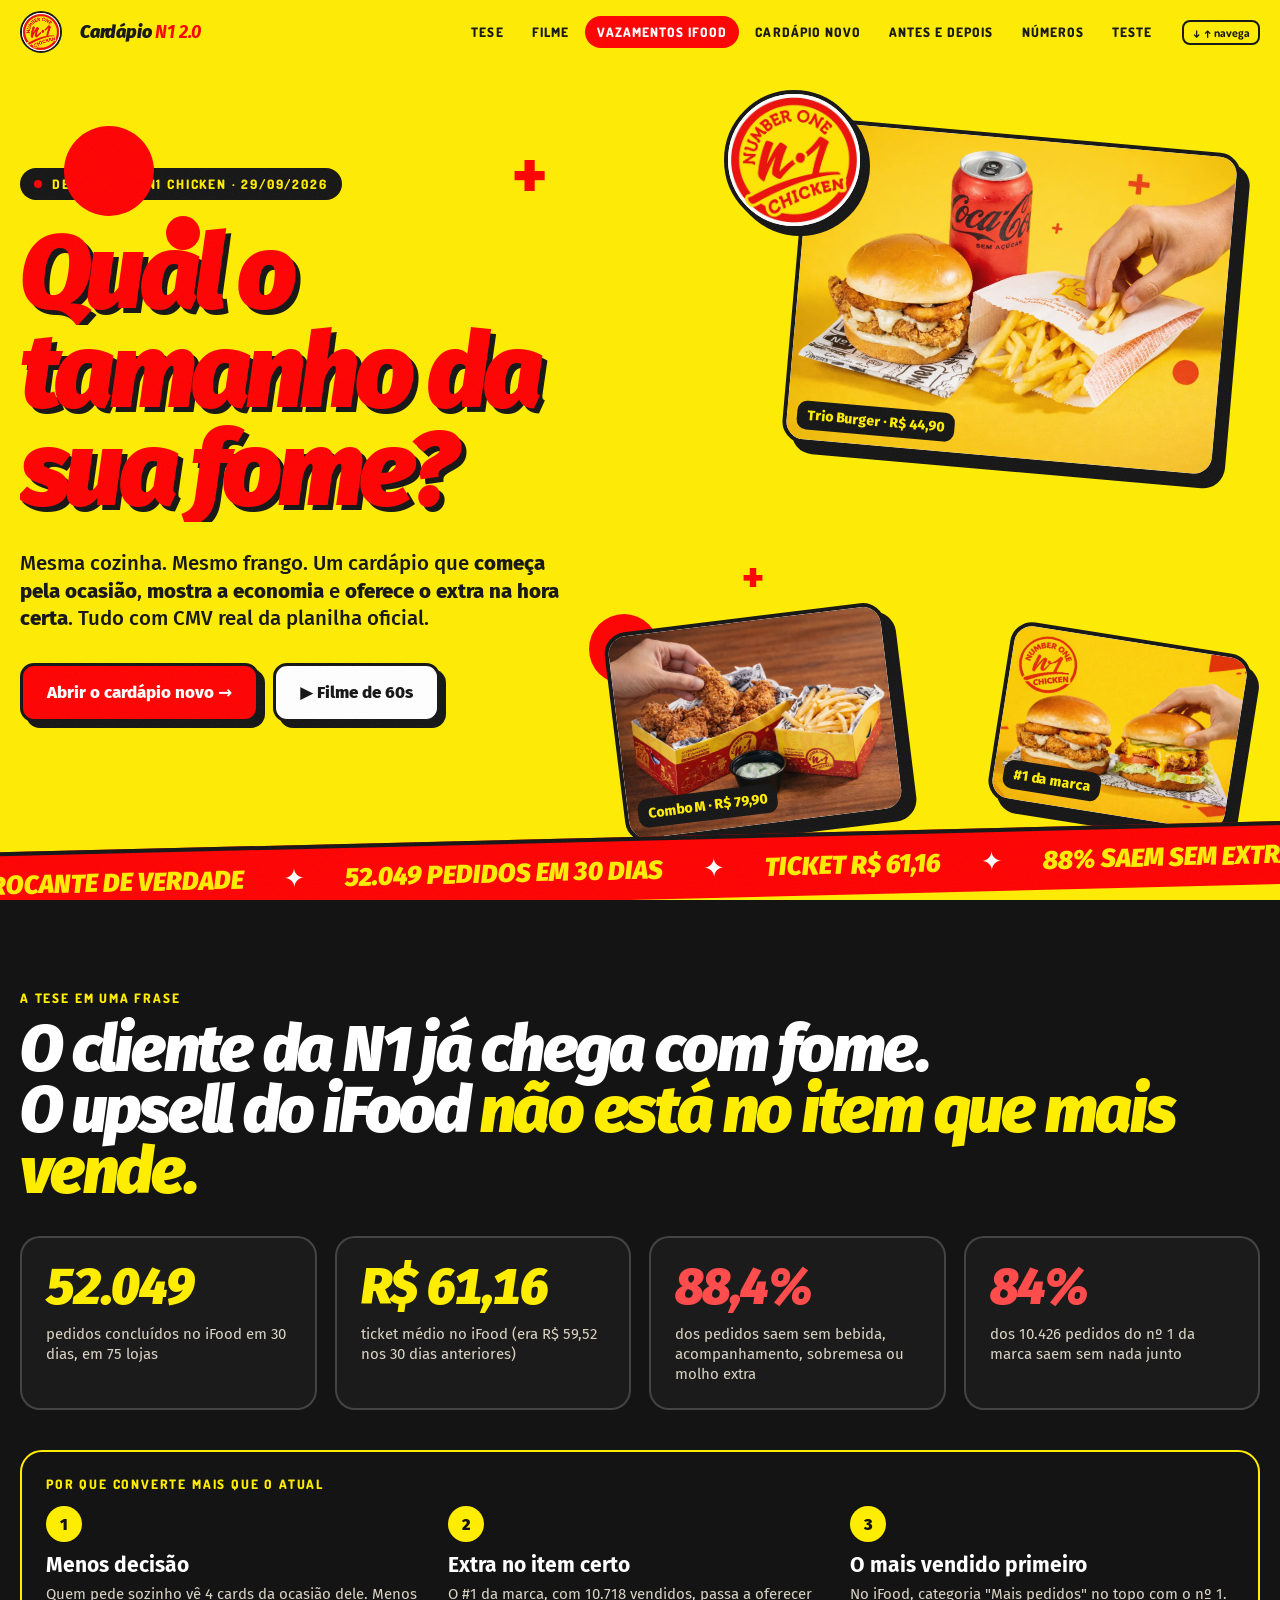
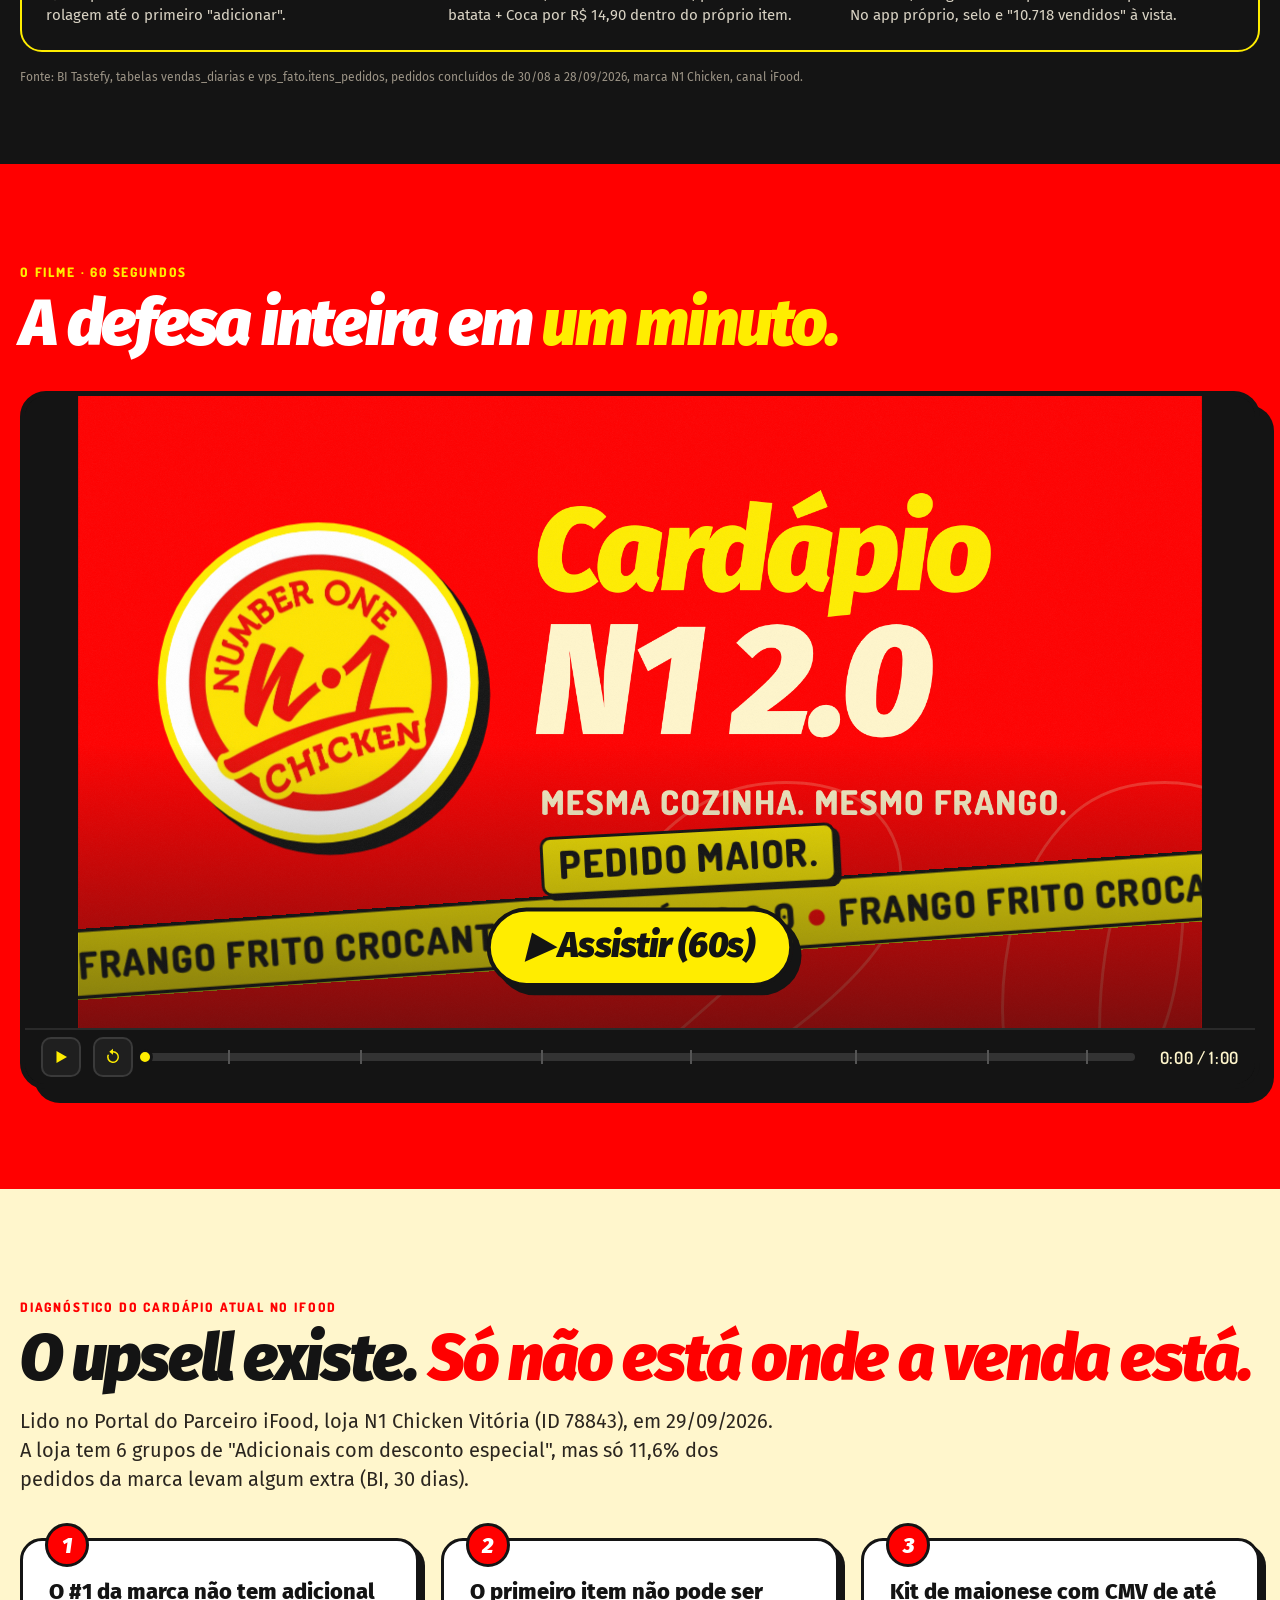
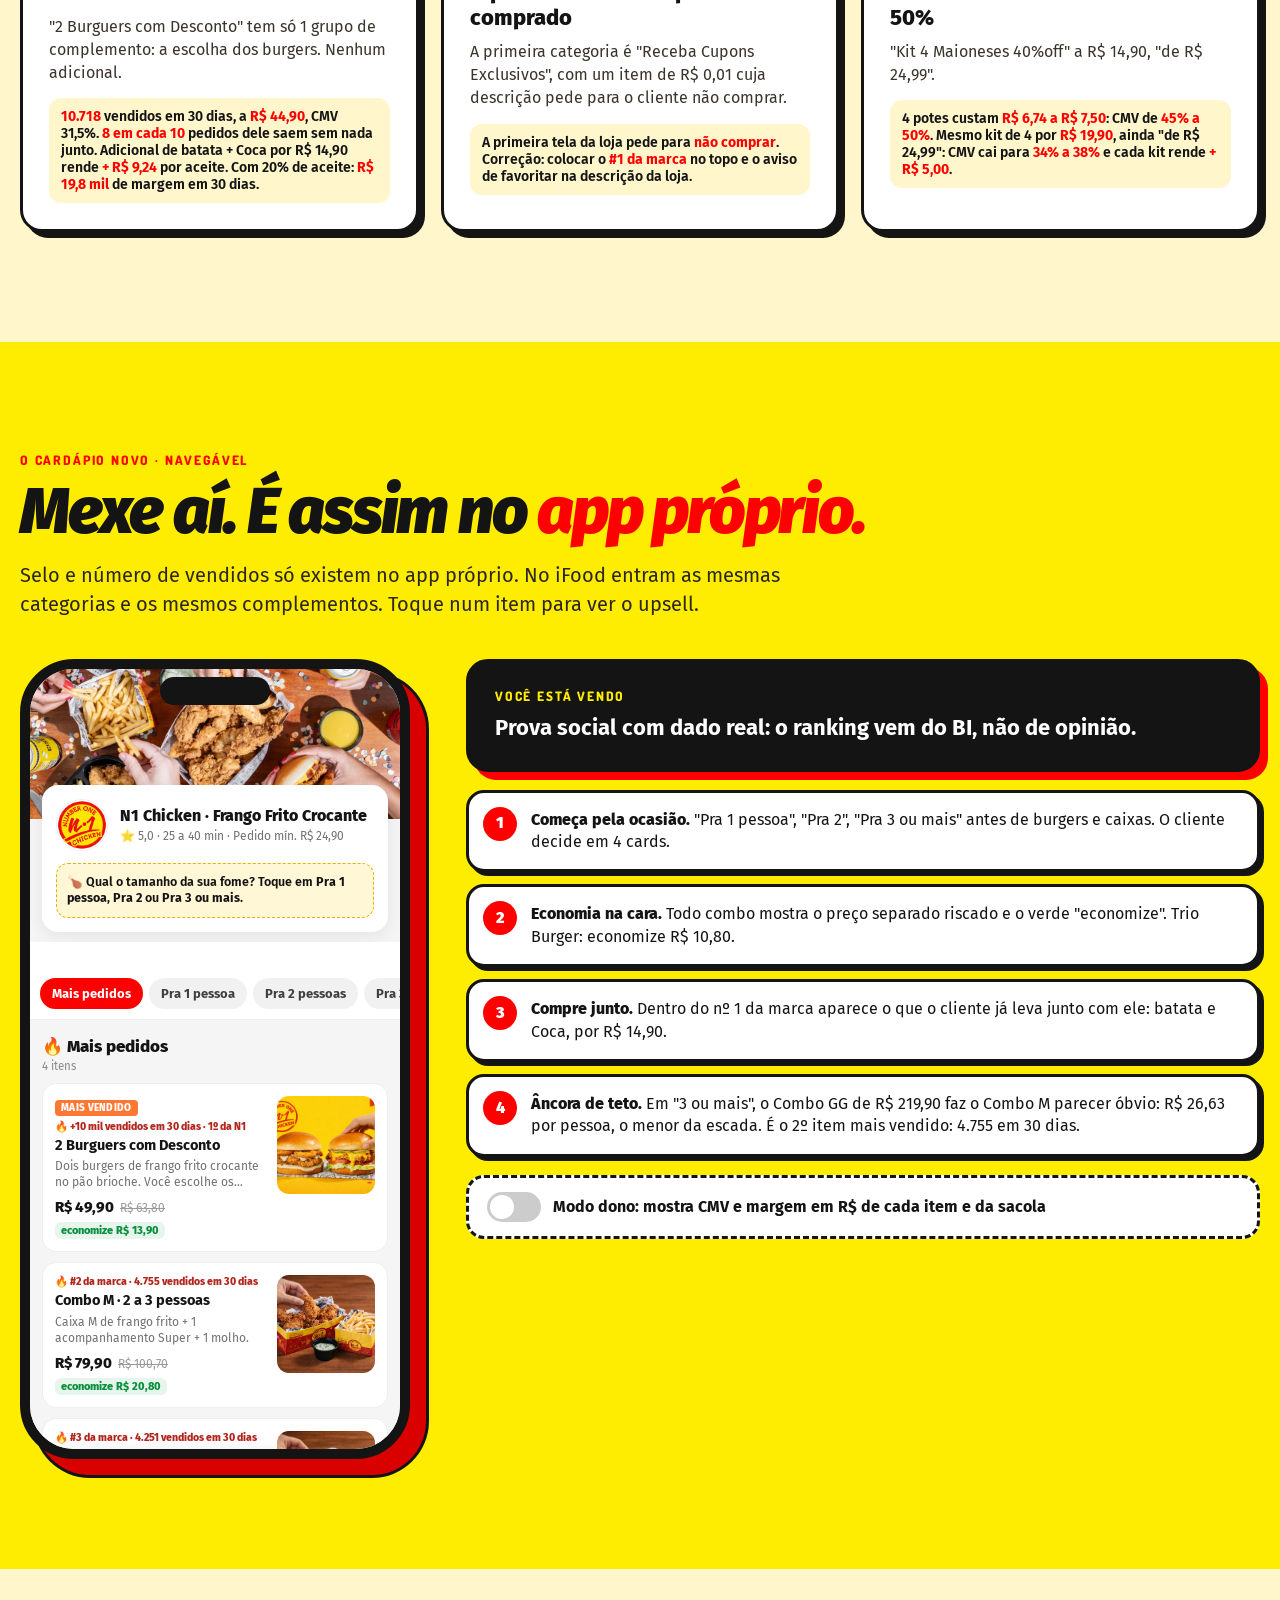
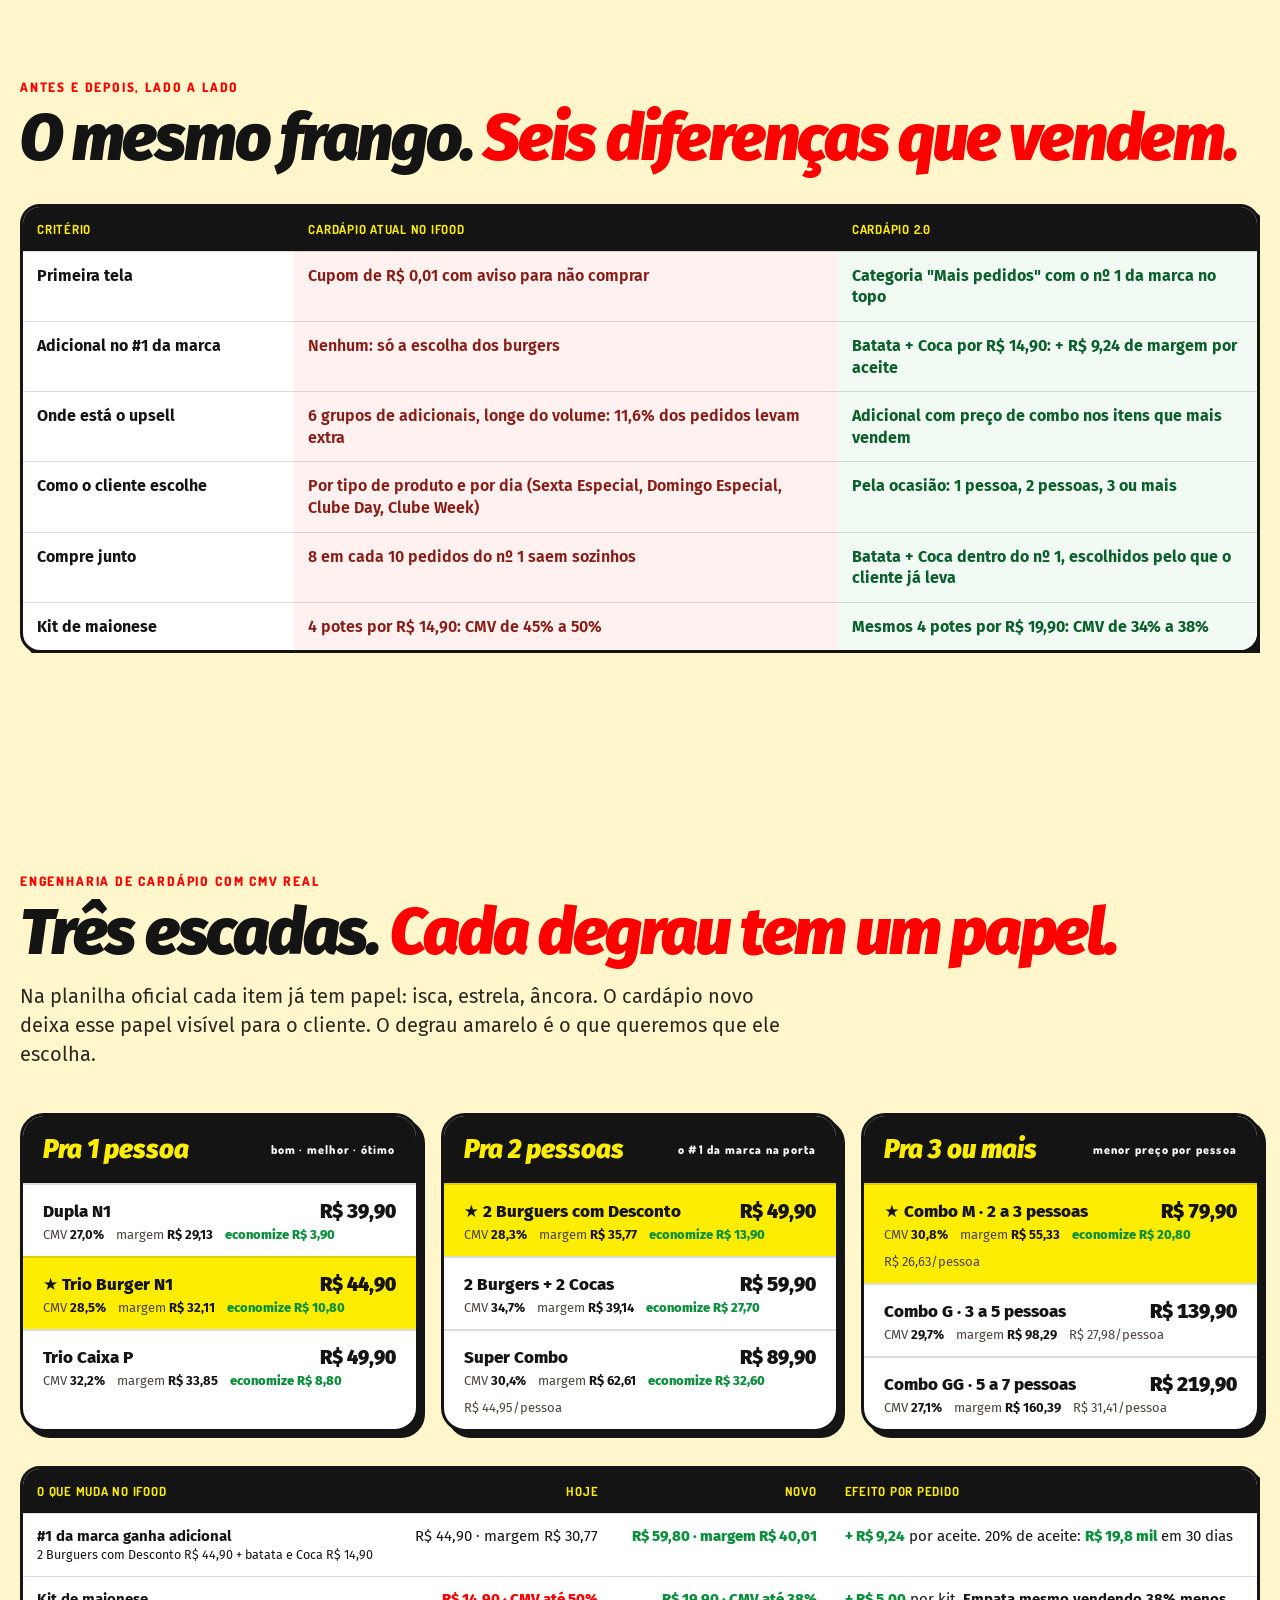
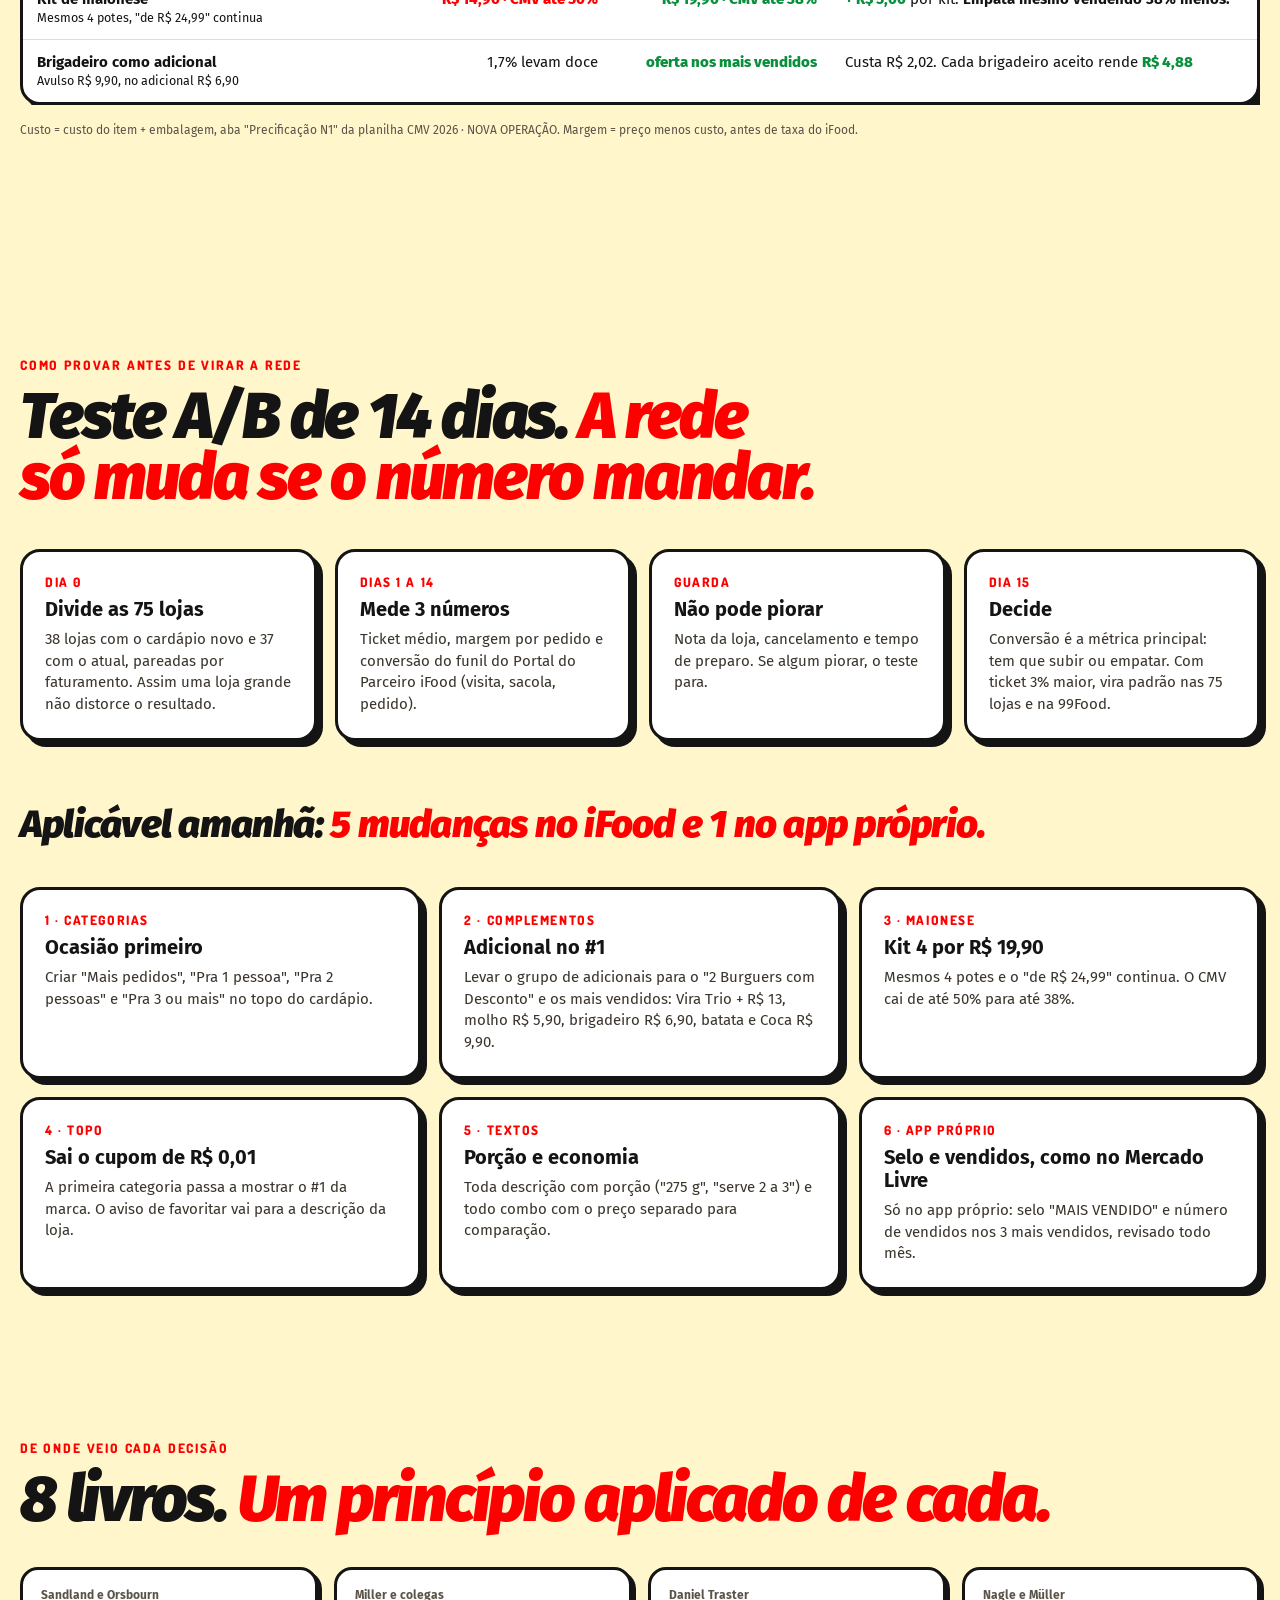
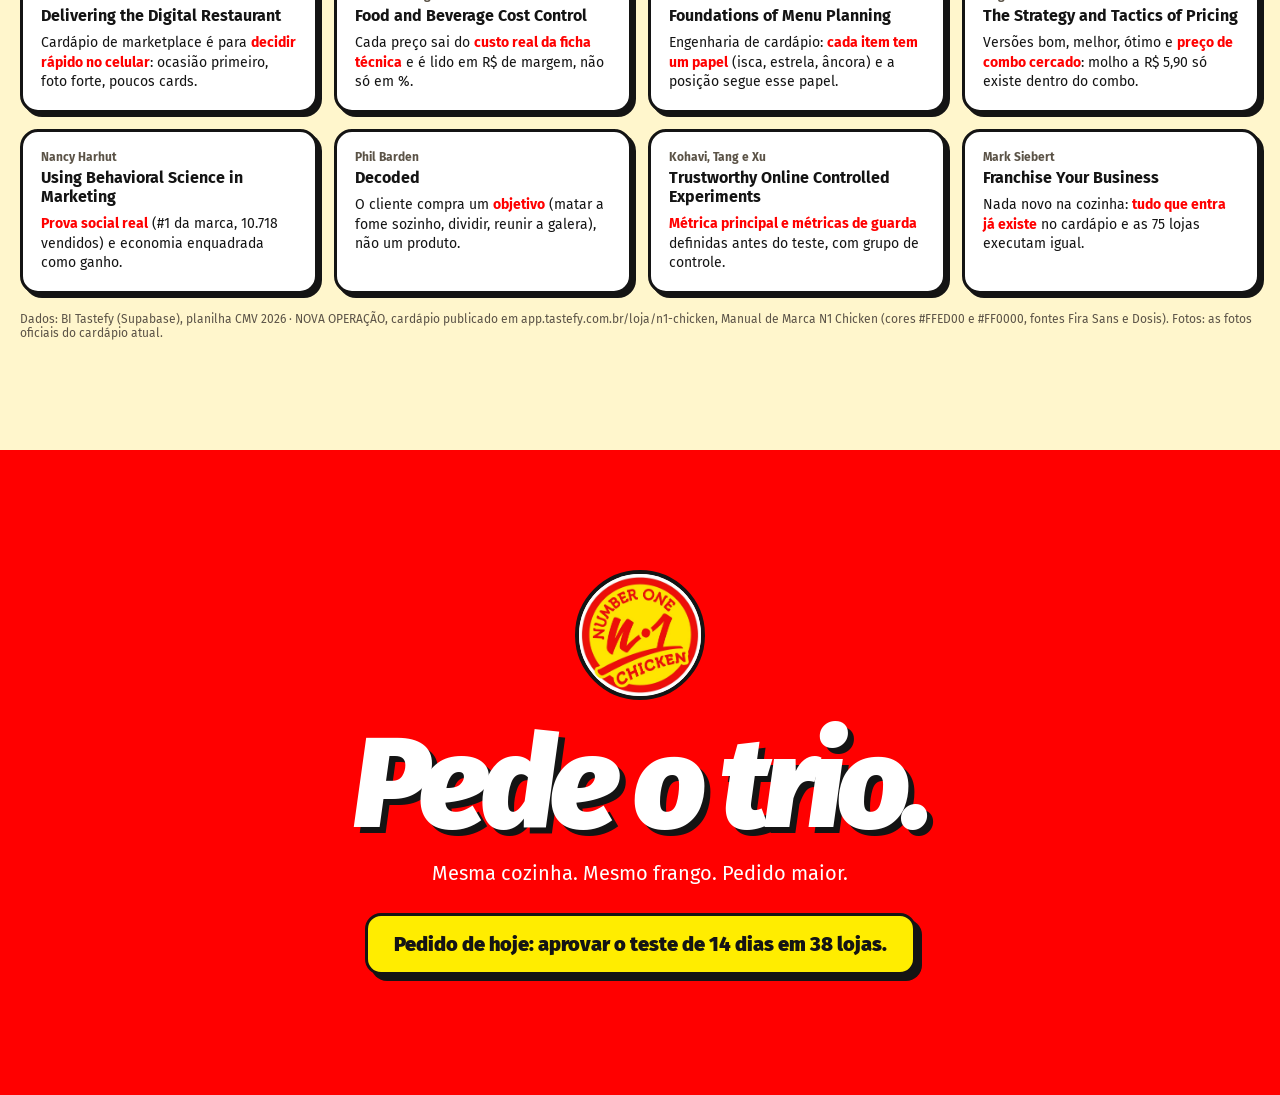
==== index.html @ 0ac490d0 "Publica site n1-cardapio-2 Co-Authored-By: Claude Opus 5.5 <noreply@anthropic.com>" ====
<!doctype html>
<html lang="pt-BR">
<head>
<meta charset="utf-8">
<meta name="viewport" content="width=device-width,initial-scale=1">
<title>N1 Chicken · Cardápio 2.0</title>
<link rel="stylesheet" href="assets/fonts/fonts.css">
<link rel="stylesheet" href="css/site.css">
<link rel="icon" href="assets/brand/logo.jpg">
</head>
<body>
<div class="grain"></div>

<nav class="nav" id="nav"><div class="wrap in">
  <div class="logo"><img src="assets/brand/logo.jpg" alt="N1 Chicken"></div>
  <div class="t">Cardápio <b>N1 2.0</b></div>
  <div class="links">
    <a href="#tese">Tese</a><a href="#filme">Filme</a><a href="#vazamentos" style="background:var(--vm);color:#fff">Vazamentos iFood</a><a href="#cardapio">Cardápio novo</a><a href="#comparativo">Antes e depois</a><a href="#numeros">Números</a><a href="#teste">Teste</a>
  </div>
  <span class="kbd">↓ ↑ navega</span>
</div></nav>

<!-- 0 HERO -->
<header class="hero stop" id="topo">
  <div class="dots"><span style="width:90px;height:90px;left:5vw;top:14vh"></span><span style="width:34px;height:34px;left:13vw;top:24vh"></span><span style="width:70px;height:70px;left:46vw;bottom:24vh"></span></div>
  <div class="plus" style="left:40vw;top:16vh">+</div><div class="plus" style="left:58vw;top:62vh;font-size:40px">+</div>
  <div class="stick s1" data-p="18"><img src="assets/prod/trio-burger.jpg" alt="Trio Burger N1"><span class="tag">Trio Burger · R$ 44,90</span></div>
  <div class="stick s2" data-p="-26"><img src="assets/prod/combo-m.jpg" alt="Combo M"><span class="tag">Combo M · R$ 79,90</span></div>
  <div class="stick s3" data-p="30"><img src="assets/prod/dois-burgers.jpg" alt="2 Burguers"><span class="tag">#1 da marca</span></div>
  <div class="seal"><img src="assets/brand/logo.jpg" alt=""></div>
  <div class="wrap">
    <div class="kick k"><i></i> Desafio IA · N1 Chicken · 29/09/2026</div>
    <h1><span class="l"><span>Qual o</span></span><span class="l"><span>tamanho da</span></span><span class="l"><span>sua fome?</span></span></h1>
    <p class="sub">Mesma cozinha. Mesmo frango. Um cardápio que <b>começa pela ocasião</b>, <b>mostra a economia</b> e <b>oferece o extra na hora certa</b>. Tudo com CMV real da planilha oficial.</p>
    <div class="ctas"><a class="btn r" href="#cardapio">Abrir o cardápio novo →</a><a class="btn" href="#filme">▶ Filme de 60s</a></div>
  </div>
  <div class="ticker"><div class="row"><span>CROCANTE DE VERDADE <em>✦</em> 52.049 PEDIDOS EM 30 DIAS <em>✦</em> TICKET R$ 61,16 <em>✦</em> 88% SAEM SEM EXTRA <em>✦</em> VIRA TRIO POR + R$ 13 <em>✦</em></span><span>CROCANTE DE VERDADE <em>✦</em> 52.049 PEDIDOS EM 30 DIAS <em>✦</em> TICKET R$ 61,16 <em>✦</em> 88% SAEM SEM EXTRA <em>✦</em> VIRA TRIO POR + R$ 13 <em>✦</em></span></div></div>
</header>

<!-- 1 TESE -->
<section class="stats stop" id="tese"><div class="wrap">
  <div class="k" style="color:var(--am)">A tese em uma frase</div>
  <h2 class="rv" style="margin-top:14px">O cliente da N1 já chega com fome.<br>O upsell do iFood <em>não está no item que mais vende.</em></h2>
  <div class="grid">
    <div class="stat rv"><div class="v num" data-count="52049">52.049</div><div class="l">pedidos concluídos no iFood em 30 dias, em 75 lojas</div></div>
    <div class="stat rv"><div class="v num">R$ 61,16</div><div class="l">ticket médio no iFood (era R$ 59,52 nos 30 dias anteriores)</div></div>
    <div class="stat rv"><div class="v red num" data-count="88.4" data-dec="1" data-suf="%">88,4%</div><div class="l">dos pedidos saem sem bebida, acompanhamento, sobremesa ou molho extra</div></div>
    <div class="stat rv"><div class="v red num" data-count="84" data-suf="%">84%</div><div class="l">dos 10.426 pedidos do nº 1 da marca saem sem nada junto</div></div>
  </div>
  <div class="conv rv"><div class="k" style="color:var(--am)">Por que converte mais que o atual</div>
    <div class="cg">
      <div><b>1</b><h4>Menos decisão</h4><p>Quem pede sozinho vê 4 cards da ocasião dele. Menos rolagem até o primeiro "adicionar".</p></div>
      <div><b>2</b><h4>Extra no item certo</h4><p>O #1 da marca, com 10.718 vendidos, passa a oferecer batata + Coca por R$ 14,90 dentro do próprio item.</p></div>
      <div><b>3</b><h4>O mais vendido primeiro</h4><p>No iFood, categoria "Mais pedidos" no topo com o nº 1. No app próprio, selo e "10.718 vendidos" à vista.</p></div>
    </div></div>
  <p class="src">Fonte: BI Tastefy, tabelas vendas_diarias e vps_fato.itens_pedidos, pedidos concluídos de 30/08 a 28/09/2026, marca N1 Chicken, canal iFood.</p>
</div></section>

<!-- 2 FILME -->
<section class="film stop" id="filme"><div class="wrap">
  <div class="k" style="color:var(--am)">O filme · 60 segundos</div>
  <h2 style="margin-top:14px">A defesa inteira em <em>um minuto.</em></h2>
  <div class="frame"><iframe src="video.html" title="Filme Cardápio N1 2.0"></iframe></div>
</div></section>

<!-- 3 VAZAMENTOS -->
<section class="sec stop" id="vazamentos"><div class="wrap">
  <div class="k" style="color:var(--vm)">Diagnóstico do cardápio atual no iFood</div>
  <h2 style="margin-top:14px">O upsell existe. <em>Só não está onde a venda está.</em></h2>
  <p class="lead">Lido no Portal do Parceiro iFood, loja N1 Chicken Vitória (ID 78843), em 29/09/2026. A loja tem 6 grupos de "Adicionais com desconto especial", mas só 11,6% dos pedidos da marca levam algum extra (BI, 30 dias).</p>
  <div class="leaks">
    <div class="leak"><div class="n">1</div><h3>O #1 da marca não tem adicional</h3><p>"2 Burguers com Desconto" tem só 1 grupo de complemento: a escolha dos burgers. Nenhum adicional.</p><div class="ev"><b>10.718</b> vendidos em 30 dias, a <b>R$ 44,90</b>, CMV 31,5%. <b>8 em cada 10</b> pedidos dele saem sem nada junto. Adicional de batata + Coca por R$ 14,90 rende <b>+ R$ 9,24</b> por aceite. Com 20% de aceite: <b>R$ 19,8 mil</b> de margem em 30 dias.</div></div>
    <div class="leak"><div class="n">2</div><h3>O primeiro item não pode ser comprado</h3><p>A primeira categoria é "Receba Cupons Exclusivos", com um item de R$ 0,01 cuja descrição pede para o cliente não comprar.</p><div class="ev">A primeira tela da loja pede para <b>não comprar</b>. Correção: colocar o <b>#1 da marca</b> no topo e o aviso de favoritar na descrição da loja.</div></div>
    <div class="leak"><div class="n">3</div><h3>Kit de maionese com CMV de até 50%</h3><p>"Kit 4 Maioneses 40%off" a R$ 14,90, "de R$ 24,99".</p><div class="ev">4 potes custam <b>R$ 6,74 a R$ 7,50</b>: CMV de <b>45% a 50%</b>. Mesmo kit de 4 por <b>R$ 19,90</b>, ainda "de R$ 24,99": CMV cai para <b>34% a 38%</b> e cada kit rende <b>+ R$ 5,00</b>.</div></div>
  </div>
</div></section>

<!-- 4 CARDAPIO -->
<section class="sec menu-sec stop" id="cardapio" data-go=".menu-grid"><div class="wrap">
  <div class="k" style="color:var(--vm)">O cardápio novo · navegável</div>
  <h2 style="margin-top:14px">Mexe aí. É assim no <em>app próprio.</em></h2>
  <p class="lead">Selo e número de vendidos só existem no app próprio. No iFood entram as mesmas categorias e os mesmos complementos. Toque num item para ver o upsell.</p>
  <div class="menu-grid">
    <div class="phone" id="phone">
      <div class="notch"></div>
      <div class="scr" id="scr">
        <div class="cover"><img src="assets/brand/capa.png" alt=""></div>
        <div class="store"><div class="row"><div class="lg"><img src="assets/brand/logo.jpg" alt=""></div><div><h4>N1 Chicken · Frango Frito Crocante</h4><div class="meta">⭐ 5,0 · 25 a 40 min · Pedido mín. R$ 24,90</div></div></div>
          <div class="q">🍗 Qual o tamanho da sua fome? Toque em <b>Pra 1 pessoa</b>, <b>Pra 2</b> ou <b>Pra 3 ou mais</b>.</div></div>
        <div class="tabs" id="tabs"></div>
        <div id="list"></div>
        <div style="height:90px"></div>
      </div>
      <div class="tb" id="tb"><span class="c" id="tbq">1</span><span>Ver sacola</span><span class="own" id="tbo"></span><b id="tbv" style="margin-left:auto"></b></div>
      <div class="sheet" id="sheet"><div class="bg" data-close></div><div class="pn" id="pn"></div></div>
    </div>
    <div class="why">
      <div class="now"><div class="k">Você está vendo</div><p id="whyNow">O ranking real vem primeiro. Prova social com dado, não com opinião.</p></div>
      <ol>
        <li><b>Começa pela ocasião.</b> "Pra 1 pessoa", "Pra 2", "Pra 3 ou mais" antes de burgers e caixas. O cliente decide em 4 cards.</li>
        <li><b>Economia na cara.</b> Todo combo mostra o preço separado riscado e o verde "economize". Trio Burger: economize R$ 10,80.</li>
        <li><b>Compre junto.</b> Dentro do nº 1 da marca aparece o que o cliente já leva junto com ele: batata e Coca, por R$ 14,90.</li>
        <li><b>Âncora de teto.</b> Em "3 ou mais", o Combo GG de R$ 219,90 faz o Combo M parecer óbvio: R$ 26,63 por pessoa, o menor da escada. É o 2º item mais vendido: 4.755 em 30 dias.</li>
      </ol>
      <div class="own"><button class="sw" id="sw" aria-label="Modo dono"></button><span>Modo dono: mostra CMV e margem em R$ de cada item e da sacola</span></div>
    </div>
  </div>
</div></section>

<!-- 4b ANTES x DEPOIS -->
<section class="sec stop" id="comparativo" style="background:var(--cr)"><div class="wrap">
  <div class="k" style="color:var(--vm)">Antes e depois, lado a lado</div>
  <h2 style="margin-top:14px">O mesmo frango. <em>Seis diferenças que vendem.</em></h2>
  <div class="tblw"><table class="tbl vs">
    <thead><tr><th>Critério</th><th>Cardápio atual no iFood</th><th>Cardápio 2.0</th></tr></thead>
    <tbody>
      <tr><td><b>Primeira tela</b></td><td class="bad">Cupom de R$ 0,01 com aviso para não comprar</td><td class="good">Categoria "Mais pedidos" com o nº 1 da marca no topo</td></tr>
      <tr><td><b>Adicional no #1 da marca</b></td><td class="bad">Nenhum: só a escolha dos burgers</td><td class="good">Batata + Coca por R$ 14,90: + R$ 9,24 de margem por aceite</td></tr>
      <tr><td><b>Onde está o upsell</b></td><td class="bad">6 grupos de adicionais, longe do volume: 11,6% dos pedidos levam extra</td><td class="good">Adicional com preço de combo nos itens que mais vendem</td></tr>
      <tr><td><b>Como o cliente escolhe</b></td><td class="bad">Por tipo de produto e por dia (Sexta Especial, Domingo Especial, Clube Day, Clube Week)</td><td class="good">Pela ocasião: 1 pessoa, 2 pessoas, 3 ou mais</td></tr>
      <tr><td><b>Compre junto</b></td><td class="bad">8 em cada 10 pedidos do nº 1 saem sozinhos</td><td class="good">Batata + Coca dentro do nº 1, escolhidos pelo que o cliente já leva</td></tr>
      <tr><td><b>Kit de maionese</b></td><td class="bad">4 potes por R$ 14,90: CMV de 45% a 50%</td><td class="good">Mesmos 4 potes por R$ 19,90: CMV de 34% a 38%</td></tr>
    </tbody>
  </table></div>
</div></section>

<!-- 5 NUMEROS -->
<section class="sec stop" id="numeros"><div class="wrap">
  <div class="k" style="color:var(--vm)">Engenharia de cardápio com CMV real</div>
  <h2 style="margin-top:14px">Três escadas. <em>Cada degrau tem um papel.</em></h2>
  <p class="lead">Na planilha oficial cada item já tem papel: isca, estrela, âncora. O cardápio novo deixa esse papel visível para o cliente. O degrau amarelo é o que queremos que ele escolha.</p>
  <div class="ladders" id="ladders"></div>
  <div class="tblw"><table class="tbl" id="tbl">
    <thead><tr><th>O que muda no iFood</th><th class="r">Hoje</th><th class="r">Novo</th><th>Efeito por pedido</th></tr></thead>
    <tbody>
      <tr><td><b>#1 da marca ganha adicional</b><br><small>2 Burguers com Desconto R$ 44,90 + batata e Coca R$ 14,90</small></td><td class="r">R$ 44,90 · margem R$ 30,77</td><td class="r good">R$ 59,80 · margem R$ 40,01</td><td><b class="good">+ R$ 9,24</b> por aceite. 20% de aceite: <b class="good">R$ 19,8 mil</b> em 30 dias</td></tr>
      <tr><td><b>Kit de maionese</b><br><small>Mesmos 4 potes, "de R$ 24,99" continua</small></td><td class="r bad">R$ 14,90 · CMV até 50%</td><td class="r good">R$ 19,90 · CMV até 38%</td><td><b class="good">+ R$ 5,00</b> por kit. <b>Empata mesmo vendendo 38% menos.</b></td></tr>
      <tr><td><b>Brigadeiro como adicional</b><br><small>Avulso R$ 9,90, no adicional R$ 6,90</small></td><td class="r">1,7% levam doce</td><td class="r good">oferta nos mais vendidos</td><td>Custa R$ 2,02. Cada brigadeiro aceito rende <b class="good">R$ 4,88</b></td></tr>
    </tbody>
  </table></div>
  <p class="src">Custo = custo do item + embalagem, aba "Precificação N1" da planilha CMV 2026 · NOVA OPERAÇÃO. Margem = preço menos custo, antes de taxa do iFood.</p>
</div></section>

<!-- 6 SIMULADOR -->
<section class="sec sim" id="simulador" hidden><div class="wrap">
  <div class="k" style="color:var(--am)">Simulador com a base real</div>
  <h2 style="margin-top:14px">Quanto isso vale <em>em 30 dias?</em></h2>
  <p class="lead">Base: 52.049 pedidos e ticket de R$ 61,16 no iFood. As metas abaixo são as metas do teste, não promessa. Quem já comprava o extra passa a pagar o preço de combo, e esse desconto já sai da conta.</p>
  <div class="simg">
    <div id="sliders"></div>
    <div class="res">
      <div class="cen"><button data-cen="piso">Piso</button><button data-cen="meta" class="on">Meta do teste</button><button data-cen="teto">Teto</button></div>
      <div class="k">Ticket médio novo</div>
      <div class="big num" id="rT">R$ 63,53</div>
      <div class="row"><span>Aumento no ticket</span><b class="num" id="rP">+3,9%</b></div>
      <div class="row"><span>Faturamento extra em 30 dias</span><b class="num" id="rG">R$ 123 mil</b></div>
      <div class="row"><span>Margem bruta extra em 30 dias</span><b class="num" id="rM">R$ 88 mil</b></div>
      <div class="row"><span>Desconto para quem já comprava</span><b class="num" id="rD">- R$ 15 mil</b></div>
      <div class="row"><span>Margem extra por pedido</span><b class="num" id="rU">R$ 1,70</b></div>
      <p class="note">Conta: para cada extra, (meta menos hoje) × preço de combo, menos o desconto de quem já comprava, × 52.049 pedidos. Margem com custo real da planilha, antes da comissão do iFood. Fora da conta: Vira Trio e ganho de conversão, que o teste mede.</p>
    </div>
  </div>
</div></section>

<!-- 7 TESTE -->
<section class="sec stop" id="teste"><div class="wrap">
  <div class="k" style="color:var(--vm)">Como provar antes de virar a rede</div>
  <h2 style="margin-top:14px">Teste A/B de 14 dias. <em>A rede só muda se o número mandar.</em></h2>
  <div class="steps">
    <div class="step"><div class="d">Dia 0</div><h4>Divide as 75 lojas</h4><p>38 lojas com o cardápio novo e 37 com o atual, pareadas por faturamento. Assim uma loja grande não distorce o resultado.</p></div>
    <div class="step"><div class="d">Dias 1 a 14</div><h4>Mede 3 números</h4><p>Ticket médio, margem por pedido e conversão do funil do Portal do Parceiro iFood (visita, sacola, pedido).</p></div>
    <div class="step"><div class="d">Guarda</div><h4>Não pode piorar</h4><p>Nota da loja, cancelamento e tempo de preparo. Se algum piorar, o teste para.</p></div>
    <div class="step"><div class="d">Dia 15</div><h4>Decide</h4><p>Conversão é a métrica principal: tem que subir ou empatar. Com ticket 3% maior, vira padrão nas 75 lojas e na 99Food.</p></div>
  </div>
  <h3 class="rv" style="margin-top:60px;font-weight:900;font-style:italic;font-size:clamp(28px,3vw,42px);letter-spacing:-.02em">Aplicável amanhã: <span style="color:var(--vm)">5 mudanças no iFood e 1 no app próprio.</span></h3>
  <div class="steps" style="grid-template-columns:repeat(3,1fr)">
    <div class="step"><div class="d">1 · Categorias</div><h4>Ocasião primeiro</h4><p>Criar "Mais pedidos", "Pra 1 pessoa", "Pra 2 pessoas" e "Pra 3 ou mais" no topo do cardápio.</p></div>
    <div class="step"><div class="d">2 · Complementos</div><h4>Adicional no #1</h4><p>Levar o grupo de adicionais para o "2 Burguers com Desconto" e os mais vendidos: Vira Trio + R$ 13, molho R$ 5,90, brigadeiro R$ 6,90, batata e Coca R$ 9,90.</p></div>
    <div class="step"><div class="d">3 · Maionese</div><h4>Kit 4 por R$ 19,90</h4><p>Mesmos 4 potes e o "de R$ 24,99" continua. O CMV cai de até 50% para até 38%.</p></div>
    <div class="step"><div class="d">4 · Topo</div><h4>Sai o cupom de R$ 0,01</h4><p>A primeira categoria passa a mostrar o #1 da marca. O aviso de favoritar vai para a descrição da loja.</p></div>
    <div class="step"><div class="d">5 · Textos</div><h4>Porção e economia</h4><p>Toda descrição com porção ("275 g", "serve 2 a 3") e todo combo com o preço separado para comparação.</p></div>
    <div class="step"><div class="d">6 · App próprio</div><h4>Selo e vendidos, como no Mercado Livre</h4><p>Só no app próprio: selo "MAIS VENDIDO" e número de vendidos nos 3 mais vendidos, revisado todo mês.</p></div>
  </div>
</div></section>

<!-- 8 BASE -->
<section class="sec stop" id="base" style="padding-top:40px"><div class="wrap">
  <div class="k" style="color:var(--vm)">De onde veio cada decisão</div>
  <h2 style="margin-top:14px">8 livros. <em>Um princípio aplicado de cada.</em></h2>
  <div class="books">
    <div class="bk"><div class="a">Sandland e Orsbourn</div><h4>Delivering the Digital Restaurant</h4><p>Cardápio de marketplace é para <b>decidir rápido no celular</b>: ocasião primeiro, foto forte, poucos cards.</p></div>
    <div class="bk"><div class="a">Miller e colegas</div><h4>Food and Beverage Cost Control</h4><p>Cada preço sai do <b>custo real da ficha técnica</b> e é lido em R$ de margem, não só em %.</p></div>
    <div class="bk"><div class="a">Daniel Traster</div><h4>Foundations of Menu Planning</h4><p>Engenharia de cardápio: <b>cada item tem um papel</b> (isca, estrela, âncora) e a posição segue esse papel.</p></div>
    <div class="bk"><div class="a">Nagle e Müller</div><h4>The Strategy and Tactics of Pricing</h4><p>Versões bom, melhor, ótimo e <b>preço de combo cercado</b>: molho a R$ 5,90 só existe dentro do combo.</p></div>
    <div class="bk"><div class="a">Nancy Harhut</div><h4>Using Behavioral Science in Marketing</h4><p><b>Prova social real</b> (#1 da marca, 10.718 vendidos) e economia enquadrada como ganho.</p></div>
    <div class="bk"><div class="a">Phil Barden</div><h4>Decoded</h4><p>O cliente compra um <b>objetivo</b> (matar a fome sozinho, dividir, reunir a galera), não um produto.</p></div>
    <div class="bk"><div class="a">Kohavi, Tang e Xu</div><h4>Trustworthy Online Controlled Experiments</h4><p><b>Métrica principal e métricas de guarda</b> definidas antes do teste, com grupo de controle.</p></div>
    <div class="bk"><div class="a">Mark Siebert</div><h4>Franchise Your Business</h4><p>Nada novo na cozinha: <b>tudo que entra já existe</b> no cardápio e as 75 lojas executam igual.</p></div>
  </div>
  <p class="src">Dados: BI Tastefy (Supabase), planilha CMV 2026 · NOVA OPERAÇÃO, cardápio publicado em app.tastefy.com.br/loja/n1-chicken, Manual de Marca N1 Chicken (cores #FFED00 e #FF0000, fontes Fira Sans e Dosis). Fotos: as fotos oficiais do cardápio atual.</p>
</div></section>

<footer class="end stop" id="fim">
  <div class="seal2"><img src="assets/brand/logo.jpg" alt=""></div>
  <h2>Pede o trio.</h2>
  <p>Mesma cozinha. Mesmo frango. Pedido maior.</p><p style="margin-top:28px;display:inline-block;background:var(--am);color:var(--pr);font-weight:900;padding:16px 26px;border:3px solid var(--pr);border-radius:16px;box-shadow:6px 6px 0 var(--pr)">Pedido de hoje: aprovar o teste de 14 dias em 38 lojas.</p>
</footer>

<script src="js/data.js"></script>
<script src="js/app.js"></script>
</body>
</html>
---- assets/fonts/fonts.css ----
@font-face {
  font-family: 'Dosis';
  font-style: normal;
  font-weight: 600;
  font-display: swap;
  src: url(Dosis-600-normal-latin-ext.woff2) format('woff2');
  unicode-range: U+0100-02BA, U+02BD-02C5, U+02C7-02CC, U+02CE-02D7, U+02DD-02FF, U+0304, U+0308, U+0329, U+1D00-1DBF, U+1E00-1E9F, U+1EF2-1EFF, U+2020, U+20A0-20AB, U+20AD-20C0, U+2113, U+2C60-2C7F, U+A720-A7FF;
}
@font-face {
  font-family: 'Dosis';
  font-style: normal;
  font-weight: 600;
  font-display: swap;
  src: url(Dosis-600-normal-latin.woff2) format('woff2');
  unicode-range: U+0000-00FF, U+0131, U+0152-0153, U+02BB-02BC, U+02C6, U+02DA, U+02DC, U+0304, U+0308, U+0329, U+2000-206F, U+20AC, U+2122, U+2191, U+2193, U+2212, U+2215, U+FEFF, U+FFFD;
}
@font-face {
  font-family: 'Dosis';
  font-style: normal;
  font-weight: 700;
  font-display: swap;
  src: url(Dosis-700-normal-latin-ext.woff2) format('woff2');
  unicode-range: U+0100-02BA, U+02BD-02C5, U+02C7-02CC, U+02CE-02D7, U+02DD-02FF, U+0304, U+0308, U+0329, U+1D00-1DBF, U+1E00-1E9F, U+1EF2-1EFF, U+2020, U+20A0-20AB, U+20AD-20C0, U+2113, U+2C60-2C7F, U+A720-A7FF;
}
@font-face {
  font-family: 'Dosis';
  font-style: normal;
  font-weight: 700;
  font-display: swap;
  src: url(Dosis-700-normal-latin.woff2) format('woff2');
  unicode-range: U+0000-00FF, U+0131, U+0152-0153, U+02BB-02BC, U+02C6, U+02DA, U+02DC, U+0304, U+0308, U+0329, U+2000-206F, U+20AC, U+2122, U+2191, U+2193, U+2212, U+2215, U+FEFF, U+FFFD;
}
@font-face {
  font-family: 'Dosis';
  font-style: normal;
  font-weight: 800;
  font-display: swap;
  src: url(Dosis-800-normal-latin-ext.woff2) format('woff2');
  unicode-range: U+0100-02BA, U+02BD-02C5, U+02C7-02CC, U+02CE-02D7, U+02DD-02FF, U+0304, U+0308, U+0329, U+1D00-1DBF, U+1E00-1E9F, U+1EF2-1EFF, U+2020, U+20A0-20AB, U+20AD-20C0, U+2113, U+2C60-2C7F, U+A720-A7FF;
}
@font-face {
  font-family: 'Dosis';
  font-style: normal;
  font-weight: 800;
  font-display: swap;
  src: url(Dosis-800-normal-latin.woff2) format('woff2');
  unicode-range: U+0000-00FF, U+0131, U+0152-0153, U+02BB-02BC, U+02C6, U+02DA, U+02DC, U+0304, U+0308, U+0329, U+2000-206F, U+20AC, U+2122, U+2191, U+2193, U+2212, U+2215, U+FEFF, U+FFFD;
}
@font-face {
  font-family: 'Fira Sans';
  font-style: italic;
  font-weight: 700;
  font-display: swap;
  src: url(FiraSans-700-italic-latin-ext.woff2) format('woff2');
  unicode-range: U+0100-02BA, U+02BD-02C5, U+02C7-02CC, U+02CE-02D7, U+02DD-02FF, U+0304, U+0308, U+0329, U+1D00-1DBF, U+1E00-1E9F, U+1EF2-1EFF, U+2020, U+20A0-20AB, U+20AD-20C0, U+2113, U+2C60-2C7F, U+A720-A7FF;
}
@font-face {
  font-family: 'Fira Sans';
  font-style: italic;
  font-weight: 700;
  font-display: swap;
  src: url(FiraSans-700-italic-latin.woff2) format('woff2');
  unicode-range: U+0000-00FF, U+0131, U+0152-0153, U+02BB-02BC, U+02C6, U+02DA, U+02DC, U+0304, U+0308, U+0329, U+2000-206F, U+20AC, U+2122, U+2191, U+2193, U+2212, U+2215, U+FEFF, U+FFFD;
}
@font-face {
  font-family: 'Fira Sans';
  font-style: italic;
  font-weight: 800;
  font-display: swap;
  src: url(FiraSans-800-italic-latin-ext.woff2) format('woff2');
  unicode-range: U+0100-02BA, U+02BD-02C5, U+02C7-02CC, U+02CE-02D7, U+02DD-02FF, U+0304, U+0308, U+0329, U+1D00-1DBF, U+1E00-1E9F, U+1EF2-1EFF, U+2020, U+20A0-20AB, U+20AD-20C0, U+2113, U+2C60-2C7F, U+A720-A7FF;
}
@font-face {
  font-family: 'Fira Sans';
  font-style: italic;
  font-weight: 800;
  font-display: swap;
  src: url(FiraSans-800-italic-latin.woff2) format('woff2');
  unicode-range: U+0000-00FF, U+0131, U+0152-0153, U+02BB-02BC, U+02C6, U+02DA, U+02DC, U+0304, U+0308, U+0329, U+2000-206F, U+20AC, U+2122, U+2191, U+2193, U+2212, U+2215, U+FEFF, U+FFFD;
}
@font-face {
  font-family: 'Fira Sans';
  font-style: italic;
  font-weight: 900;
  font-display: swap;
  src: url(FiraSans-900-italic-latin-ext.woff2) format('woff2');
  unicode-range: U+0100-02BA, U+02BD-02C5, U+02C7-02CC, U+02CE-02D7, U+02DD-02FF, U+0304, U+0308, U+0329, U+1D00-1DBF, U+1E00-1E9F, U+1EF2-1EFF, U+2020, U+20A0-20AB, U+20AD-20C0, U+2113, U+2C60-2C7F, U+A720-A7FF;
}
@font-face {
  font-family: 'Fira Sans';
  font-style: italic;
  font-weight: 900;
  font-display: swap;
  src: url(FiraSans-900-italic-latin.woff2) format('woff2');
  unicode-range: U+0000-00FF, U+0131, U+0152-0153, U+02BB-02BC, U+02C6, U+02DA, U+02DC, U+0304, U+0308, U+0329, U+2000-206F, U+20AC, U+2122, U+2191, U+2193, U+2212, U+2215, U+FEFF, U+FFFD;
}
@font-face {
  font-family: 'Fira Sans';
  font-style: normal;
  font-weight: 400;
  font-display: swap;
  src: url(FiraSans-400-normal-latin-ext.woff2) format('woff2');
  unicode-range: U+0100-02BA, U+02BD-02C5, U+02C7-02CC, U+02CE-02D7, U+02DD-02FF, U+0304, U+0308, U+0329, U+1D00-1DBF, U+1E00-1E9F, U+1EF2-1EFF, U+2020, U+20A0-20AB, U+20AD-20C0, U+2113, U+2C60-2C7F, U+A720-A7FF;
}
@font-face {
  font-family: 'Fira Sans';
  font-style: normal;
  font-weight: 400;
  font-display: swap;
  src: url(FiraSans-400-normal-latin.woff2) format('woff2');
  unicode-range: U+0000-00FF, U+0131, U+0152-0153, U+02BB-02BC, U+02C6, U+02DA, U+02DC, U+0304, U+0308, U+0329, U+2000-206F, U+20AC, U+2122, U+2191, U+2193, U+2212, U+2215, U+FEFF, U+FFFD;
}
@font-face {
  font-family: 'Fira Sans';
  font-style: normal;
  font-weight: 500;
  font-display: swap;
  src: url(FiraSans-500-normal-latin-ext.woff2) format('woff2');
  unicode-range: U+0100-02BA, U+02BD-02C5, U+02C7-02CC, U+02CE-02D7, U+02DD-02FF, U+0304, U+0308, U+0329, U+1D00-1DBF, U+1E00-1E9F, U+1EF2-1EFF, U+2020, U+20A0-20AB, U+20AD-20C0, U+2113, U+2C60-2C7F, U+A720-A7FF;
}
@font-face {
  font-family: 'Fira Sans';
  font-style: normal;
  font-weight: 500;
  font-display: swap;
  src: url(FiraSans-500-normal-latin.woff2) format('woff2');
  unicode-range: U+0000-00FF, U+0131, U+0152-0153, U+02BB-02BC, U+02C6, U+02DA, U+02DC, U+0304, U+0308, U+0329, U+2000-206F, U+20AC, U+2122, U+2191, U+2193, U+2212, U+2215, U+FEFF, U+FFFD;
}
@font-face {
  font-family: 'Fira Sans';
  font-style: normal;
  font-weight: 600;
  font-display: swap;
  src: url(FiraSans-600-normal-latin-ext.woff2) format('woff2');
  unicode-range: U+0100-02BA, U+02BD-02C5, U+02C7-02CC, U+02CE-02D7, U+02DD-02FF, U+0304, U+0308, U+0329, U+1D00-1DBF, U+1E00-1E9F, U+1EF2-1EFF, U+2020, U+20A0-20AB, U+20AD-20C0, U+2113, U+2C60-2C7F, U+A720-A7FF;
}
@font-face {
  font-family: 'Fira Sans';
  font-style: normal;
  font-weight: 600;
  font-display: swap;
  src: url(FiraSans-600-normal-latin.woff2) format('woff2');
  unicode-range: U+0000-00FF, U+0131, U+0152-0153, U+02BB-02BC, U+02C6, U+02DA, U+02DC, U+0304, U+0308, U+0329, U+2000-206F, U+20AC, U+2122, U+2191, U+2193, U+2212, U+2215, U+FEFF, U+FFFD;
}
@font-face {
  font-family: 'Fira Sans';
  font-style: normal;
  font-weight: 700;
  font-display: swap;
  src: url(FiraSans-700-normal-latin-ext.woff2) format('woff2');
  unicode-range: U+0100-02BA, U+02BD-02C5, U+02C7-02CC, U+02CE-02D7, U+02DD-02FF, U+0304, U+0308, U+0329, U+1D00-1DBF, U+1E00-1E9F, U+1EF2-1EFF, U+2020, U+20A0-20AB, U+20AD-20C0, U+2113, U+2C60-2C7F, U+A720-A7FF;
}
@font-face {
  font-family: 'Fira Sans';
  font-style: normal;
  font-weight: 700;
  font-display: swap;
  src: url(FiraSans-700-normal-latin.woff2) format('woff2');
  unicode-range: U+0000-00FF, U+0131, U+0152-0153, U+02BB-02BC, U+02C6, U+02DA, U+02DC, U+0304, U+0308, U+0329, U+2000-206F, U+20AC, U+2122, U+2191, U+2193, U+2212, U+2215, U+FEFF, U+FFFD;
}
@font-face {
  font-family: 'Fira Sans';
  font-style: normal;
  font-weight: 800;
  font-display: swap;
  src: url(FiraSans-800-normal-latin-ext.woff2) format('woff2');
  unicode-range: U+0100-02BA, U+02BD-02C5, U+02C7-02CC, U+02CE-02D7, U+02DD-02FF, U+0304, U+0308, U+0329, U+1D00-1DBF, U+1E00-1E9F, U+1EF2-1EFF, U+2020, U+20A0-20AB, U+20AD-20C0, U+2113, U+2C60-2C7F, U+A720-A7FF;
}
@font-face {
  font-family: 'Fira Sans';
  font-style: normal;
  font-weight: 800;
  font-display: swap;
  src: url(FiraSans-800-normal-latin.woff2) format('woff2');
  unicode-range: U+0000-00FF, U+0131, U+0152-0153, U+02BB-02BC, U+02C6, U+02DA, U+02DC, U+0304, U+0308, U+0329, U+2000-206F, U+20AC, U+2122, U+2191, U+2193, U+2212, U+2215, U+FEFF, U+FFFD;
}
@font-face {
  font-family: 'Fira Sans';
  font-style: normal;
  font-weight: 900;
  font-display: swap;
  src: url(FiraSans-900-normal-latin-ext.woff2) format('woff2');
  unicode-range: U+0100-02BA, U+02BD-02C5, U+02C7-02CC, U+02CE-02D7, U+02DD-02FF, U+0304, U+0308, U+0329, U+1D00-1DBF, U+1E00-1E9F, U+1EF2-1EFF, U+2020, U+20A0-20AB, U+20AD-20C0, U+2113, U+2C60-2C7F, U+A720-A7FF;
}
@font-face {
  font-family: 'Fira Sans';
  font-style: normal;
  font-weight: 900;
  font-display: swap;
  src: url(FiraSans-900-normal-latin.woff2) format('woff2');
  unicode-range: U+0000-00FF, U+0131, U+0152-0153, U+02BB-02BC, U+02C6, U+02DA, U+02DC, U+0304, U+0308, U+0329, U+2000-206F, U+20AC, U+2122, U+2191, U+2193, U+2212, U+2215, U+FEFF, U+FFFD;
}
---- css/site.css ----
:root{
  --am:#FFED00; --vm:#FF0000; --vm2:#D90000; --pr:#141414; --cr:#FFF6CC; --mr:#5A2A12; --br:#fff;
  --tx:#141414; --mut:#5b5347; --line:rgba(20,20,20,.14);
  --ok:#0a8f3c; --sh:6px 6px 0 var(--pr);
  --ease:cubic-bezier(.2,.8,.2,1);
  --fh:'Fira Sans',system-ui,sans-serif; --fd:'Dosis','Fira Sans',sans-serif;
}
*{box-sizing:border-box;margin:0;padding:0}
html{scroll-behavior:smooth}
body{font-family:var(--fh);color:var(--tx);background:var(--cr);overflow-x:hidden;-webkit-font-smoothing:antialiased}
img{display:block;max-width:100%}
button{font:inherit;cursor:pointer;border:0;background:none;color:inherit}
.wrap{width:min(1240px,100% - 32px);margin-inline:auto}
.k{font-family:var(--fd);font-weight:800;letter-spacing:.14em;text-transform:uppercase;font-size:13px}
.num{font-variant-numeric:tabular-nums}
.grain{position:fixed;inset:0;pointer-events:none;z-index:90;opacity:.07;background-image:url("data:image/svg+xml;utf8,<svg xmlns='http://www.w3.org/2000/svg' width='160' height='160'><filter id='n'><feTurbulence type='fractalNoise' baseFrequency='.9' numOctaves='2' stitchTiles='stitch'/></filter><rect width='100%' height='100%' filter='url(%23n)'/></svg>")}

/* NAV */
.nav{position:fixed;top:0;left:0;right:0;z-index:80;transition:transform .4s var(--ease),background .3s}
.nav .in{display:flex;align-items:center;gap:18px;height:64px}
.nav.solid{background:#FFED00;box-shadow:0 2px 0 var(--pr)}
.nav .logo{width:42px;height:42px;border-radius:50%;overflow:hidden;border:2px solid var(--pr);background:#fff;flex:none}
.nav .logo img{width:100%;height:100%;object-fit:cover;transform:scale(1.12)}
.nav .t{font-weight:900;font-style:italic;font-size:18px;letter-spacing:-.01em}
.nav .t b{color:var(--vm)}
.nav .links{margin-left:auto;display:flex;gap:4px}
.nav .links a{font-family:var(--fd);font-weight:800;font-size:13px;letter-spacing:.08em;text-transform:uppercase;text-decoration:none;color:var(--pr);padding:8px 12px;border-radius:999px;transition:background .2s}
.nav .links a:hover,.nav .links a.on{background:var(--pr);color:var(--am)}
.nav .kbd{font-family:var(--fd);font-size:12px;font-weight:700;border:2px solid var(--pr);border-radius:8px;padding:3px 8px;white-space:nowrap}

/* HERO */
.hero{position:relative;min-height:100vh;background:var(--am);overflow:hidden;display:flex;align-items:center;padding:90px 0 100px}
.hero .dots span{position:absolute;border-radius:50%;background:var(--vm)}
.hero .plus{position:absolute;color:var(--vm);font-weight:900;font-size:64px;line-height:1}
.hero h1{font-weight:900;font-style:italic;font-size:clamp(52px,min(8.2vw,14vh),136px);line-height:.86;letter-spacing:-.045em;color:var(--vm);position:relative;z-index:3;text-shadow:5px 5px 0 var(--pr)}
.hero h1 .l{display:block;overflow:hidden;padding:.02em .06em .06em 0}
.hero h1 .l>span{display:inline-block;transform:translateY(110%);animation:up 1s var(--ease) forwards}
.hero h1 .l:nth-child(2)>span{animation-delay:.12s}.hero h1 .l:nth-child(3)>span{animation-delay:.24s}
@keyframes up{to{transform:none}}
.hero .kick{display:inline-flex;align-items:center;gap:10px;background:var(--pr);color:var(--am);padding:8px 14px;border-radius:999px;margin-bottom:26px}
.hero .kick i{width:8px;height:8px;border-radius:50%;background:var(--vm);animation:blink 1.2s infinite}
@keyframes blink{50%{opacity:.2}}
.hero .sub{font-size:clamp(18px,1.6vw,24px);font-weight:500;max-width:560px;margin-top:28px;line-height:1.35}
.hero .sub b{font-weight:800}
.hero .ctas{display:flex;gap:14px;margin-top:30px;flex-wrap:wrap}
.btn{display:inline-flex;align-items:center;gap:10px;font-weight:800;font-size:17px;padding:16px 24px;border:3px solid var(--pr);border-radius:14px;box-shadow:var(--sh);transition:transform .15s,box-shadow .15s;text-decoration:none;color:var(--pr);background:#fff}
.btn:hover{transform:translate(-2px,-2px);box-shadow:8px 8px 0 var(--pr)}
.btn:active{transform:translate(4px,4px);box-shadow:2px 2px 0 var(--pr)}
.btn.r{background:var(--vm);color:#fff}
.stick{position:absolute;z-index:2;border:4px solid var(--pr);border-radius:22px;overflow:hidden;box-shadow:10px 10px 0 var(--pr);background:#fff;transition:transform .6s var(--ease)}
.stick img{width:100%;height:100%;object-fit:cover}
.stick .tag{position:absolute;left:10px;bottom:10px;background:var(--pr);color:var(--am);font-weight:800;font-size:14px;padding:6px 10px;border-radius:10px}
.s1{width:min(34vw,470px);aspect-ratio:4/3;right:4vw;top:15vh;rotate:5deg}
.s2{width:min(22vw,300px);aspect-ratio:4/3;right:30vw;bottom:8vh;rotate:-7deg}
.s3{width:min(19vw,260px);aspect-ratio:4/3;right:3vw;bottom:9vh;rotate:9deg}
.seal{position:absolute;right:calc(4vw + min(34vw,470px) - 70px);top:10vh;width:140px;height:140px;border-radius:50%;z-index:4;border:4px solid var(--pr);overflow:hidden;background:#fff;animation:spin 14s linear infinite;box-shadow:6px 6px 0 var(--pr)}
.seal img{width:100%;height:100%;object-fit:cover;transform:scale(1.12)}
@keyframes spin{to{rotate:360deg}}
.ticker{position:absolute;left:-2%;right:-2%;bottom:0;background:var(--vm);color:var(--am);border-top:4px solid var(--pr);transform:rotate(-1.4deg) translateY(16px);transform-origin:left;z-index:5;overflow:hidden}
.ticker .row{display:flex;gap:40px;white-space:nowrap;padding:14px 0;font-weight:900;font-style:italic;font-size:26px;animation:tk 26s linear infinite;width:max-content}
.ticker .row span{display:inline-flex;gap:40px;align-items:center}
.ticker .row em{font-style:normal;color:#fff}
@keyframes tk{to{transform:translateX(-50%)}}

/* STATS */
.stats{background:var(--pr);color:#fff;padding:90px 0 80px;position:relative}
.stats .grid{display:grid;grid-template-columns:repeat(4,1fr);gap:18px;margin-top:34px}
.stat{border:2px solid rgba(255,255,255,.18);border-radius:20px;padding:24px;background:rgba(255,255,255,.03)}
.stat .v{font-weight:900;font-style:italic;font-size:clamp(34px,4vw,58px);color:var(--am);letter-spacing:-.03em;line-height:1}
.stat .v.red{color:#ff4d4d}
.stat .l{margin-top:10px;font-size:15px;color:#d9d3c4;line-height:1.35}
.stats h2,.sec h2,.film h2{font-weight:900;font-style:italic;font-size:clamp(36px,5vw,72px);letter-spacing:-.035em;line-height:.95}
.stats h2 em{color:var(--am);font-style:italic}
.src{font-size:12px;color:#9c9486;margin-top:18px}
.sec .src{color:var(--mut)}

.sec{padding:110px 0;position:relative}
.sec .lead{font-size:20px;max-width:760px;margin-top:18px;line-height:1.45;color:#2b261f}
.sec h2 em{color:var(--vm);font-style:italic}

/* FILME */
.film{background:var(--vm);color:#fff;padding:100px 0}
.film h2 em{color:var(--am)}
.film .frame{margin-top:36px;border:5px solid var(--pr);border-radius:26px;overflow:hidden;box-shadow:14px 14px 0 var(--pr);aspect-ratio:16/9;background:#000}
.film iframe{width:100%;height:100%;border:0;display:block}

/* DIAGNOSTICO */
.leaks{display:grid;grid-template-columns:repeat(3,1fr);gap:22px;margin-top:44px}
.leak{background:#fff;border:3px solid var(--pr);border-radius:22px;padding:26px;box-shadow:var(--sh);position:relative;opacity:0;transform:translateY(40px) rotate(-1deg);transition:all .7s var(--ease)}
.leak.in{opacity:1;transform:none}
.leak .n{position:absolute;top:-18px;left:22px;background:var(--vm);color:#fff;font-weight:900;font-style:italic;font-size:22px;width:44px;height:44px;border-radius:50%;display:grid;place-items:center;border:3px solid var(--pr)}
.leak h3{font-size:22px;font-weight:800;line-height:1.15;margin-top:12px}
.leak p{margin-top:10px;color:#3a342b;line-height:1.45;font-size:16px}
.leak .ev{margin-top:14px;background:var(--cr);border-radius:12px;padding:10px 12px;font-size:14px;font-weight:600}
.leak .ev b{color:var(--vm)}

/* CARDAPIO */
.menu-sec{background:var(--am);overflow:hidden}
.menu-grid{display:grid;grid-template-columns:auto 1fr;gap:56px;align-items:start;margin-top:40px}
.phone{width:390px;height:min(820px,calc(100vh - 100px));min-height:600px;border:10px solid var(--pr);border-radius:54px;background:#fff;position:relative;overflow:hidden;box-shadow:16px 16px 0 var(--vm2),16px 16px 0 3px var(--pr);position:sticky;top:84px}
.phone .notch{position:absolute;top:8px;left:50%;translate:-50% 0;width:110px;height:28px;background:var(--pr);border-radius:20px;z-index:30}
.scr{position:absolute;inset:0;overflow-y:auto;overflow-x:hidden;scrollbar-width:none;background:#f5f5f5}
.scr::-webkit-scrollbar{display:none}
.cover{height:150px;position:relative;background:var(--am)}
.cover img{width:100%;height:100%;object-fit:cover}
.store{background:#fff;margin:-34px 12px 0;border-radius:16px;padding:14px;position:relative;box-shadow:0 4px 18px rgba(0,0,0,.08)}
.store .row{display:flex;gap:12px;align-items:center}
.store .lg{width:52px;height:52px;border-radius:50%;overflow:hidden;border:1px solid #eee;flex:none}
.store .lg img{width:100%;height:100%;object-fit:cover;transform:scale(1.12)}
.store h4{font-size:16px;font-weight:800;line-height:1.1}
.store .meta{font-size:12px;color:#717171;margin-top:4px}
.store .q{margin-top:12px;background:#fff7d6;border:1px dashed #e0b400;border-radius:12px;padding:10px;font-size:12.5px;font-weight:600;line-height:1.3}
.tabs{position:sticky;top:0;z-index:20;background:#fff;display:flex;gap:6px;overflow-x:auto;padding:36px 10px 10px;scrollbar-width:none;border-bottom:1px solid #eee;margin-top:10px}
.tabs::-webkit-scrollbar{display:none}
.tabs button{white-space:nowrap;font-size:13px;font-weight:700;padding:8px 12px;border-radius:999px;background:#f1f1f1;color:#3f3f3f;transition:all .2s}
.tabs button.on{background:var(--vm);color:#fff}
.msec{padding:16px 12px 4px}
.msec h5{font-size:17px;font-weight:800;display:flex;align-items:center;gap:6px}
.msec .hint{font-size:11.5px;color:#8a8a8a;margin-top:2px}
.card{display:flex;gap:10px;background:#fff;border-radius:14px;padding:12px;margin-top:10px;cursor:pointer;transition:transform .15s;border:1px solid #eee;text-align:left;width:100%}
.card:hover{transform:scale(1.01)}
.card .tx{flex:1;min-width:0}
.card .nm{font-size:14.5px;font-weight:700;line-height:1.2}
.card .ds{font-size:12px;color:#717171;line-height:1.35;margin-top:4px;display:-webkit-box;-webkit-line-clamp:2;-webkit-box-orient:vertical;overflow:hidden}
.card .pr{margin-top:8px;display:flex;align-items:baseline;gap:6px;flex-wrap:wrap}
.card .pr b{font-size:15px;font-weight:800}
.card .pr s{font-size:12px;color:#9a9a9a}
.card .ec{font-size:11px;font-weight:800;color:var(--ok);background:#e6f6ec;padding:2px 6px;border-radius:6px}
.card .rk{font-size:10.5px;font-weight:800;color:#b3261e;margin-bottom:4px;display:flex;gap:4px;align-items:center}
.card .sl{display:inline-block;font-size:10.5px;font-weight:800;background:var(--am);color:var(--pr);padding:2px 7px;border-radius:6px;margin-bottom:4px;border:1px solid var(--pr)}
.card .pic{width:98px;height:98px;border-radius:12px;overflow:hidden;flex:none;background:#f3e27a}
.card .pic img{width:100%;height:100%;object-fit:cover}
.card .pp{font-size:11px;color:#555;font-weight:700}
.card .tm{font-size:11px;color:#555;margin-top:4px}
.tb{position:absolute;left:10px;right:10px;bottom:12px;z-index:25;background:var(--vm);color:#fff;border-radius:14px;padding:12px 14px;display:flex;align-items:center;gap:10px;font-weight:800;transform:translateY(140%);transition:transform .4s var(--ease);box-shadow:0 8px 24px rgba(0,0,0,.25)}
.tb.on{transform:none}
.tb .c{background:rgba(255,255,255,.22);border-radius:8px;padding:2px 8px;font-size:13px}
.tb .own{margin-left:auto;text-align:right;font-size:11px;font-weight:600;line-height:1.2;opacity:.95}
.tb .own b{font-size:15px;display:block}
.sheet{position:absolute;inset:0;z-index:40;pointer-events:none}
.sheet .bg{position:absolute;inset:0;background:rgba(0,0,0,.45);opacity:0;transition:opacity .3s}
.sheet .pn{position:absolute;left:0;right:0;bottom:0;max-height:88%;background:#fff;border-radius:22px 22px 0 0;transform:translateY(100%);transition:transform .45s var(--ease);overflow-y:auto;scrollbar-width:none}
.sheet.on{pointer-events:auto}.sheet.on .bg{opacity:1}.sheet.on .pn{transform:none}
.sheet .hd{height:200px;position:relative}
.sheet .hd img{width:100%;height:100%;object-fit:cover}
.sheet .x{position:absolute;top:12px;right:12px;width:34px;height:34px;border-radius:50%;background:#fff;font-weight:900;box-shadow:0 2px 8px rgba(0,0,0,.2)}
.sheet .bd{padding:16px}
.sheet h6{font-size:19px;font-weight:800;line-height:1.15}
.sheet .d{font-size:13px;color:#666;margin-top:6px;line-height:1.4}
.sheet .pv{margin-top:10px;font-weight:800;font-size:17px;display:flex;gap:8px;align-items:baseline;flex-wrap:wrap}
.sheet .grp{margin-top:16px;background:#f6f6f6;border-radius:12px;padding:10px 12px}
.sheet .grp .gt{font-size:13px;font-weight:800;display:flex;justify-content:space-between}
.sheet .grp .gt span{font-size:10.5px;background:var(--pr);color:#fff;border-radius:6px;padding:2px 6px}
.opt{display:flex;align-items:center;gap:10px;padding:10px 0;border-top:1px solid #e6e6e6;font-size:13px;cursor:pointer}
.opt:first-of-type{border-top:0}
.opt .ck{width:22px;height:22px;border-radius:7px;border:2px solid #bbb;flex:none;display:grid;place-items:center;transition:all .2s}
.opt.on .ck{background:var(--vm);border-color:var(--vm)}
.opt.on .ck:after{content:'✓';color:#fff;font-size:13px;font-weight:900}
.opt .on2{flex:1;line-height:1.25}
.opt .on2 small{display:block;color:#0a8f3c;font-weight:700;font-size:11px}
.opt .pz{font-weight:800;white-space:nowrap}
.sheet .add{position:sticky;bottom:0;background:#fff;padding:12px 16px 16px;border-top:1px solid #eee}
.sheet .add button{width:100%;background:var(--vm);color:#fff;font-weight:800;padding:14px;border-radius:12px;font-size:15px;display:flex;justify-content:space-between}
.why{display:flex;flex-direction:column;gap:18px}
.why .now{background:var(--pr);color:#fff;border-radius:22px;padding:26px;border:3px solid var(--pr);box-shadow:8px 8px 0 var(--vm)}
.why .now .k{color:var(--am)}
.why .now p{font-size:22px;font-weight:700;line-height:1.3;margin-top:10px}
.why ol{list-style:none;display:grid;gap:12px;counter-reset:w}
.why li{counter-increment:w;background:#fff;border:3px solid var(--pr);border-radius:18px;padding:16px 18px 16px 62px;position:relative;font-size:16px;line-height:1.4;box-shadow:4px 4px 0 var(--pr)}
.why li:before{content:counter(w);position:absolute;left:14px;top:14px;width:34px;height:34px;border-radius:50%;background:var(--vm);color:#fff;font-weight:900;display:grid;place-items:center}
.why li b{font-weight:800}
.why .own{display:flex;align-items:center;gap:12px;background:#fff;border:3px dashed var(--pr);border-radius:18px;padding:14px 18px;font-weight:700}
.sw{width:54px;height:30px;border-radius:999px;background:#ccc;position:relative;transition:background .2s;flex:none}
.sw:after{content:'';position:absolute;top:3px;left:3px;width:24px;height:24px;border-radius:50%;background:#fff;transition:transform .2s var(--ease)}
.sw.on{background:var(--ok)}.sw.on:after{transform:translateX(24px)}

/* ESCADAS */
.ladders{display:grid;grid-template-columns:repeat(3,1fr);gap:22px;margin-top:44px}
.lad{background:#fff;border:3px solid var(--pr);border-radius:24px;overflow:hidden;box-shadow:var(--sh)}
.lad .h{background:var(--pr);color:var(--am);padding:18px 20px;font-weight:900;font-style:italic;font-size:26px;display:flex;justify-content:space-between;align-items:center}
.lad .h small{font-family:var(--fd);font-style:normal;font-size:12px;letter-spacing:.1em;color:#fff}
.lad .st{display:grid;grid-template-columns:1fr auto;gap:4px 10px;padding:14px 20px;border-top:2px solid var(--line);align-items:center}
.lad .st:first-of-type{border-top:0}
.lad .st.star{background:var(--am)}
.lad .st .a{font-weight:800;font-size:17px}
.lad .st .b{font-weight:900;font-size:20px;text-align:right}
.lad .st .c{font-size:13px;color:#4a443a;grid-column:1/-1;display:flex;gap:12px;flex-wrap:wrap}
.lad .st .c span b{color:var(--pr)}
.lad .st .c .g{color:var(--ok);font-weight:800}

/* TABELA */
.tbl{width:100%;border-collapse:separate;border-spacing:0;margin-top:34px;background:#fff;border:3px solid var(--pr);border-radius:20px;overflow:hidden;box-shadow:var(--sh);font-size:15px}
.tbl th{background:var(--pr);color:var(--am);text-align:left;padding:14px;font-family:var(--fd);letter-spacing:.06em;text-transform:uppercase;font-size:12.5px}
.tbl td{padding:13px 14px;border-top:1px solid var(--line);vertical-align:top}
.tbl td.r,.tbl th.r{text-align:right;white-space:nowrap}
.tbl .bad{color:var(--vm);font-weight:800}
.tbl .good{color:var(--ok);font-weight:800}
.tblw{overflow-x:auto}

/* SIMULADOR */
.sim{background:var(--pr);color:#fff}
.sim h2 em{color:var(--am)}
.sim .lead{color:#d9d3c4}
.simg{display:grid;grid-template-columns:1.2fr 1fr;gap:28px;margin-top:40px}
.sl{background:rgba(255,255,255,.05);border:2px solid rgba(255,255,255,.14);border-radius:20px;padding:18px 20px;margin-bottom:14px}
.sl .t{display:flex;justify-content:space-between;align-items:baseline;gap:10px}
.sl .t b{font-size:18px}
.sl .t .v{font-weight:900;color:var(--am);font-size:22px}
.sl .o{font-size:13px;color:#b9b1a2;margin-top:4px}
.sl input{width:100%;margin-top:12px;accent-color:var(--am);height:6px}
.sl .sc{display:flex;justify-content:space-between;font-size:12px;color:#8f8878;margin-top:4px}
.res{background:var(--am);color:var(--pr);border-radius:24px;padding:28px;border:3px solid var(--am);position:sticky;top:90px}
.res .big{font-weight:900;font-style:italic;font-size:clamp(46px,5vw,76px);letter-spacing:-.04em;line-height:1}
.res .row{display:flex;justify-content:space-between;border-top:2px solid rgba(20,20,20,.18);padding:14px 0;font-weight:700;font-size:17px;gap:10px}
.res .row b{font-weight:900;font-size:22px}
.res .note{font-size:13px;margin-top:10px;line-height:1.4;font-weight:600}

/* TESTE */
.steps{display:grid;grid-template-columns:repeat(4,1fr);gap:18px;margin-top:40px}
.step{background:#fff;border:3px solid var(--pr);border-radius:20px;padding:22px;box-shadow:var(--sh)}
.step .d{font-family:var(--fd);font-weight:800;color:var(--vm);font-size:13px;letter-spacing:.12em;text-transform:uppercase}
.step h4{font-size:20px;margin-top:8px;line-height:1.15}
.step p{margin-top:8px;font-size:15px;line-height:1.45;color:#3a342b}

/* LIVROS */
.books{display:grid;grid-template-columns:repeat(4,1fr);gap:16px;margin-top:36px}
.bk{background:#fff;border:3px solid var(--pr);border-radius:18px;padding:18px;box-shadow:4px 4px 0 var(--pr)}
.bk .a{font-size:12px;color:var(--mut);font-weight:700}
.bk h4{font-size:16px;line-height:1.2;margin-top:4px}
.bk p{font-size:14px;margin-top:8px;line-height:1.4}
.bk p b{color:var(--vm)}

.end{background:var(--vm);color:#fff;padding:120px 0;text-align:center;overflow:hidden;position:relative}
.end h2{font-weight:900;font-style:italic;font-size:clamp(56px,10vw,150px);letter-spacing:-.05em;line-height:.85;text-shadow:6px 6px 0 var(--pr)}
.end p{font-size:20px;margin-top:22px}
.end .seal2{width:130px;height:130px;border-radius:50%;overflow:hidden;border:4px solid var(--pr);margin:0 auto 30px;background:#fff}
.end .seal2 img{width:100%;height:100%;object-fit:cover;transform:scale(1.12)}

.rv{opacity:0;transform:translateY(30px);transition:all .8s var(--ease)}
.rv.in{opacity:1;transform:none}

@media (max-width:1100px){
  .menu-grid{grid-template-columns:1fr;justify-items:center}
  .phone{position:relative;top:0}
  .stats .grid,.steps,.books{grid-template-columns:repeat(2,1fr)}
  .leaks,.ladders{grid-template-columns:1fr}
  .simg{grid-template-columns:1fr}
  .s2{display:none}
  .nav .links{display:none}
}
@media (max-width:640px){
  .phone{width:min(360px,100%);height:740px}
  .stats .grid,.steps,.books{grid-template-columns:1fr}
  .s1{width:62vw;top:auto;bottom:12vh;right:-6vw}.s3,.seal,.hero .dots,.hero .plus{display:none}
  .hero{align-items:flex-start}
  .nav .kbd{display:none}
}
@media (prefers-reduced-motion:reduce){*{animation:none!important;transition:none!important}.hero h1 .l>span{transform:none}.rv,.leak{opacity:1;transform:none}}

.tbl.vs td{font-size:16px;line-height:1.35}.tbl.vs td.bad{color:#8a1a14;font-weight:600;background:#fff1ef}.tbl.vs td.good{color:#0a5f2a;font-weight:700;background:#f1fbf4}.tbl.vs td:first-child{width:22%}

h2{text-wrap:balance}
.conv{margin-top:40px;border:2px solid var(--am);border-radius:22px;padding:24px}
.conv .cg{display:grid;grid-template-columns:repeat(3,1fr);gap:18px;margin-top:14px}
.conv .cg b{display:grid;place-items:center;width:36px;height:36px;border-radius:50%;background:var(--am);color:var(--pr);font-weight:900}
.conv h4{font-size:21px;margin-top:10px;color:#fff}
.conv p{font-size:15px;color:#d9d3c4;margin-top:6px;line-height:1.4}
.cen{display:flex;gap:6px;margin-bottom:16px}
.cen button{flex:1;border:2px solid var(--pr);border-radius:10px;padding:8px;font-weight:800;font-size:14px;background:transparent}
.cen button.on{background:var(--pr);color:var(--am)}
@media (max-width:1100px){.conv .cg{grid-template-columns:1fr}}

.mlg{display:grid;grid-template-columns:1fr 1fr;gap:22px;margin-top:36px}
.mlc{background:#fff;border:3px solid var(--pr);border-radius:22px;padding:24px;box-shadow:var(--sh)}
.mlh{display:flex;align-items:center;gap:10px;flex-wrap:wrap}
.mltag{background:#FF7733;color:#fff;font-weight:800;font-size:13px;letter-spacing:.04em;padding:5px 10px;border-radius:6px}
.mltag.blue{background:#3483FA}
.mlsold{font-size:14px;color:#555;font-weight:600}
.mlc h3{font-size:24px;margin-top:14px;line-height:1.15}
.mlc p{margin-top:8px;font-size:16px;line-height:1.45;color:#3a342b}
.mln{margin-top:14px;background:var(--cr);border-radius:12px;padding:12px 14px;font-size:15.5px;line-height:1.4}
.mlap{display:grid;grid-template-columns:1fr 1fr;gap:10px;margin-top:12px}
.mlap div{border:2px solid var(--line);border-radius:12px;padding:10px 12px;font-size:14.5px;line-height:1.4}
.mlap span{display:block;font-family:var(--fd);font-weight:800;font-size:12px;letter-spacing:.1em;text-transform:uppercase;color:var(--vm);margin-bottom:4px}
.card .ml{display:inline-block;background:#FF7733;color:#fff;font-size:10px;font-weight:800;padding:2px 6px;border-radius:4px;margin-bottom:4px;letter-spacing:.03em}
@media (max-width:900px){.mlg,.mlap{grid-template-columns:1fr}}
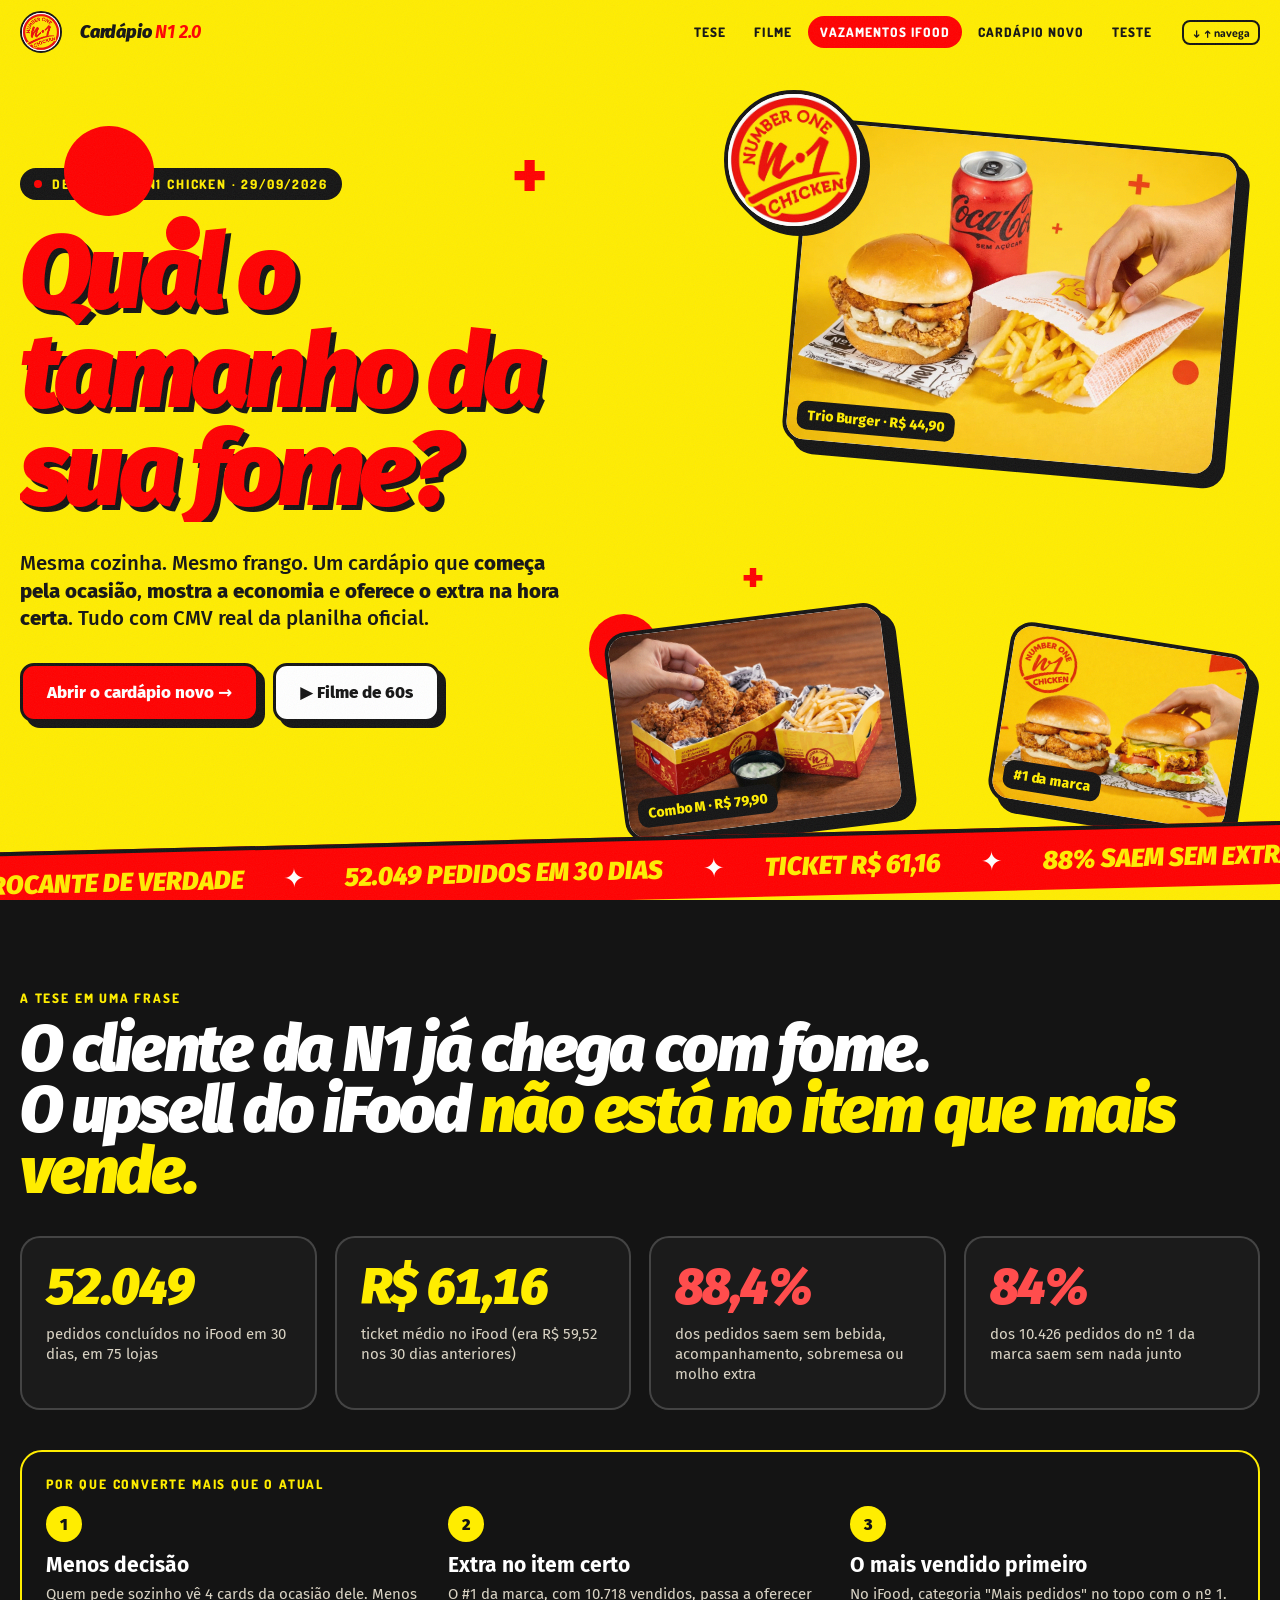
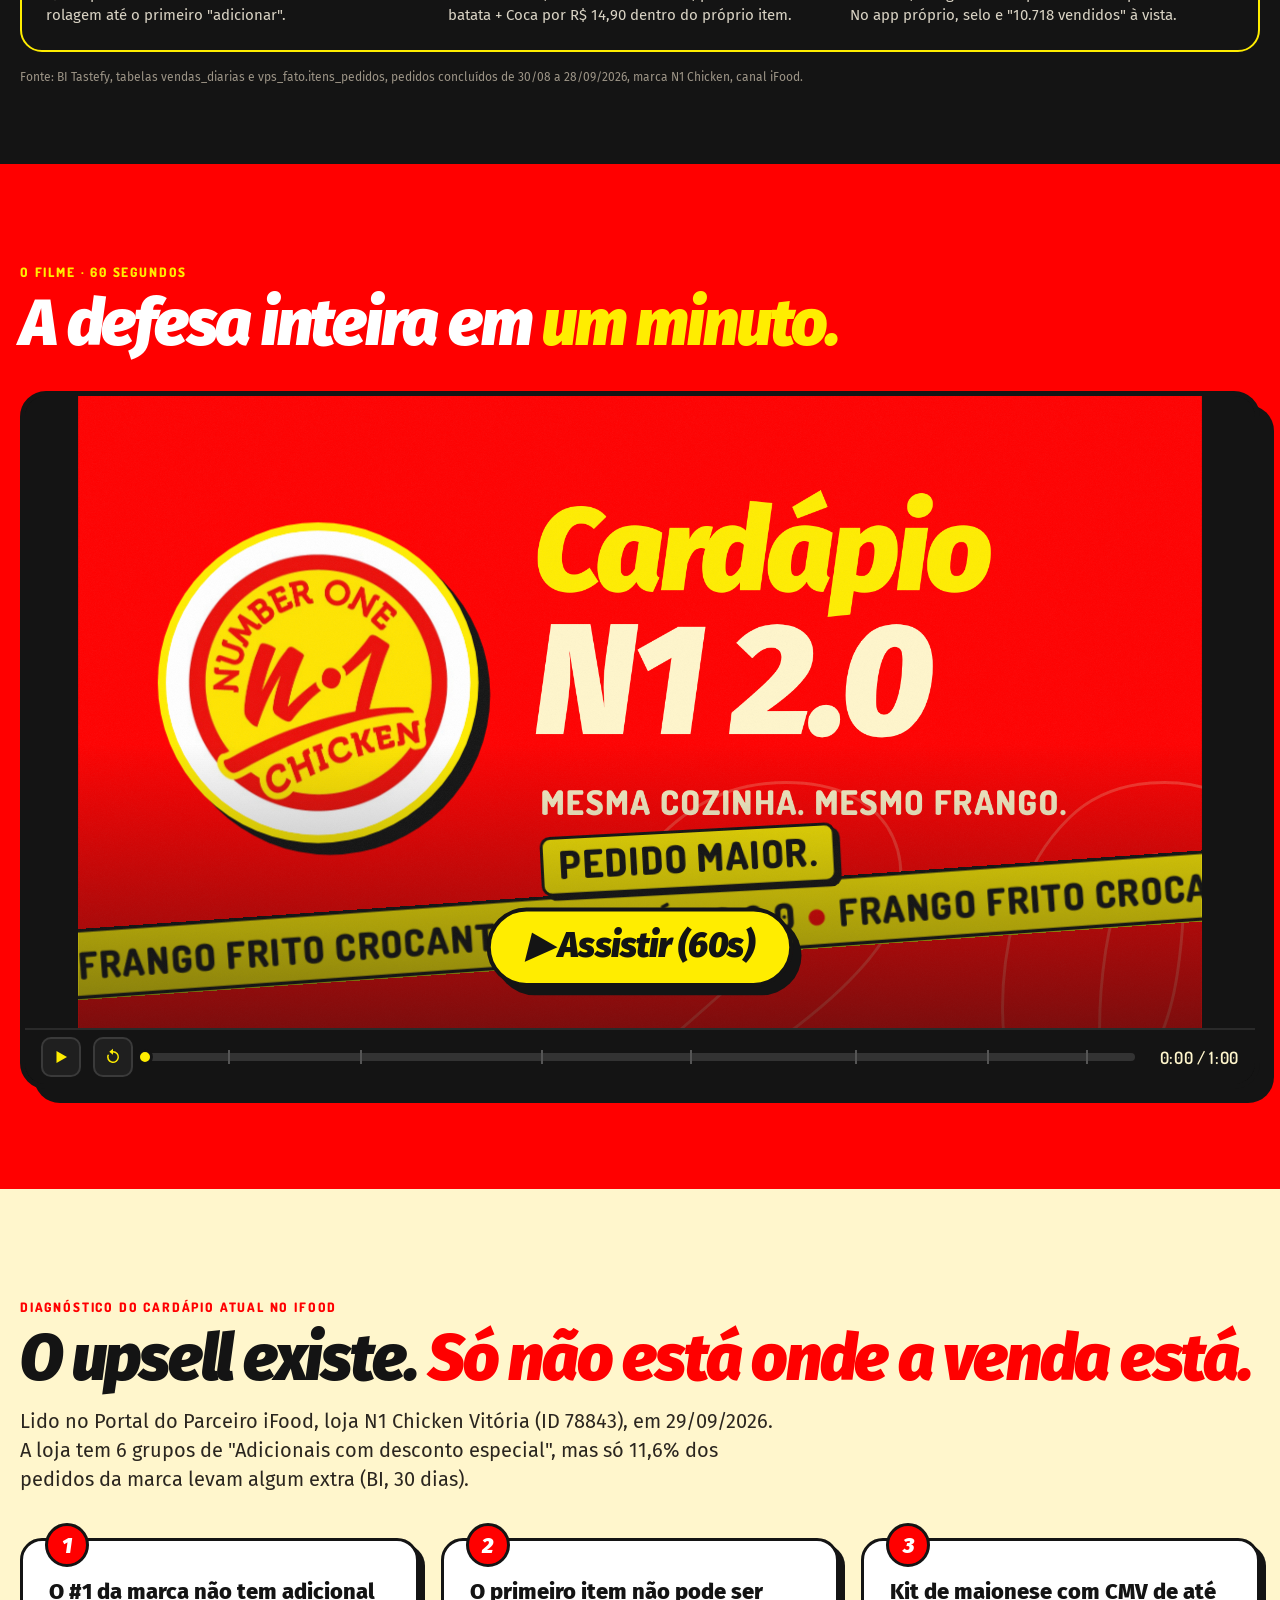
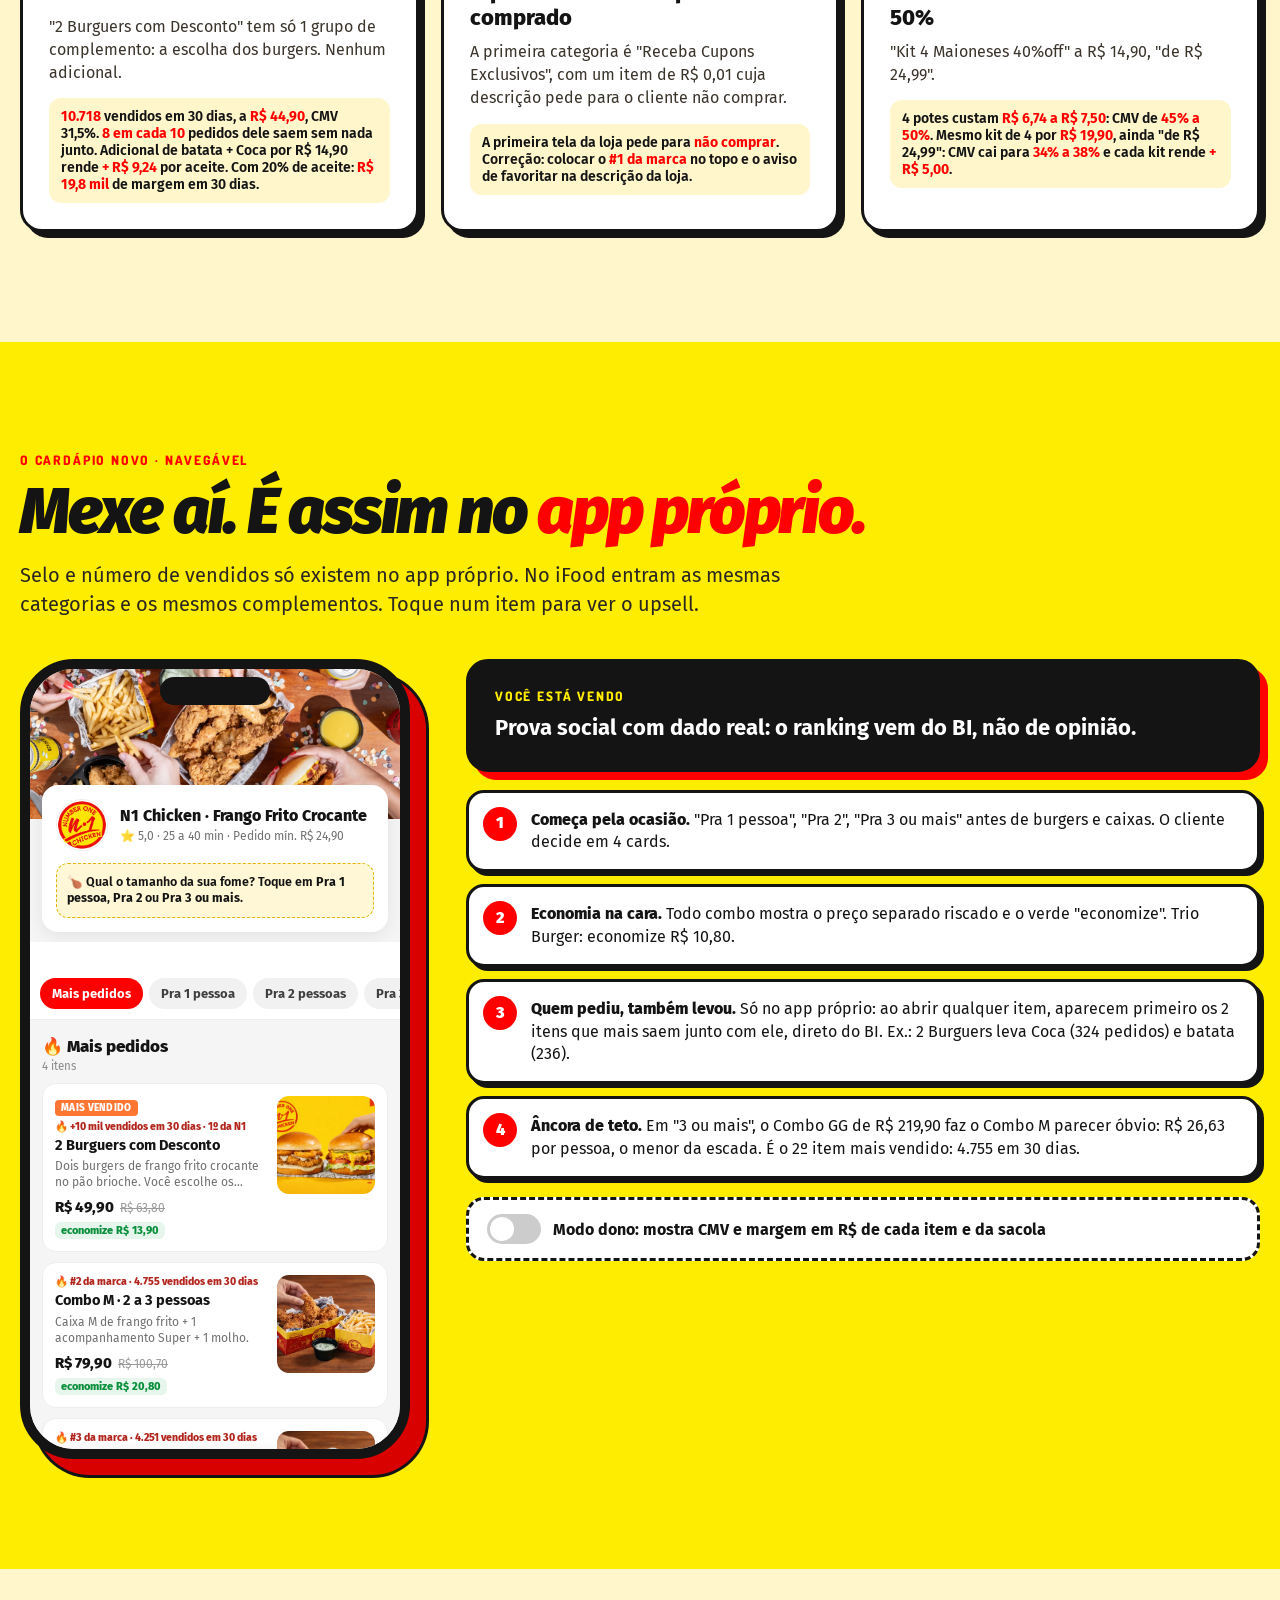
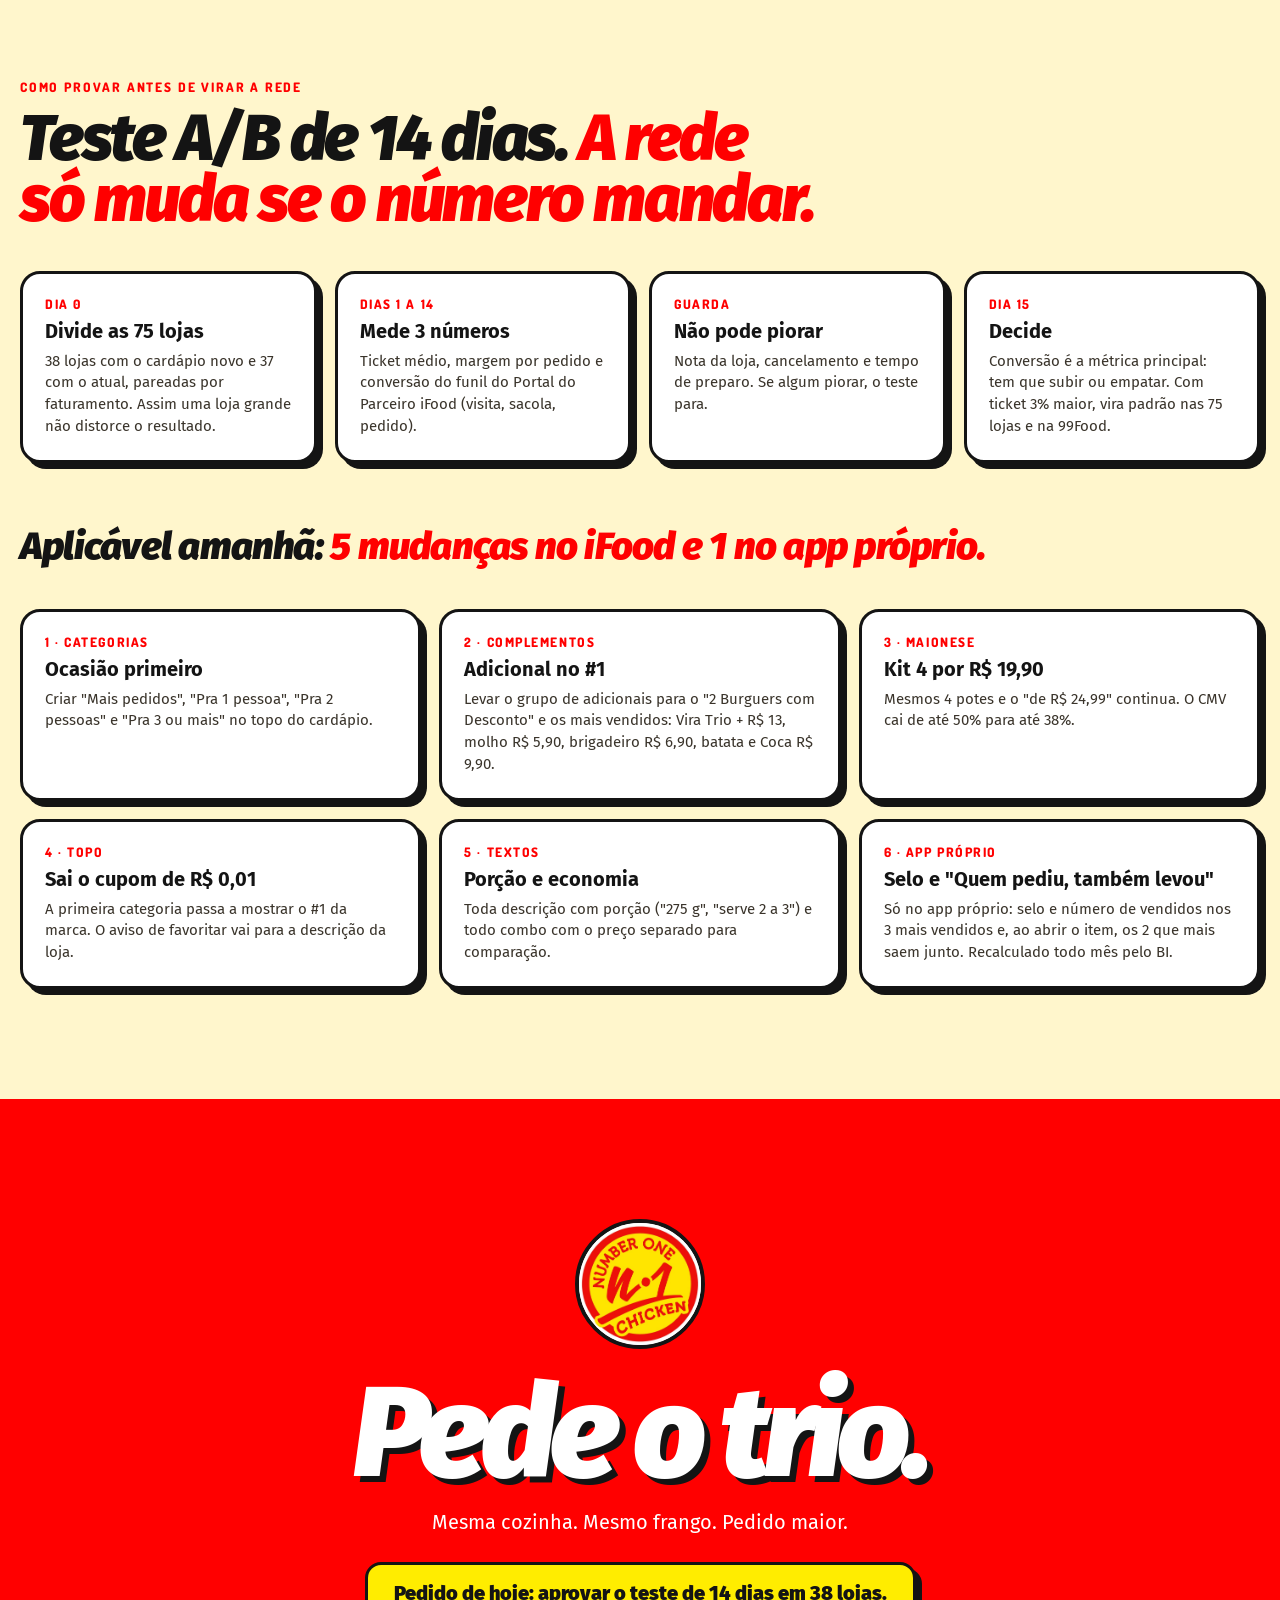
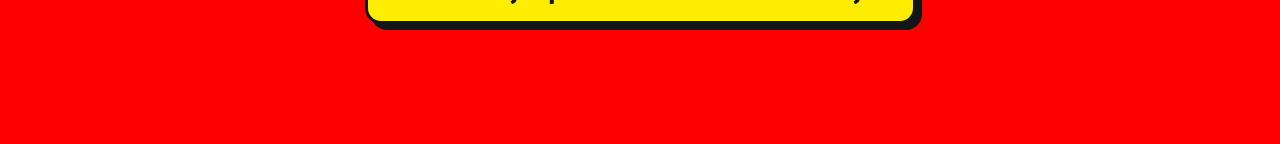
==== commit 328ca5c9: "Publica site n1-cardapio-2 Co-Authored-By: Claude Opus 5.5 <noreply@anthropic.com>" ====
--- a/index.html
+++ b/index.html
@@ -15,7 +15,7 @@
   <div class="logo"><img src="assets/brand/logo.jpg" alt="N1 Chicken"></div>
   <div class="t">Cardápio <b>N1 2.0</b></div>
   <div class="links">
-    <a href="#tese">Tese</a><a href="#filme">Filme</a><a href="#vazamentos" style="background:var(--vm);color:#fff">Vazamentos iFood</a><a href="#cardapio">Cardápio novo</a><a href="#comparativo">Antes e depois</a><a href="#numeros">Números</a><a href="#teste">Teste</a>
+    <a href="#tese">Tese</a><a href="#filme">Filme</a><a href="#vazamentos" style="background:var(--vm);color:#fff">Vazamentos iFood</a><a href="#cardapio">Cardápio novo</a><a href="#teste">Teste</a>
   </div>
   <span class="kbd">↓ ↑ navega</span>
 </div></nav>
@@ -99,46 +99,12 @@
       <ol>
         <li><b>Começa pela ocasião.</b> "Pra 1 pessoa", "Pra 2", "Pra 3 ou mais" antes de burgers e caixas. O cliente decide em 4 cards.</li>
         <li><b>Economia na cara.</b> Todo combo mostra o preço separado riscado e o verde "economize". Trio Burger: economize R$ 10,80.</li>
-        <li><b>Compre junto.</b> Dentro do nº 1 da marca aparece o que o cliente já leva junto com ele: batata e Coca, por R$ 14,90.</li>
+        <li><b>Quem pediu, também levou.</b> Só no app próprio: ao abrir qualquer item, aparecem primeiro os 2 itens que mais saem junto com ele, direto do BI. Ex.: 2 Burguers leva Coca (324 pedidos) e batata (236).</li>
         <li><b>Âncora de teto.</b> Em "3 ou mais", o Combo GG de R$ 219,90 faz o Combo M parecer óbvio: R$ 26,63 por pessoa, o menor da escada. É o 2º item mais vendido: 4.755 em 30 dias.</li>
       </ol>
       <div class="own"><button class="sw" id="sw" aria-label="Modo dono"></button><span>Modo dono: mostra CMV e margem em R$ de cada item e da sacola</span></div>
     </div>
   </div>
-</div></section>
-
-<!-- 4b ANTES x DEPOIS -->
-<section class="sec stop" id="comparativo" style="background:var(--cr)"><div class="wrap">
-  <div class="k" style="color:var(--vm)">Antes e depois, lado a lado</div>
-  <h2 style="margin-top:14px">O mesmo frango. <em>Seis diferenças que vendem.</em></h2>
-  <div class="tblw"><table class="tbl vs">
-    <thead><tr><th>Critério</th><th>Cardápio atual no iFood</th><th>Cardápio 2.0</th></tr></thead>
-    <tbody>
-      <tr><td><b>Primeira tela</b></td><td class="bad">Cupom de R$ 0,01 com aviso para não comprar</td><td class="good">Categoria "Mais pedidos" com o nº 1 da marca no topo</td></tr>
-      <tr><td><b>Adicional no #1 da marca</b></td><td class="bad">Nenhum: só a escolha dos burgers</td><td class="good">Batata + Coca por R$ 14,90: + R$ 9,24 de margem por aceite</td></tr>
-      <tr><td><b>Onde está o upsell</b></td><td class="bad">6 grupos de adicionais, longe do volume: 11,6% dos pedidos levam extra</td><td class="good">Adicional com preço de combo nos itens que mais vendem</td></tr>
-      <tr><td><b>Como o cliente escolhe</b></td><td class="bad">Por tipo de produto e por dia (Sexta Especial, Domingo Especial, Clube Day, Clube Week)</td><td class="good">Pela ocasião: 1 pessoa, 2 pessoas, 3 ou mais</td></tr>
-      <tr><td><b>Compre junto</b></td><td class="bad">8 em cada 10 pedidos do nº 1 saem sozinhos</td><td class="good">Batata + Coca dentro do nº 1, escolhidos pelo que o cliente já leva</td></tr>
-      <tr><td><b>Kit de maionese</b></td><td class="bad">4 potes por R$ 14,90: CMV de 45% a 50%</td><td class="good">Mesmos 4 potes por R$ 19,90: CMV de 34% a 38%</td></tr>
-    </tbody>
-  </table></div>
-</div></section>
-
-<!-- 5 NUMEROS -->
-<section class="sec stop" id="numeros"><div class="wrap">
-  <div class="k" style="color:var(--vm)">Engenharia de cardápio com CMV real</div>
-  <h2 style="margin-top:14px">Três escadas. <em>Cada degrau tem um papel.</em></h2>
-  <p class="lead">Na planilha oficial cada item já tem papel: isca, estrela, âncora. O cardápio novo deixa esse papel visível para o cliente. O degrau amarelo é o que queremos que ele escolha.</p>
-  <div class="ladders" id="ladders"></div>
-  <div class="tblw"><table class="tbl" id="tbl">
-    <thead><tr><th>O que muda no iFood</th><th class="r">Hoje</th><th class="r">Novo</th><th>Efeito por pedido</th></tr></thead>
-    <tbody>
-      <tr><td><b>#1 da marca ganha adicional</b><br><small>2 Burguers com Desconto R$ 44,90 + batata e Coca R$ 14,90</small></td><td class="r">R$ 44,90 · margem R$ 30,77</td><td class="r good">R$ 59,80 · margem R$ 40,01</td><td><b class="good">+ R$ 9,24</b> por aceite. 20% de aceite: <b class="good">R$ 19,8 mil</b> em 30 dias</td></tr>
-      <tr><td><b>Kit de maionese</b><br><small>Mesmos 4 potes, "de R$ 24,99" continua</small></td><td class="r bad">R$ 14,90 · CMV até 50%</td><td class="r good">R$ 19,90 · CMV até 38%</td><td><b class="good">+ R$ 5,00</b> por kit. <b>Empata mesmo vendendo 38% menos.</b></td></tr>
-      <tr><td><b>Brigadeiro como adicional</b><br><small>Avulso R$ 9,90, no adicional R$ 6,90</small></td><td class="r">1,7% levam doce</td><td class="r good">oferta nos mais vendidos</td><td>Custa R$ 2,02. Cada brigadeiro aceito rende <b class="good">R$ 4,88</b></td></tr>
-    </tbody>
-  </table></div>
-  <p class="src">Custo = custo do item + embalagem, aba "Precificação N1" da planilha CMV 2026 · NOVA OPERAÇÃO. Margem = preço menos custo, antes de taxa do iFood.</p>
 </div></section>
 
 <!-- 6 SIMULADOR -->
@@ -179,25 +145,8 @@
     <div class="step"><div class="d">3 · Maionese</div><h4>Kit 4 por R$ 19,90</h4><p>Mesmos 4 potes e o "de R$ 24,99" continua. O CMV cai de até 50% para até 38%.</p></div>
     <div class="step"><div class="d">4 · Topo</div><h4>Sai o cupom de R$ 0,01</h4><p>A primeira categoria passa a mostrar o #1 da marca. O aviso de favoritar vai para a descrição da loja.</p></div>
     <div class="step"><div class="d">5 · Textos</div><h4>Porção e economia</h4><p>Toda descrição com porção ("275 g", "serve 2 a 3") e todo combo com o preço separado para comparação.</p></div>
-    <div class="step"><div class="d">6 · App próprio</div><h4>Selo e vendidos, como no Mercado Livre</h4><p>Só no app próprio: selo "MAIS VENDIDO" e número de vendidos nos 3 mais vendidos, revisado todo mês.</p></div>
+    <div class="step"><div class="d">6 · App próprio</div><h4>Selo e "Quem pediu, também levou"</h4><p>Só no app próprio: selo e número de vendidos nos 3 mais vendidos e, ao abrir o item, os 2 que mais saem junto. Recalculado todo mês pelo BI.</p></div>
   </div>
-</div></section>
-
-<!-- 8 BASE -->
-<section class="sec stop" id="base" style="padding-top:40px"><div class="wrap">
-  <div class="k" style="color:var(--vm)">De onde veio cada decisão</div>
-  <h2 style="margin-top:14px">8 livros. <em>Um princípio aplicado de cada.</em></h2>
-  <div class="books">
-    <div class="bk"><div class="a">Sandland e Orsbourn</div><h4>Delivering the Digital Restaurant</h4><p>Cardápio de marketplace é para <b>decidir rápido no celular</b>: ocasião primeiro, foto forte, poucos cards.</p></div>
-    <div class="bk"><div class="a">Miller e colegas</div><h4>Food and Beverage Cost Control</h4><p>Cada preço sai do <b>custo real da ficha técnica</b> e é lido em R$ de margem, não só em %.</p></div>
-    <div class="bk"><div class="a">Daniel Traster</div><h4>Foundations of Menu Planning</h4><p>Engenharia de cardápio: <b>cada item tem um papel</b> (isca, estrela, âncora) e a posição segue esse papel.</p></div>
-    <div class="bk"><div class="a">Nagle e Müller</div><h4>The Strategy and Tactics of Pricing</h4><p>Versões bom, melhor, ótimo e <b>preço de combo cercado</b>: molho a R$ 5,90 só existe dentro do combo.</p></div>
-    <div class="bk"><div class="a">Nancy Harhut</div><h4>Using Behavioral Science in Marketing</h4><p><b>Prova social real</b> (#1 da marca, 10.718 vendidos) e economia enquadrada como ganho.</p></div>
-    <div class="bk"><div class="a">Phil Barden</div><h4>Decoded</h4><p>O cliente compra um <b>objetivo</b> (matar a fome sozinho, dividir, reunir a galera), não um produto.</p></div>
-    <div class="bk"><div class="a">Kohavi, Tang e Xu</div><h4>Trustworthy Online Controlled Experiments</h4><p><b>Métrica principal e métricas de guarda</b> definidas antes do teste, com grupo de controle.</p></div>
-    <div class="bk"><div class="a">Mark Siebert</div><h4>Franchise Your Business</h4><p>Nada novo na cozinha: <b>tudo que entra já existe</b> no cardápio e as 75 lojas executam igual.</p></div>
-  </div>
-  <p class="src">Dados: BI Tastefy (Supabase), planilha CMV 2026 · NOVA OPERAÇÃO, cardápio publicado em app.tastefy.com.br/loja/n1-chicken, Manual de Marca N1 Chicken (cores #FFED00 e #FF0000, fontes Fira Sans e Dosis). Fotos: as fotos oficiais do cardápio atual.</p>
 </div></section>
 
 <footer class="end stop" id="fim">
--- a/css/site.css
+++ b/css/site.css
@@ -284,3 +284,14 @@
 .mlap span{display:block;font-family:var(--fd);font-weight:800;font-size:12px;letter-spacing:.1em;text-transform:uppercase;color:var(--vm);margin-bottom:4px}
 .card .ml{display:inline-block;background:#FF7733;color:#fff;font-size:10px;font-weight:800;padding:2px 6px;border-radius:4px;margin-bottom:4px;letter-spacing:.03em}
 @media (max-width:900px){.mlg,.mlap{grid-template-columns:1fr}}
+
+.qj{margin-top:14px;border:2px solid var(--vm);border-radius:14px;padding:10px;background:#fff6f5}
+.qjh{font-size:13px;font-weight:800;display:flex;justify-content:space-between;align-items:center;gap:6px}
+.qjh span{font-size:10px;background:var(--vm);color:#fff;border-radius:6px;padding:2px 6px;white-space:nowrap}
+.qjr{display:grid;grid-template-columns:1fr 1fr;gap:8px;margin-top:8px}
+.qjc{background:#fff;border:1px solid #eee;border-radius:12px;padding:6px;text-align:left;display:flex;flex-direction:column;gap:3px;transition:all .2s}
+.qjc img{width:100%;height:64px;object-fit:cover;border-radius:8px}
+.qjc b{font-size:12px;line-height:1.2}
+.qjc small{font-size:10.5px;color:#717171;line-height:1.2}
+.qjc em{font-style:normal;font-size:12px;font-weight:800;color:var(--vm)}
+.qjc.on{border-color:var(--ok);background:#effaf2}.qjc.on em{color:var(--ok)}
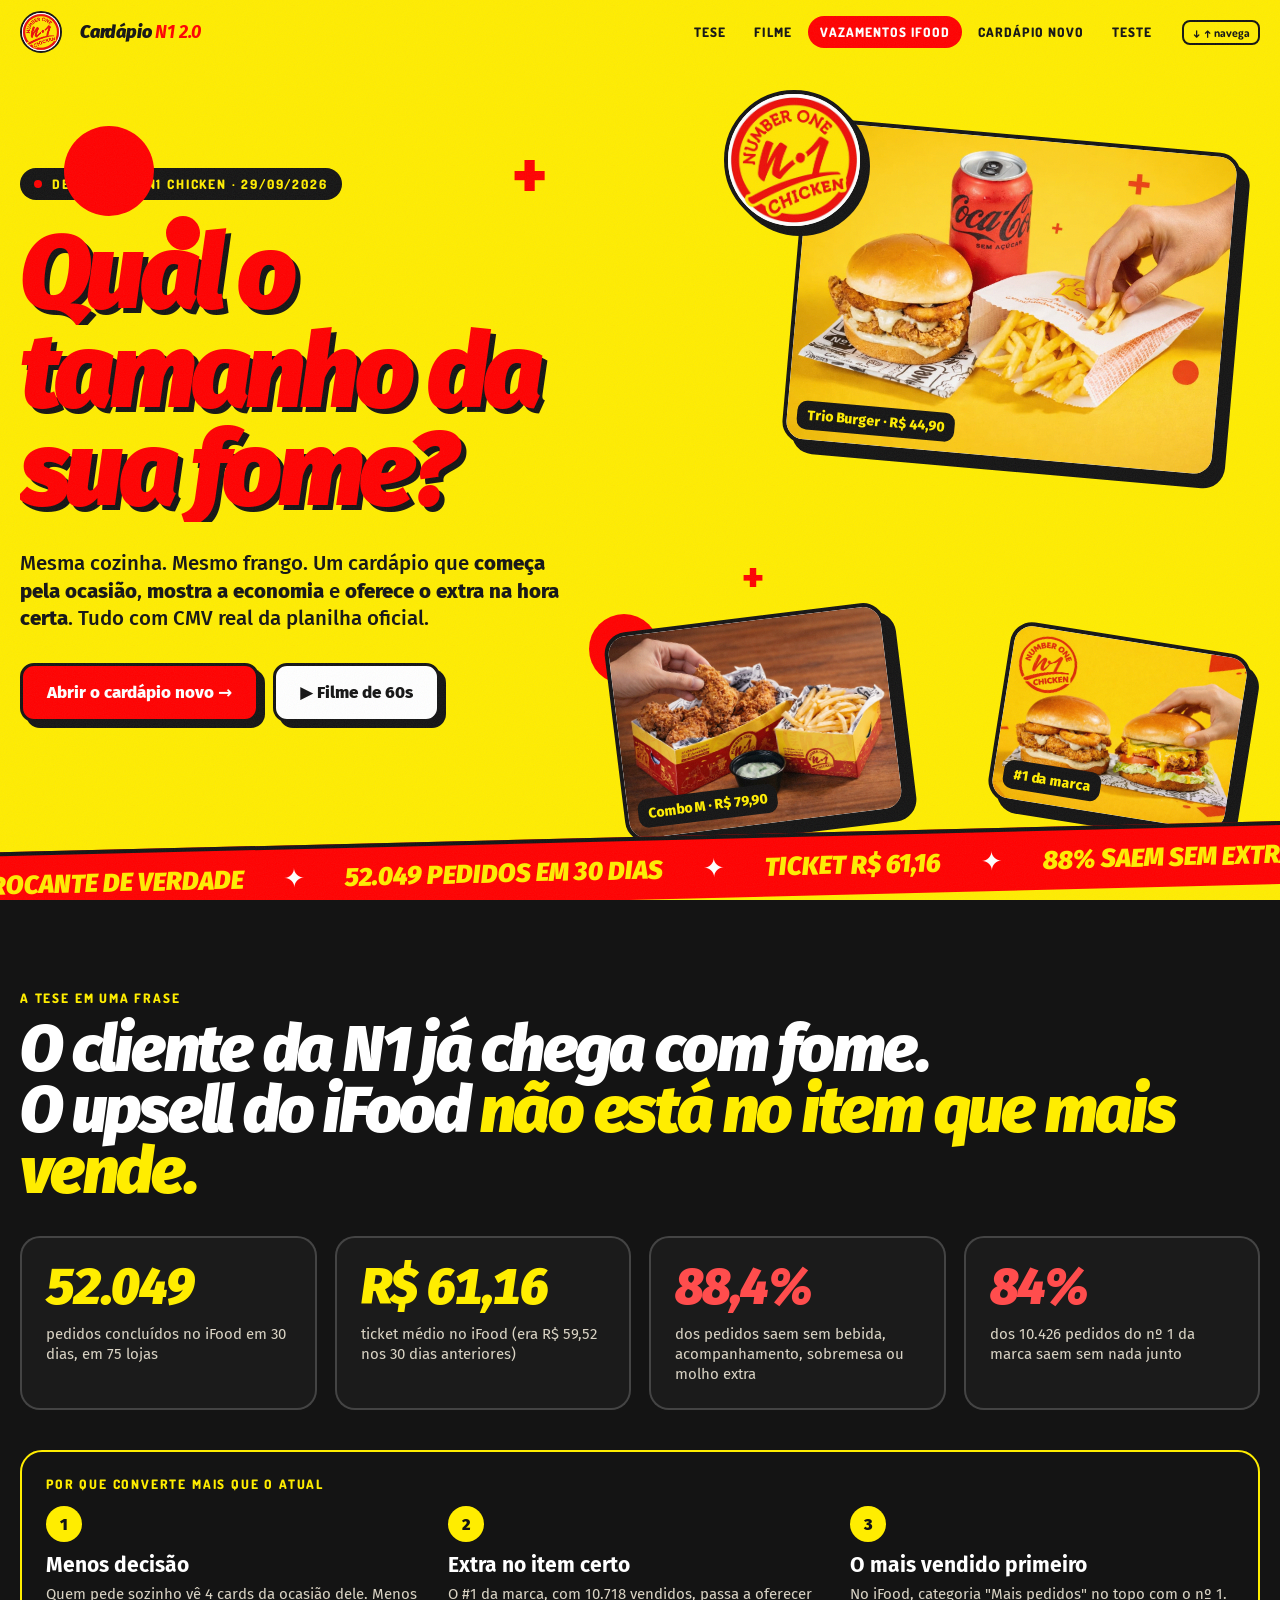
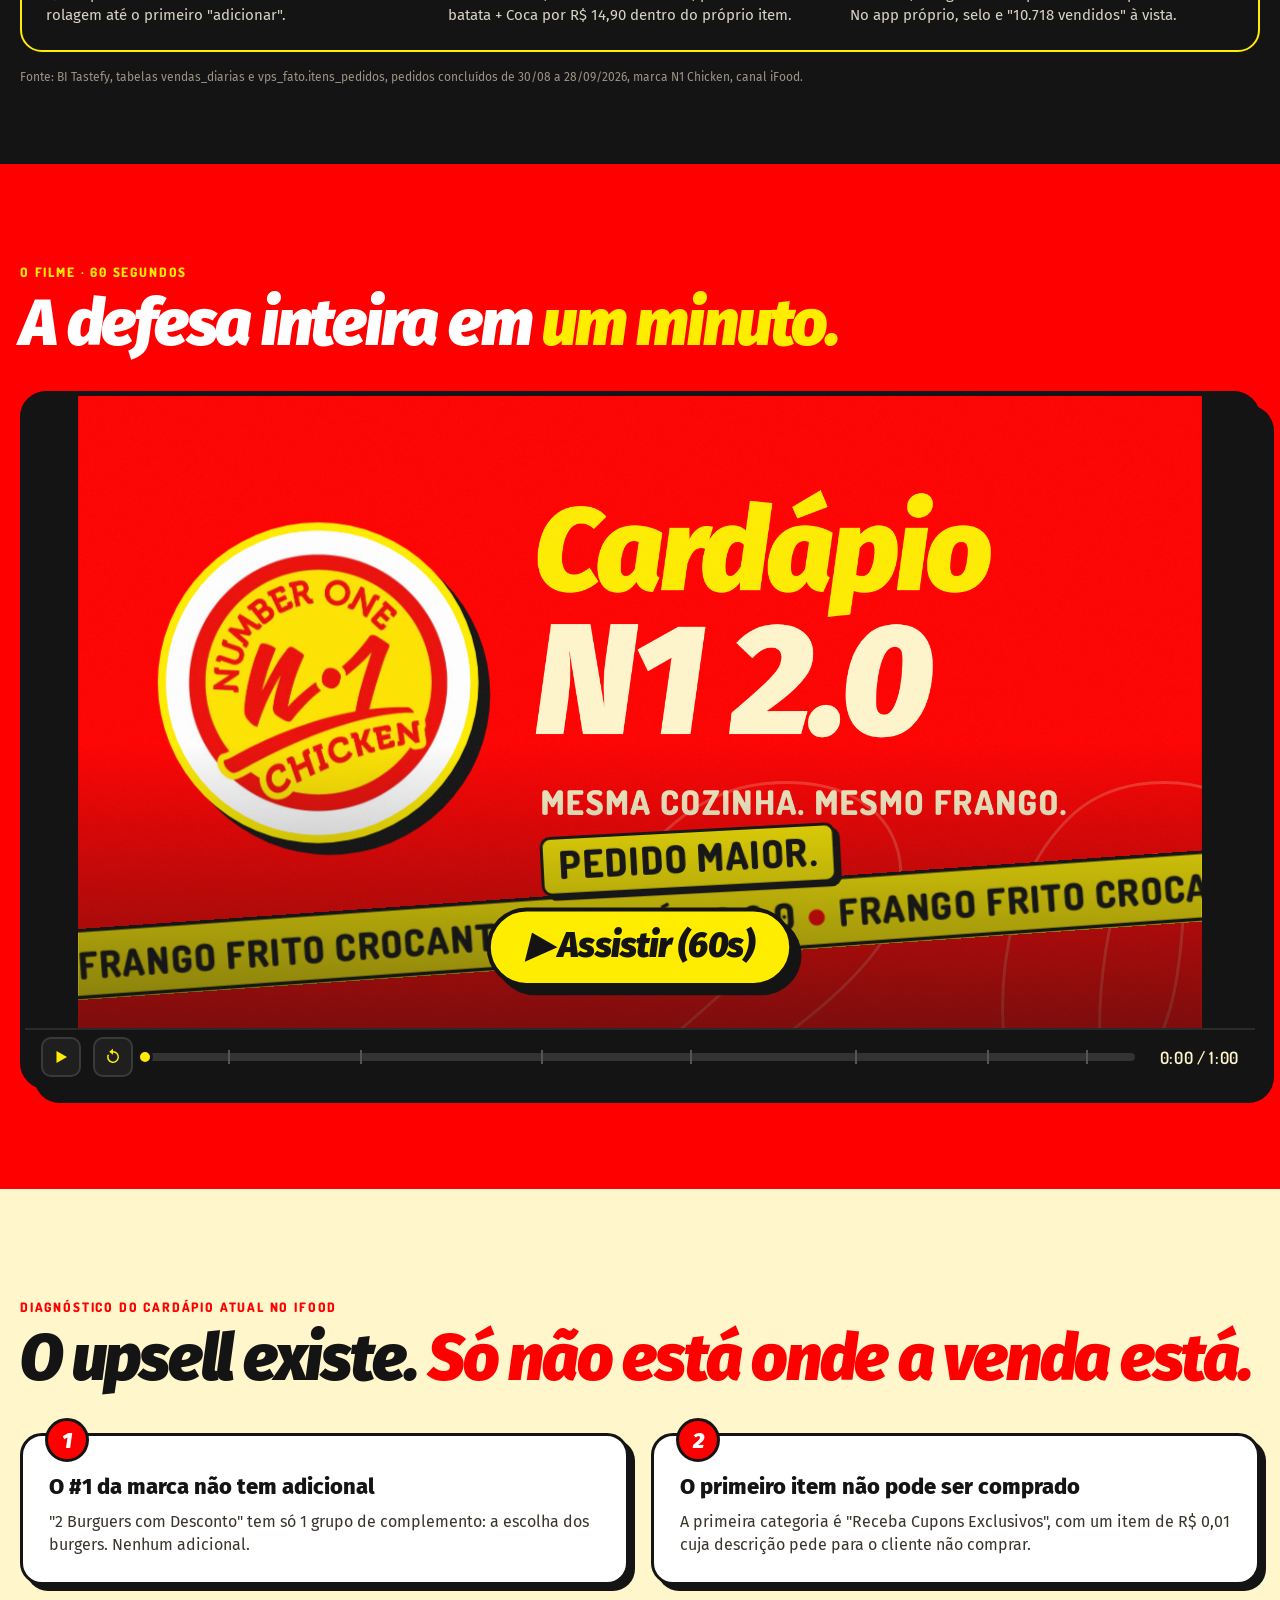
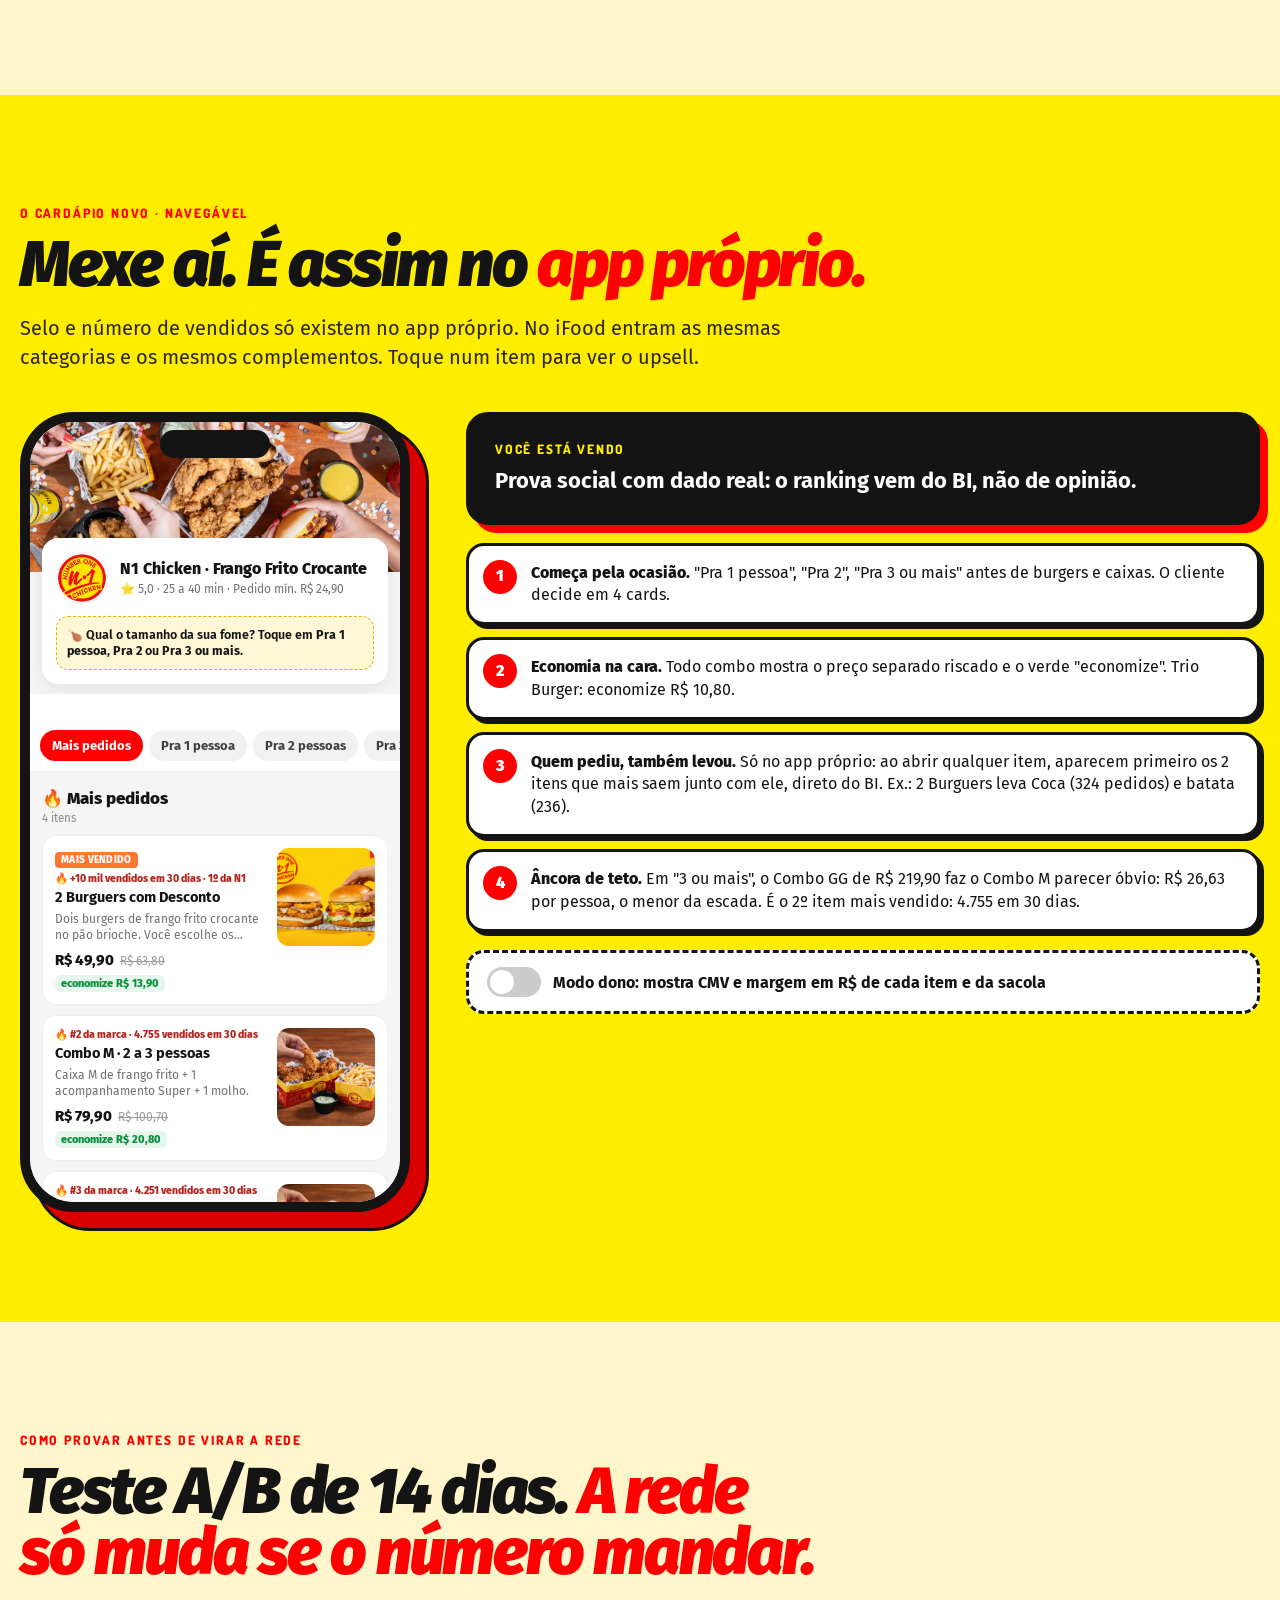
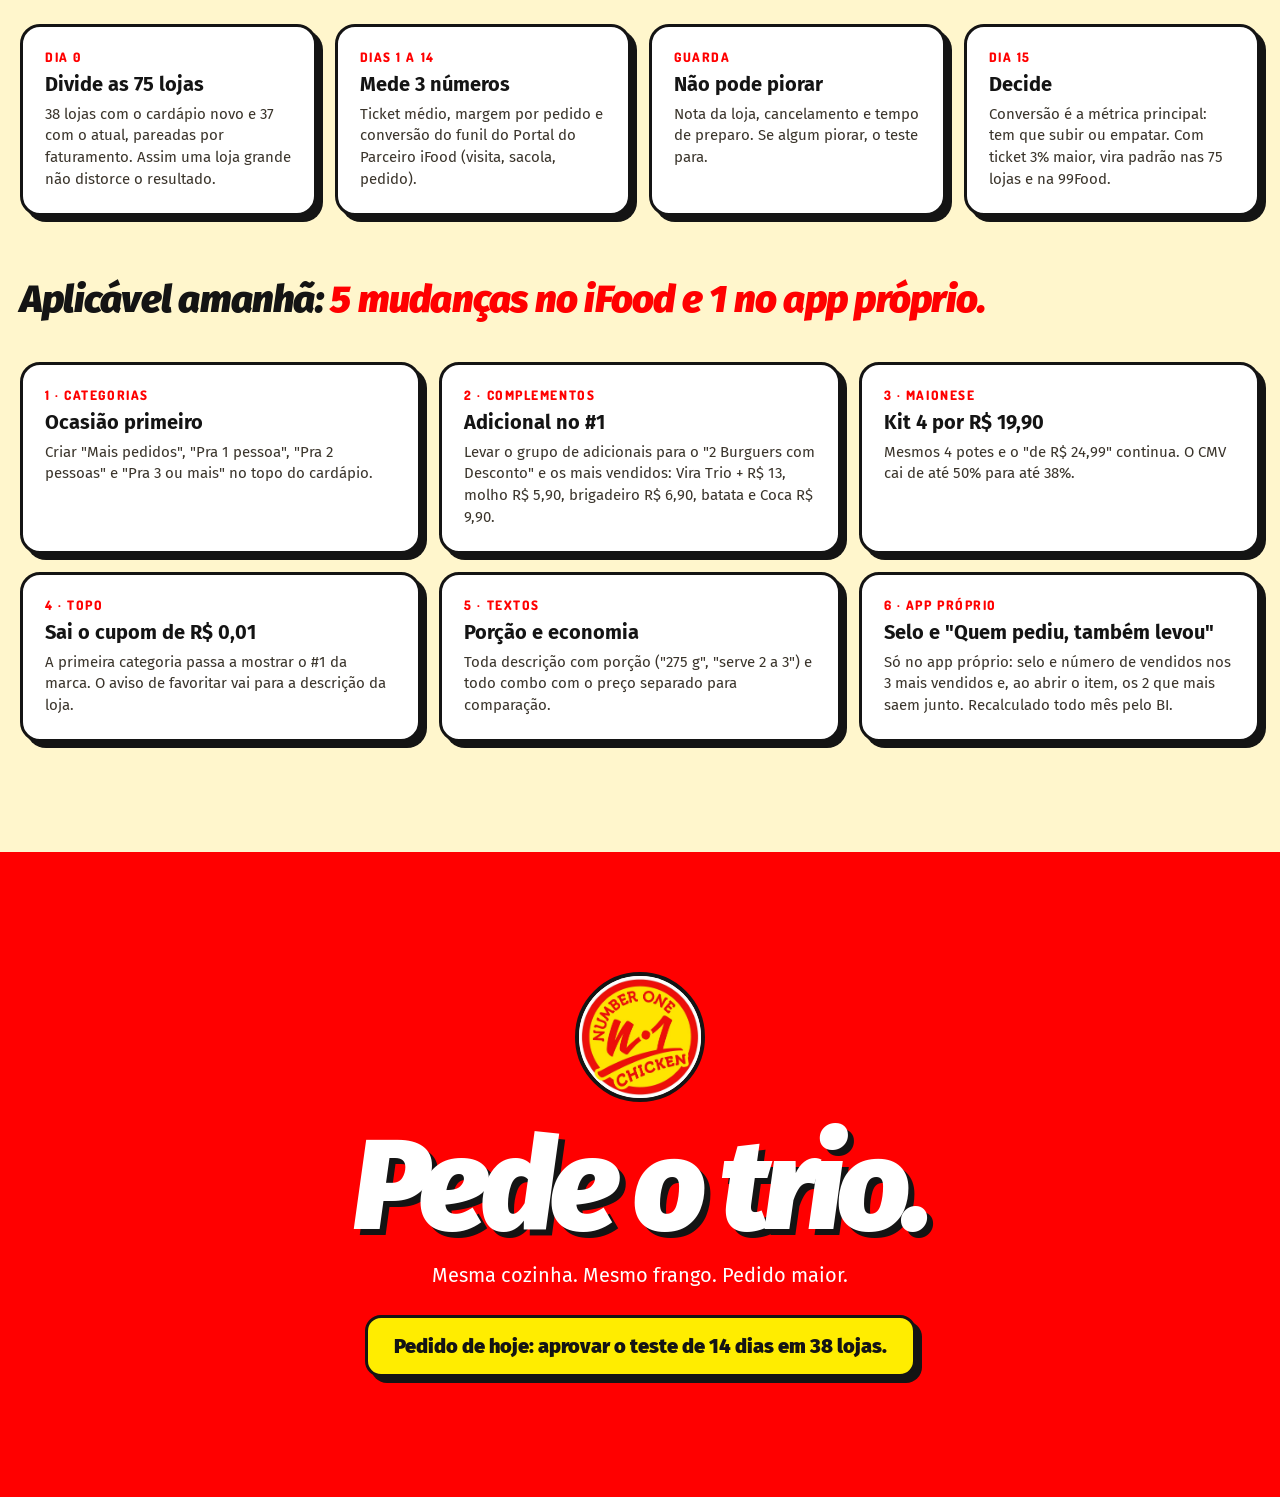
==== commit fd12863e: "Publica site n1-cardapio-2 Co-Authored-By: Claude Opus 5.5 <noreply@anthropic.com>" ====
--- a/index.html
+++ b/index.html
@@ -67,11 +67,9 @@
 <section class="sec stop" id="vazamentos"><div class="wrap">
   <div class="k" style="color:var(--vm)">Diagnóstico do cardápio atual no iFood</div>
   <h2 style="margin-top:14px">O upsell existe. <em>Só não está onde a venda está.</em></h2>
-  <p class="lead">Lido no Portal do Parceiro iFood, loja N1 Chicken Vitória (ID 78843), em 29/09/2026. A loja tem 6 grupos de "Adicionais com desconto especial", mas só 11,6% dos pedidos da marca levam algum extra (BI, 30 dias).</p>
-  <div class="leaks">
-    <div class="leak"><div class="n">1</div><h3>O #1 da marca não tem adicional</h3><p>"2 Burguers com Desconto" tem só 1 grupo de complemento: a escolha dos burgers. Nenhum adicional.</p><div class="ev"><b>10.718</b> vendidos em 30 dias, a <b>R$ 44,90</b>, CMV 31,5%. <b>8 em cada 10</b> pedidos dele saem sem nada junto. Adicional de batata + Coca por R$ 14,90 rende <b>+ R$ 9,24</b> por aceite. Com 20% de aceite: <b>R$ 19,8 mil</b> de margem em 30 dias.</div></div>
-    <div class="leak"><div class="n">2</div><h3>O primeiro item não pode ser comprado</h3><p>A primeira categoria é "Receba Cupons Exclusivos", com um item de R$ 0,01 cuja descrição pede para o cliente não comprar.</p><div class="ev">A primeira tela da loja pede para <b>não comprar</b>. Correção: colocar o <b>#1 da marca</b> no topo e o aviso de favoritar na descrição da loja.</div></div>
-    <div class="leak"><div class="n">3</div><h3>Kit de maionese com CMV de até 50%</h3><p>"Kit 4 Maioneses 40%off" a R$ 14,90, "de R$ 24,99".</p><div class="ev">4 potes custam <b>R$ 6,74 a R$ 7,50</b>: CMV de <b>45% a 50%</b>. Mesmo kit de 4 por <b>R$ 19,90</b>, ainda "de R$ 24,99": CMV cai para <b>34% a 38%</b> e cada kit rende <b>+ R$ 5,00</b>.</div></div>
+  <div class="leaks two">
+    <div class="leak"><div class="n">1</div><h3>O #1 da marca não tem adicional</h3><p>"2 Burguers com Desconto" tem só 1 grupo de complemento: a escolha dos burgers. Nenhum adicional.</p></div>
+    <div class="leak"><div class="n">2</div><h3>O primeiro item não pode ser comprado</h3><p>A primeira categoria é "Receba Cupons Exclusivos", com um item de R$ 0,01 cuja descrição pede para o cliente não comprar.</p></div>
   </div>
 </div></section>
 
--- a/css/site.css
+++ b/css/site.css
@@ -295,3 +295,6 @@
 .qjc small{font-size:10.5px;color:#717171;line-height:1.2}
 .qjc em{font-style:normal;font-size:12px;font-weight:800;color:var(--vm)}
 .qjc.on{border-color:var(--ok);background:#effaf2}.qjc.on em{color:var(--ok)}
+
+.leaks.two{grid-template-columns:repeat(2,1fr)}
+@media (max-width:1100px){.leaks.two{grid-template-columns:1fr}}
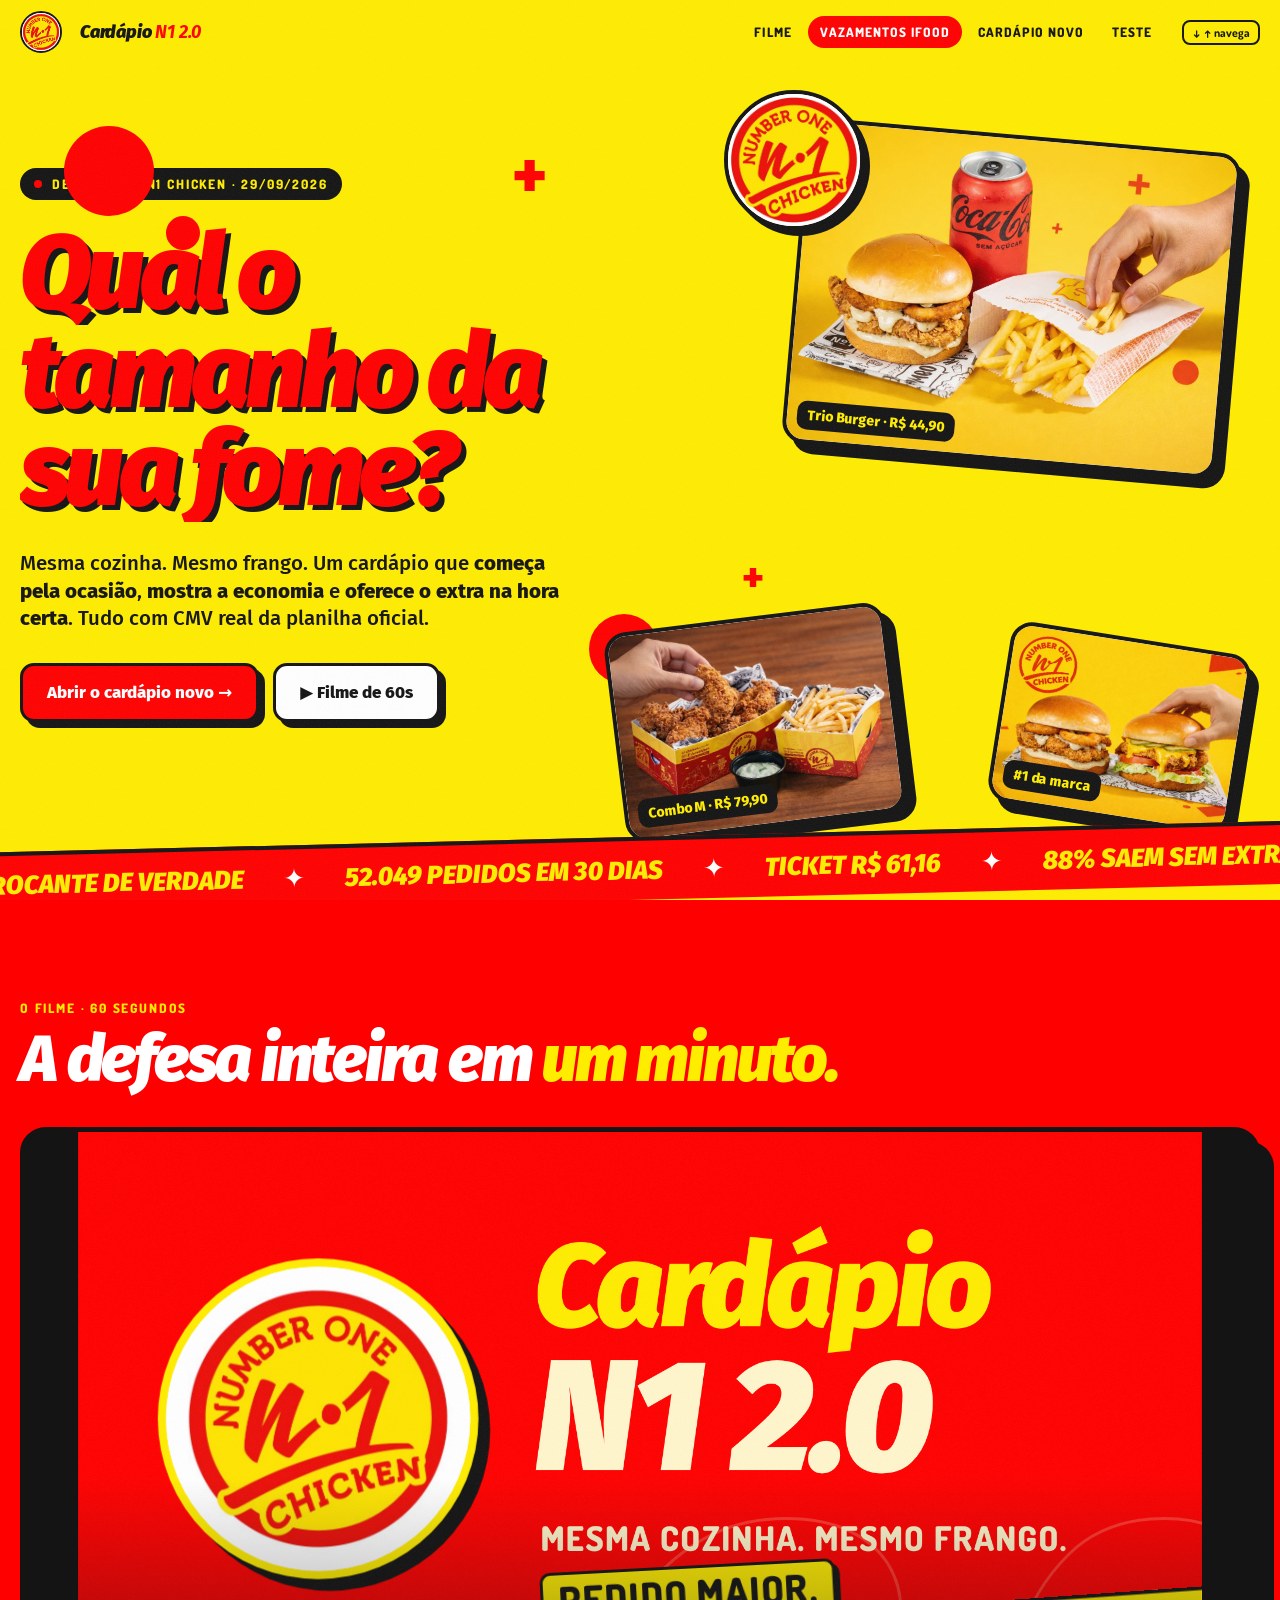
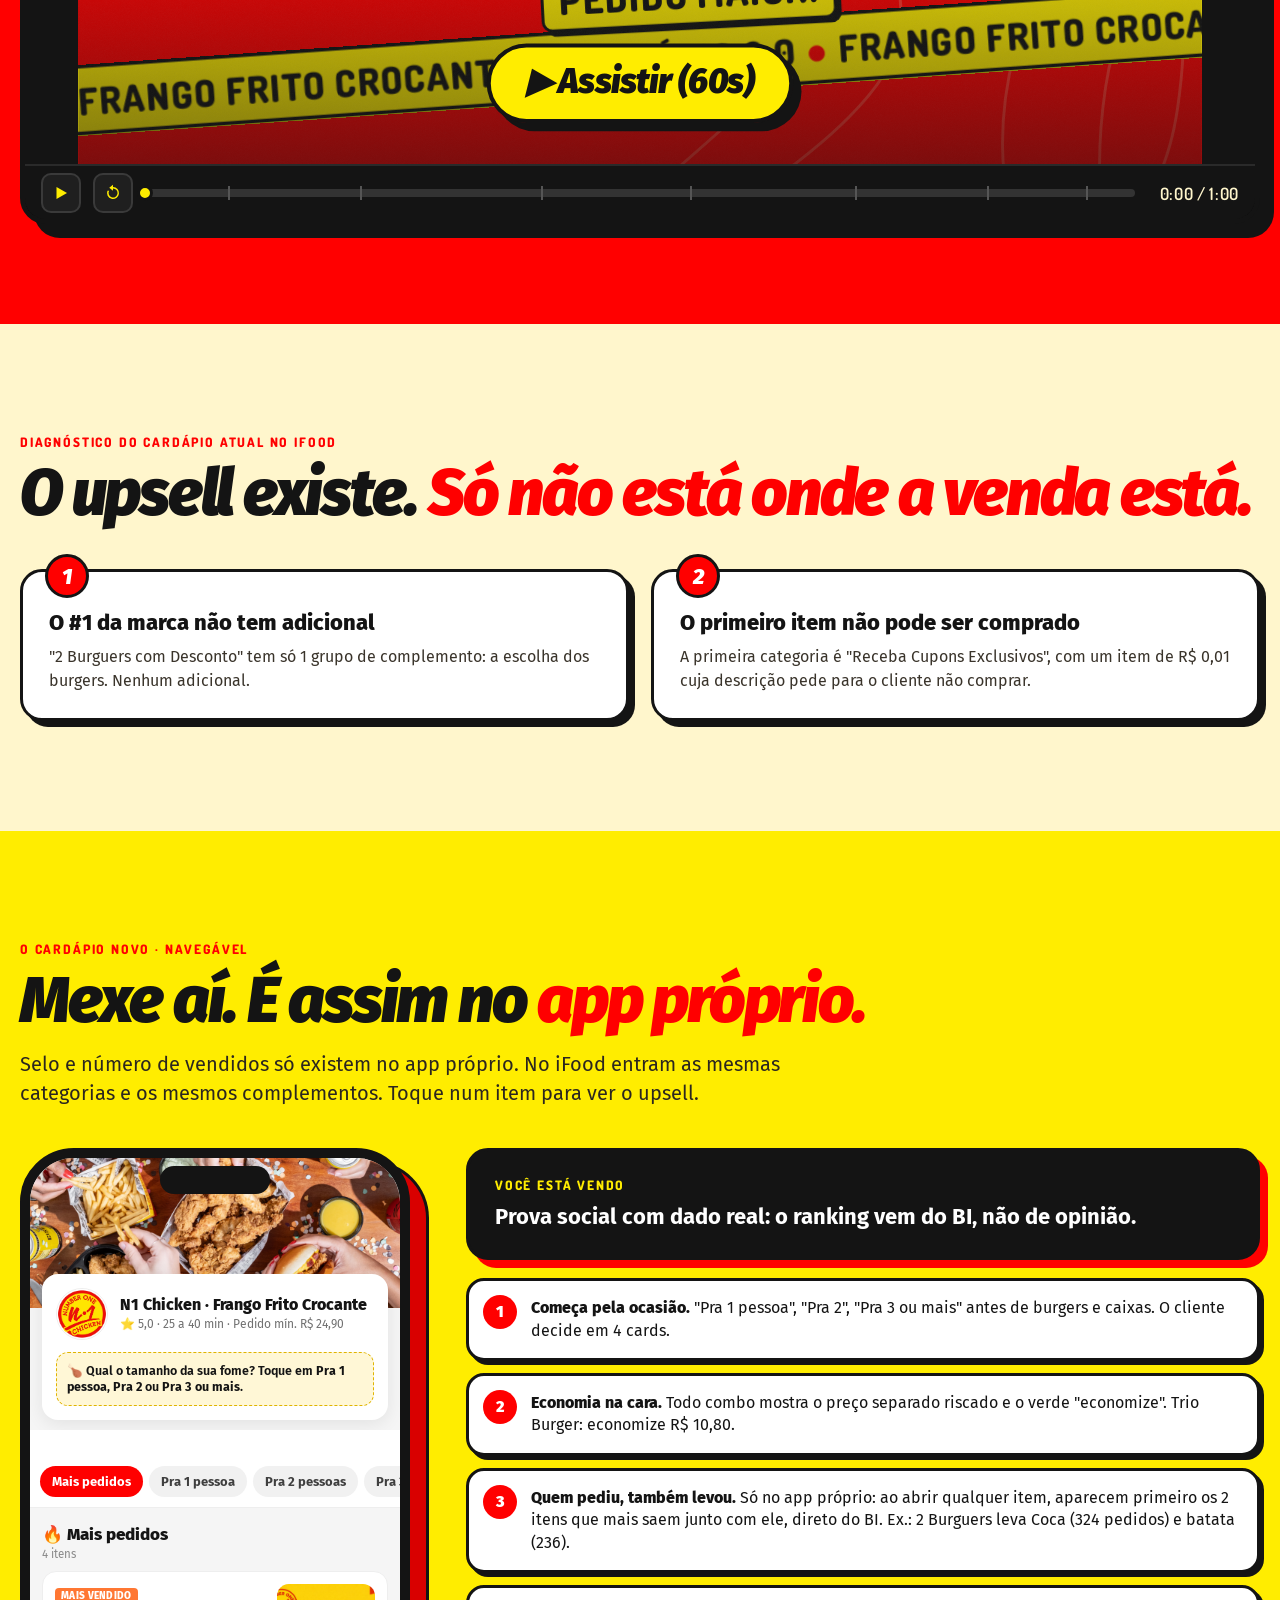
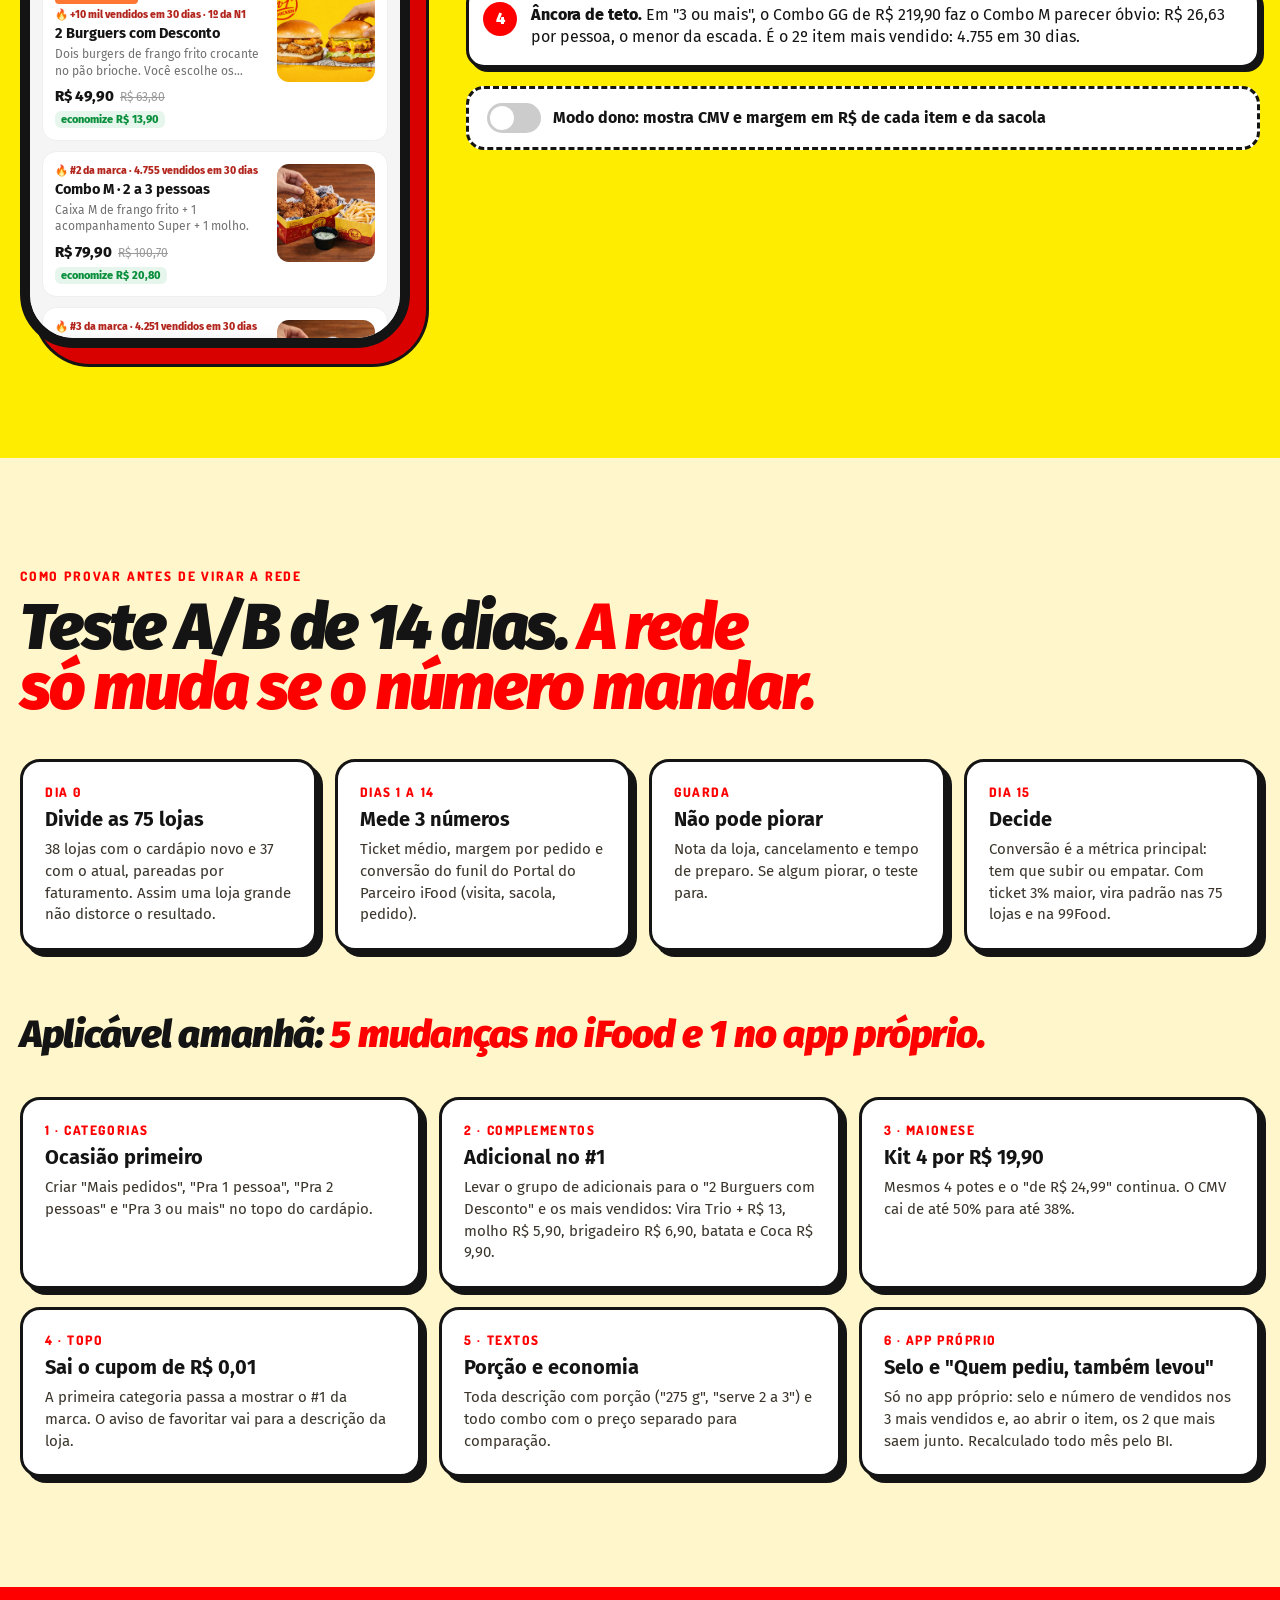
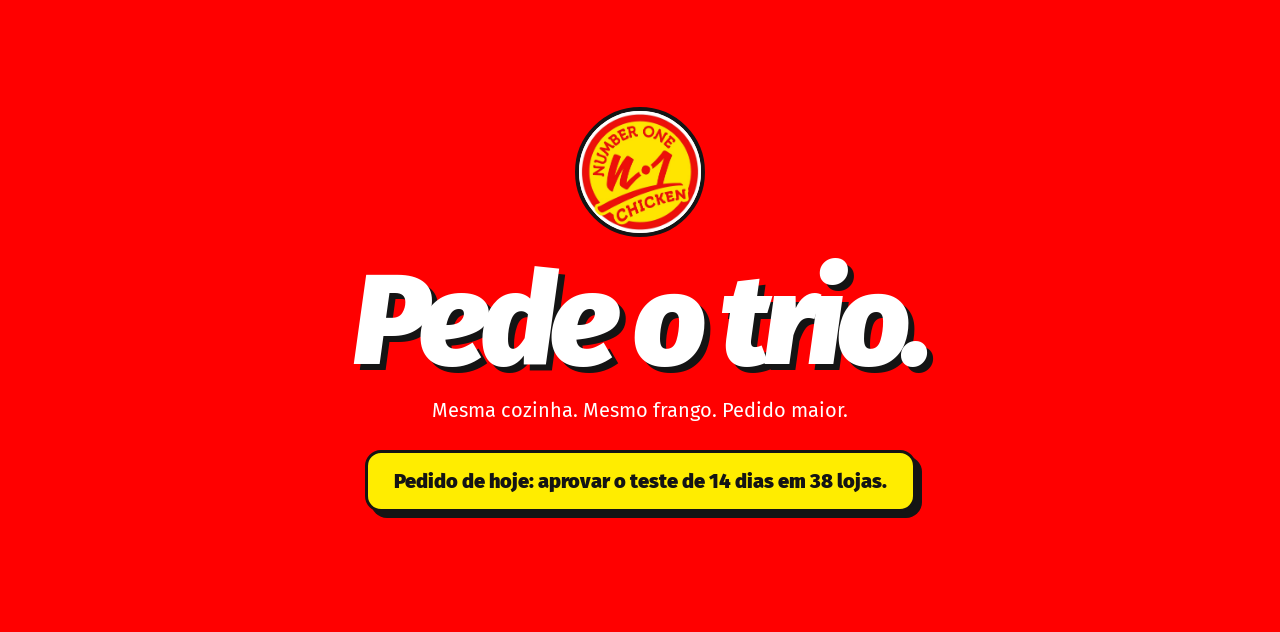
==== commit 55baaa64: "Publica site n1-cardapio-2 Co-Authored-By: Claude Opus 5.5 <noreply@anthropic.com>" ====
--- a/index.html
+++ b/index.html
@@ -15,7 +15,7 @@
   <div class="logo"><img src="assets/brand/logo.jpg" alt="N1 Chicken"></div>
   <div class="t">Cardápio <b>N1 2.0</b></div>
   <div class="links">
-    <a href="#tese">Tese</a><a href="#filme">Filme</a><a href="#vazamentos" style="background:var(--vm);color:#fff">Vazamentos iFood</a><a href="#cardapio">Cardápio novo</a><a href="#teste">Teste</a>
+    <a href="#filme">Filme</a><a href="#vazamentos" style="background:var(--vm);color:#fff">Vazamentos iFood</a><a href="#cardapio">Cardápio novo</a><a href="#teste">Teste</a>
   </div>
   <span class="kbd">↓ ↑ navega</span>
 </div></nav>
@@ -36,25 +36,6 @@
   </div>
   <div class="ticker"><div class="row"><span>CROCANTE DE VERDADE <em>✦</em> 52.049 PEDIDOS EM 30 DIAS <em>✦</em> TICKET R$ 61,16 <em>✦</em> 88% SAEM SEM EXTRA <em>✦</em> VIRA TRIO POR + R$ 13 <em>✦</em></span><span>CROCANTE DE VERDADE <em>✦</em> 52.049 PEDIDOS EM 30 DIAS <em>✦</em> TICKET R$ 61,16 <em>✦</em> 88% SAEM SEM EXTRA <em>✦</em> VIRA TRIO POR + R$ 13 <em>✦</em></span></div></div>
 </header>
-
-<!-- 1 TESE -->
-<section class="stats stop" id="tese"><div class="wrap">
-  <div class="k" style="color:var(--am)">A tese em uma frase</div>
-  <h2 class="rv" style="margin-top:14px">O cliente da N1 já chega com fome.<br>O upsell do iFood <em>não está no item que mais vende.</em></h2>
-  <div class="grid">
-    <div class="stat rv"><div class="v num" data-count="52049">52.049</div><div class="l">pedidos concluídos no iFood em 30 dias, em 75 lojas</div></div>
-    <div class="stat rv"><div class="v num">R$ 61,16</div><div class="l">ticket médio no iFood (era R$ 59,52 nos 30 dias anteriores)</div></div>
-    <div class="stat rv"><div class="v red num" data-count="88.4" data-dec="1" data-suf="%">88,4%</div><div class="l">dos pedidos saem sem bebida, acompanhamento, sobremesa ou molho extra</div></div>
-    <div class="stat rv"><div class="v red num" data-count="84" data-suf="%">84%</div><div class="l">dos 10.426 pedidos do nº 1 da marca saem sem nada junto</div></div>
-  </div>
-  <div class="conv rv"><div class="k" style="color:var(--am)">Por que converte mais que o atual</div>
-    <div class="cg">
-      <div><b>1</b><h4>Menos decisão</h4><p>Quem pede sozinho vê 4 cards da ocasião dele. Menos rolagem até o primeiro "adicionar".</p></div>
-      <div><b>2</b><h4>Extra no item certo</h4><p>O #1 da marca, com 10.718 vendidos, passa a oferecer batata + Coca por R$ 14,90 dentro do próprio item.</p></div>
-      <div><b>3</b><h4>O mais vendido primeiro</h4><p>No iFood, categoria "Mais pedidos" no topo com o nº 1. No app próprio, selo e "10.718 vendidos" à vista.</p></div>
-    </div></div>
-  <p class="src">Fonte: BI Tastefy, tabelas vendas_diarias e vps_fato.itens_pedidos, pedidos concluídos de 30/08 a 28/09/2026, marca N1 Chicken, canal iFood.</p>
-</div></section>
 
 <!-- 2 FILME -->
 <section class="film stop" id="filme"><div class="wrap">
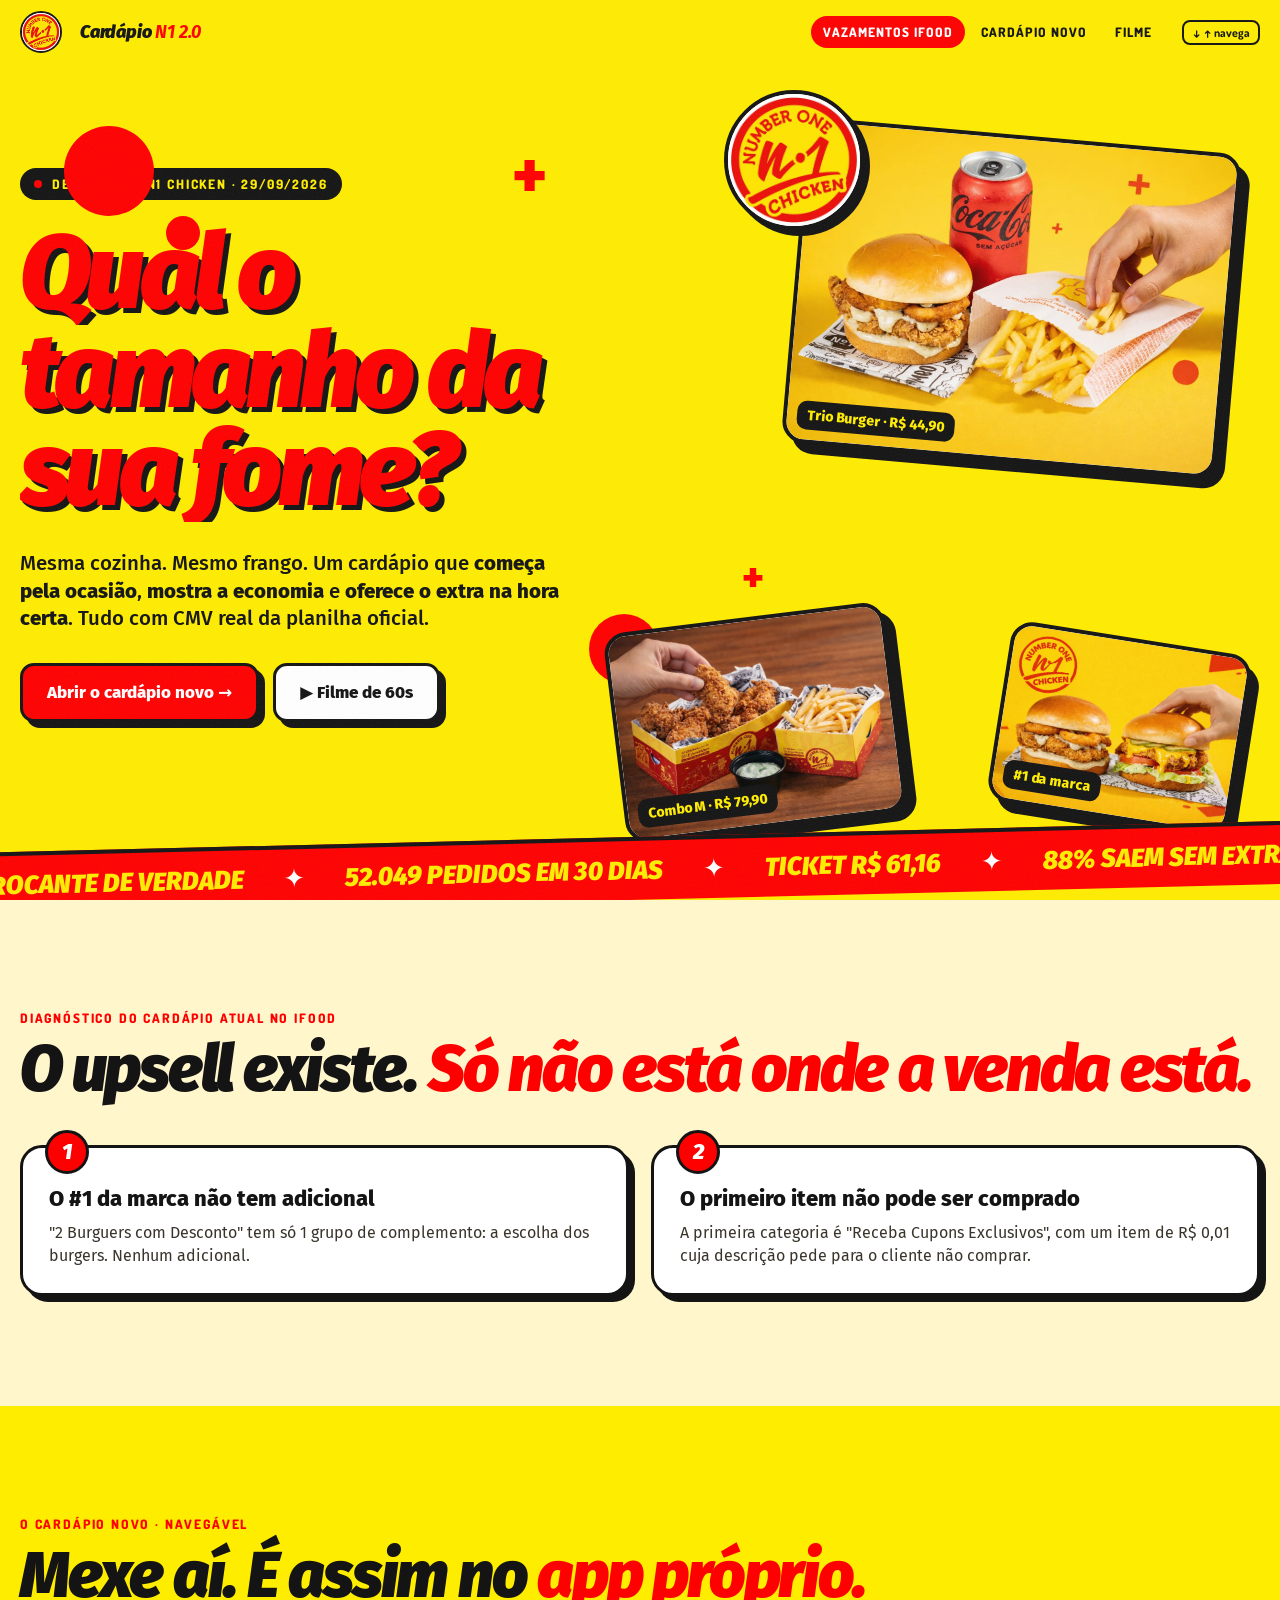
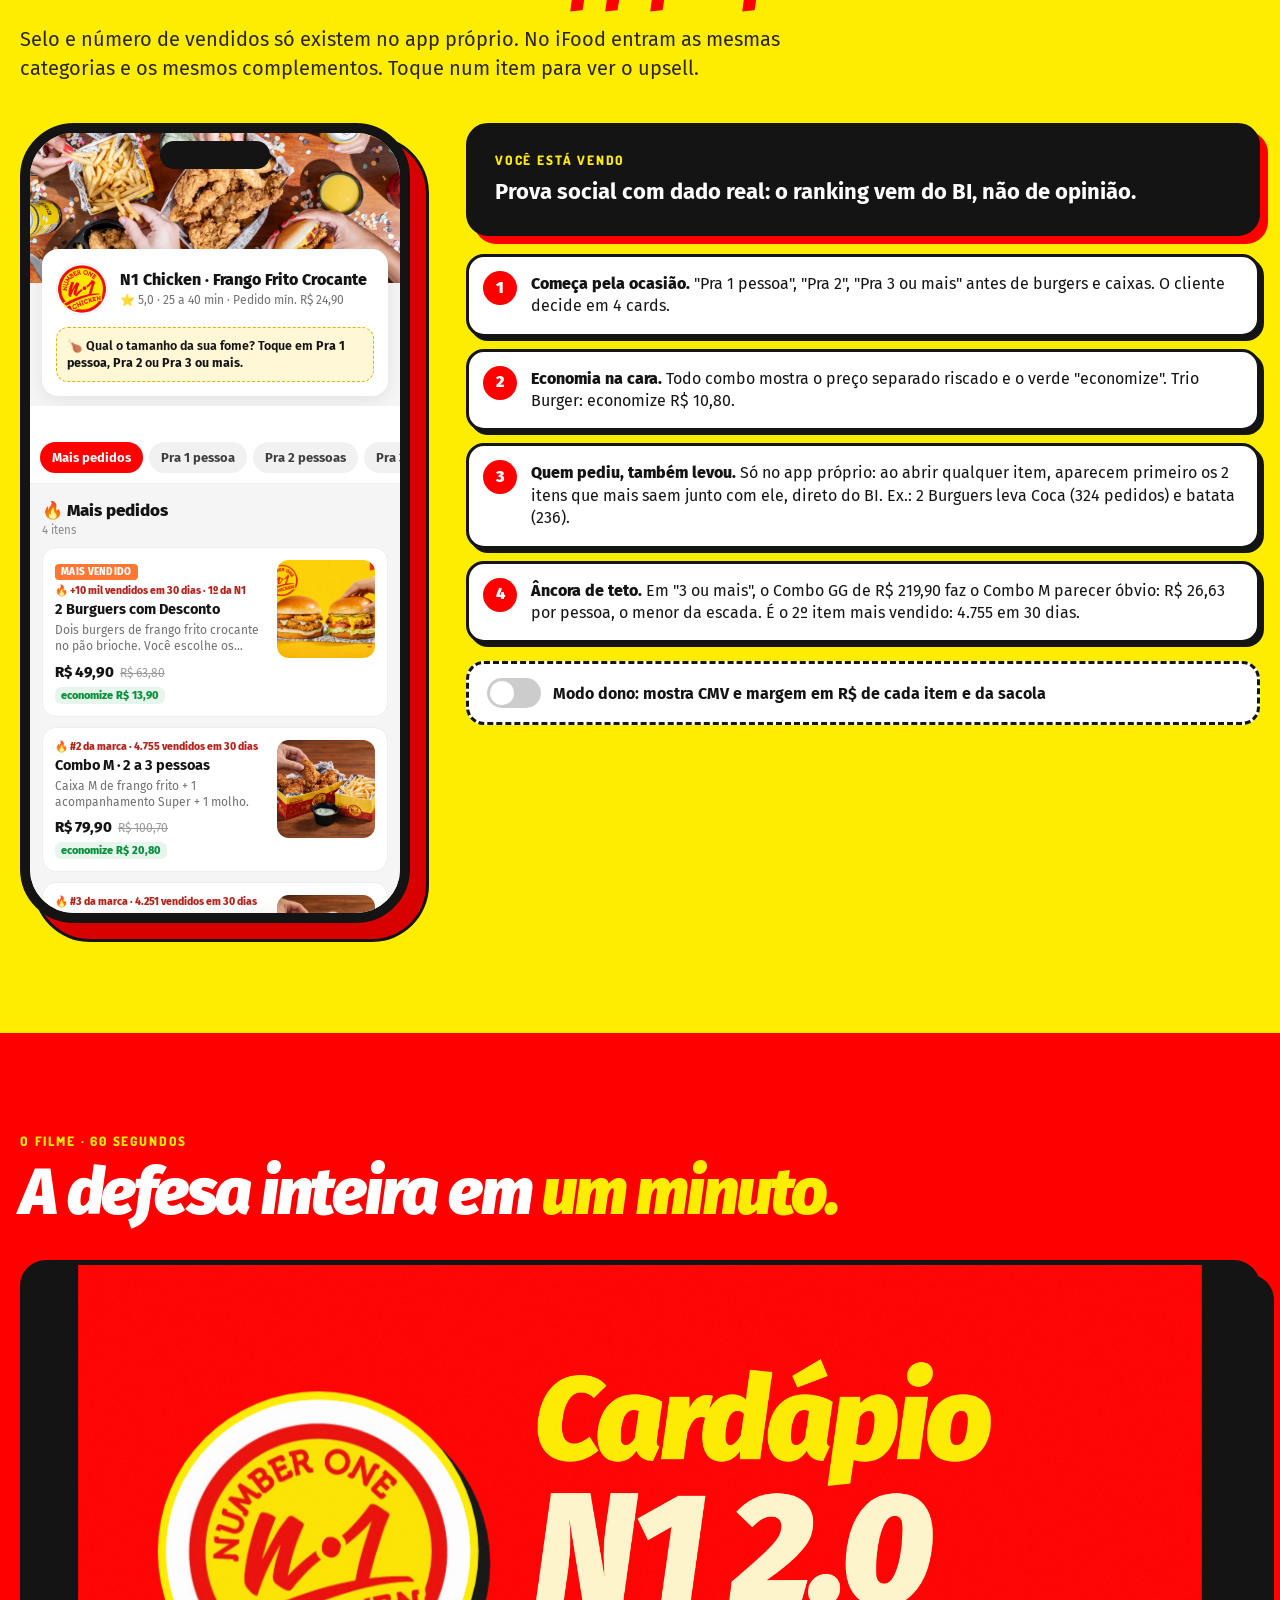
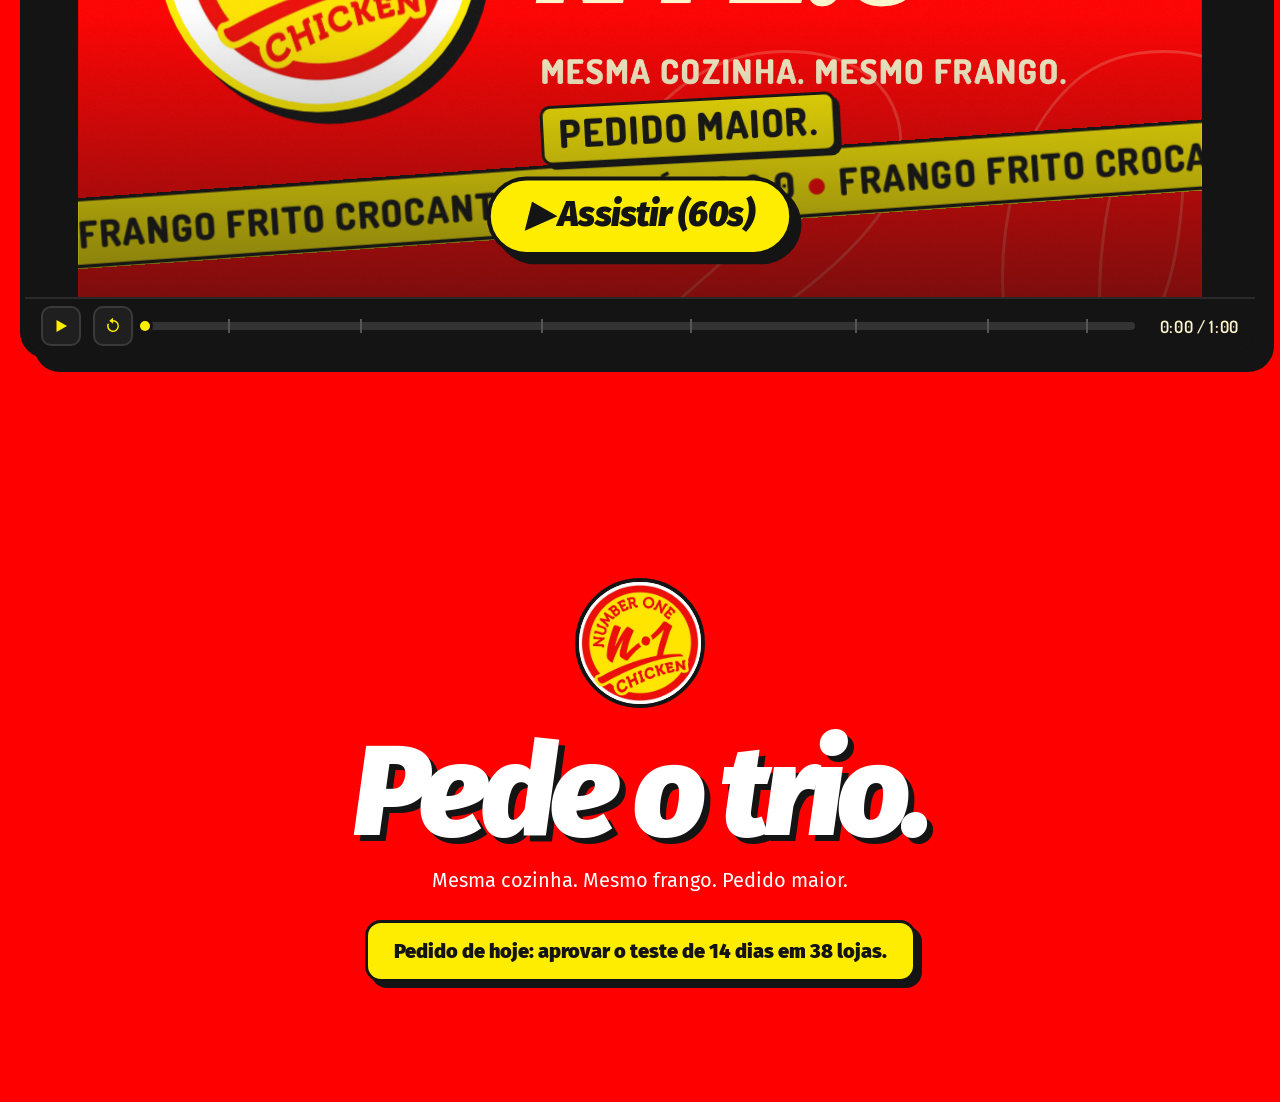
==== commit e9550704: "Publica site n1-cardapio-2 Co-Authored-By: Claude Opus 5.5 <noreply@anthropic.com>" ====
--- a/index.html
+++ b/index.html
@@ -15,7 +15,7 @@
   <div class="logo"><img src="assets/brand/logo.jpg" alt="N1 Chicken"></div>
   <div class="t">Cardápio <b>N1 2.0</b></div>
   <div class="links">
-    <a href="#filme">Filme</a><a href="#vazamentos" style="background:var(--vm);color:#fff">Vazamentos iFood</a><a href="#cardapio">Cardápio novo</a><a href="#teste">Teste</a>
+    <a href="#vazamentos" style="background:var(--vm);color:#fff">Vazamentos iFood</a><a href="#cardapio">Cardápio novo</a><a href="#filme">Filme</a>
   </div>
   <span class="kbd">↓ ↑ navega</span>
 </div></nav>
@@ -36,13 +36,6 @@
   </div>
   <div class="ticker"><div class="row"><span>CROCANTE DE VERDADE <em>✦</em> 52.049 PEDIDOS EM 30 DIAS <em>✦</em> TICKET R$ 61,16 <em>✦</em> 88% SAEM SEM EXTRA <em>✦</em> VIRA TRIO POR + R$ 13 <em>✦</em></span><span>CROCANTE DE VERDADE <em>✦</em> 52.049 PEDIDOS EM 30 DIAS <em>✦</em> TICKET R$ 61,16 <em>✦</em> 88% SAEM SEM EXTRA <em>✦</em> VIRA TRIO POR + R$ 13 <em>✦</em></span></div></div>
 </header>
-
-<!-- 2 FILME -->
-<section class="film stop" id="filme"><div class="wrap">
-  <div class="k" style="color:var(--am)">O filme · 60 segundos</div>
-  <h2 style="margin-top:14px">A defesa inteira em <em>um minuto.</em></h2>
-  <div class="frame"><iframe src="video.html" title="Filme Cardápio N1 2.0"></iframe></div>
-</div></section>
 
 <!-- 3 VAZAMENTOS -->
 <section class="sec stop" id="vazamentos"><div class="wrap">
@@ -107,25 +100,11 @@
   </div>
 </div></section>
 
-<!-- 7 TESTE -->
-<section class="sec stop" id="teste"><div class="wrap">
-  <div class="k" style="color:var(--vm)">Como provar antes de virar a rede</div>
-  <h2 style="margin-top:14px">Teste A/B de 14 dias. <em>A rede só muda se o número mandar.</em></h2>
-  <div class="steps">
-    <div class="step"><div class="d">Dia 0</div><h4>Divide as 75 lojas</h4><p>38 lojas com o cardápio novo e 37 com o atual, pareadas por faturamento. Assim uma loja grande não distorce o resultado.</p></div>
-    <div class="step"><div class="d">Dias 1 a 14</div><h4>Mede 3 números</h4><p>Ticket médio, margem por pedido e conversão do funil do Portal do Parceiro iFood (visita, sacola, pedido).</p></div>
-    <div class="step"><div class="d">Guarda</div><h4>Não pode piorar</h4><p>Nota da loja, cancelamento e tempo de preparo. Se algum piorar, o teste para.</p></div>
-    <div class="step"><div class="d">Dia 15</div><h4>Decide</h4><p>Conversão é a métrica principal: tem que subir ou empatar. Com ticket 3% maior, vira padrão nas 75 lojas e na 99Food.</p></div>
-  </div>
-  <h3 class="rv" style="margin-top:60px;font-weight:900;font-style:italic;font-size:clamp(28px,3vw,42px);letter-spacing:-.02em">Aplicável amanhã: <span style="color:var(--vm)">5 mudanças no iFood e 1 no app próprio.</span></h3>
-  <div class="steps" style="grid-template-columns:repeat(3,1fr)">
-    <div class="step"><div class="d">1 · Categorias</div><h4>Ocasião primeiro</h4><p>Criar "Mais pedidos", "Pra 1 pessoa", "Pra 2 pessoas" e "Pra 3 ou mais" no topo do cardápio.</p></div>
-    <div class="step"><div class="d">2 · Complementos</div><h4>Adicional no #1</h4><p>Levar o grupo de adicionais para o "2 Burguers com Desconto" e os mais vendidos: Vira Trio + R$ 13, molho R$ 5,90, brigadeiro R$ 6,90, batata e Coca R$ 9,90.</p></div>
-    <div class="step"><div class="d">3 · Maionese</div><h4>Kit 4 por R$ 19,90</h4><p>Mesmos 4 potes e o "de R$ 24,99" continua. O CMV cai de até 50% para até 38%.</p></div>
-    <div class="step"><div class="d">4 · Topo</div><h4>Sai o cupom de R$ 0,01</h4><p>A primeira categoria passa a mostrar o #1 da marca. O aviso de favoritar vai para a descrição da loja.</p></div>
-    <div class="step"><div class="d">5 · Textos</div><h4>Porção e economia</h4><p>Toda descrição com porção ("275 g", "serve 2 a 3") e todo combo com o preço separado para comparação.</p></div>
-    <div class="step"><div class="d">6 · App próprio</div><h4>Selo e "Quem pediu, também levou"</h4><p>Só no app próprio: selo e número de vendidos nos 3 mais vendidos e, ao abrir o item, os 2 que mais saem junto. Recalculado todo mês pelo BI.</p></div>
-  </div>
+<!-- 2 FILME -->
+<section class="film stop" id="filme"><div class="wrap">
+  <div class="k" style="color:var(--am)">O filme · 60 segundos</div>
+  <h2 style="margin-top:14px">A defesa inteira em <em>um minuto.</em></h2>
+  <div class="frame"><iframe src="video.html" title="Filme Cardápio N1 2.0"></iframe></div>
 </div></section>
 
 <footer class="end stop" id="fim">
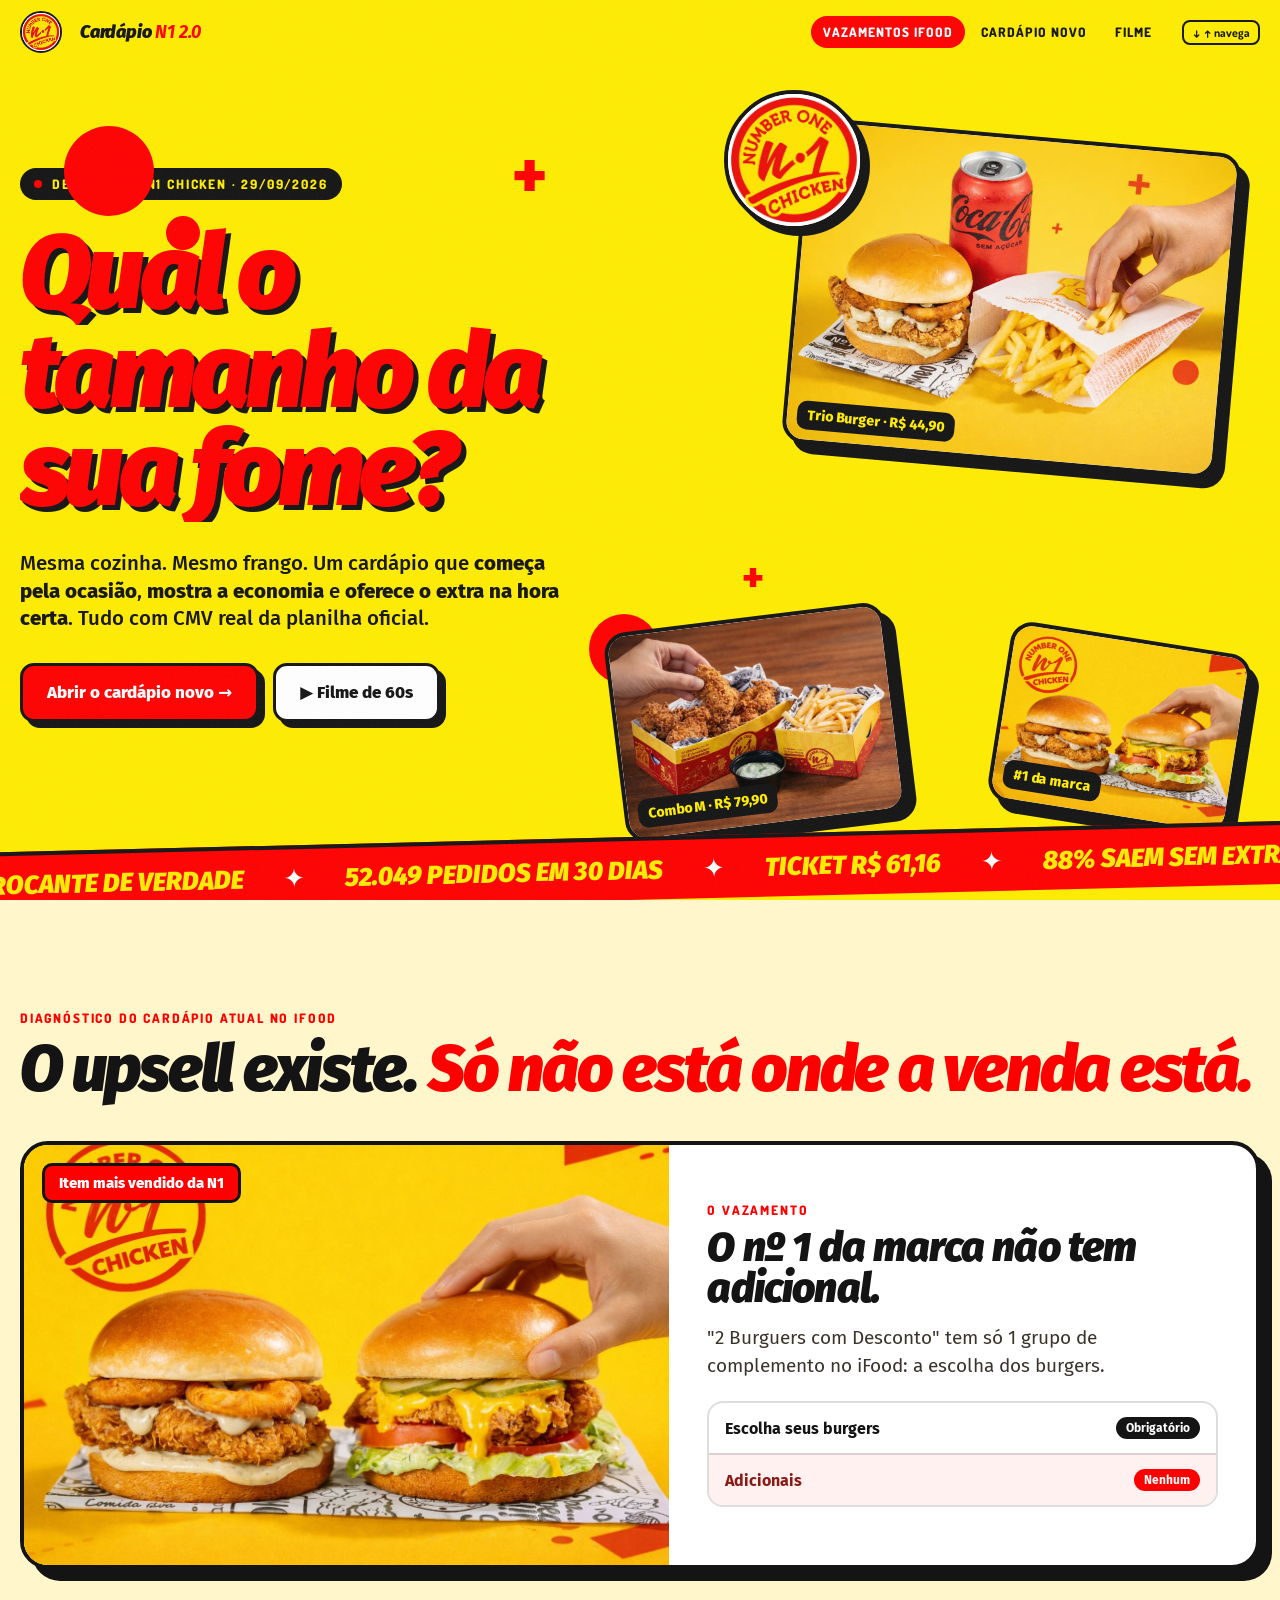
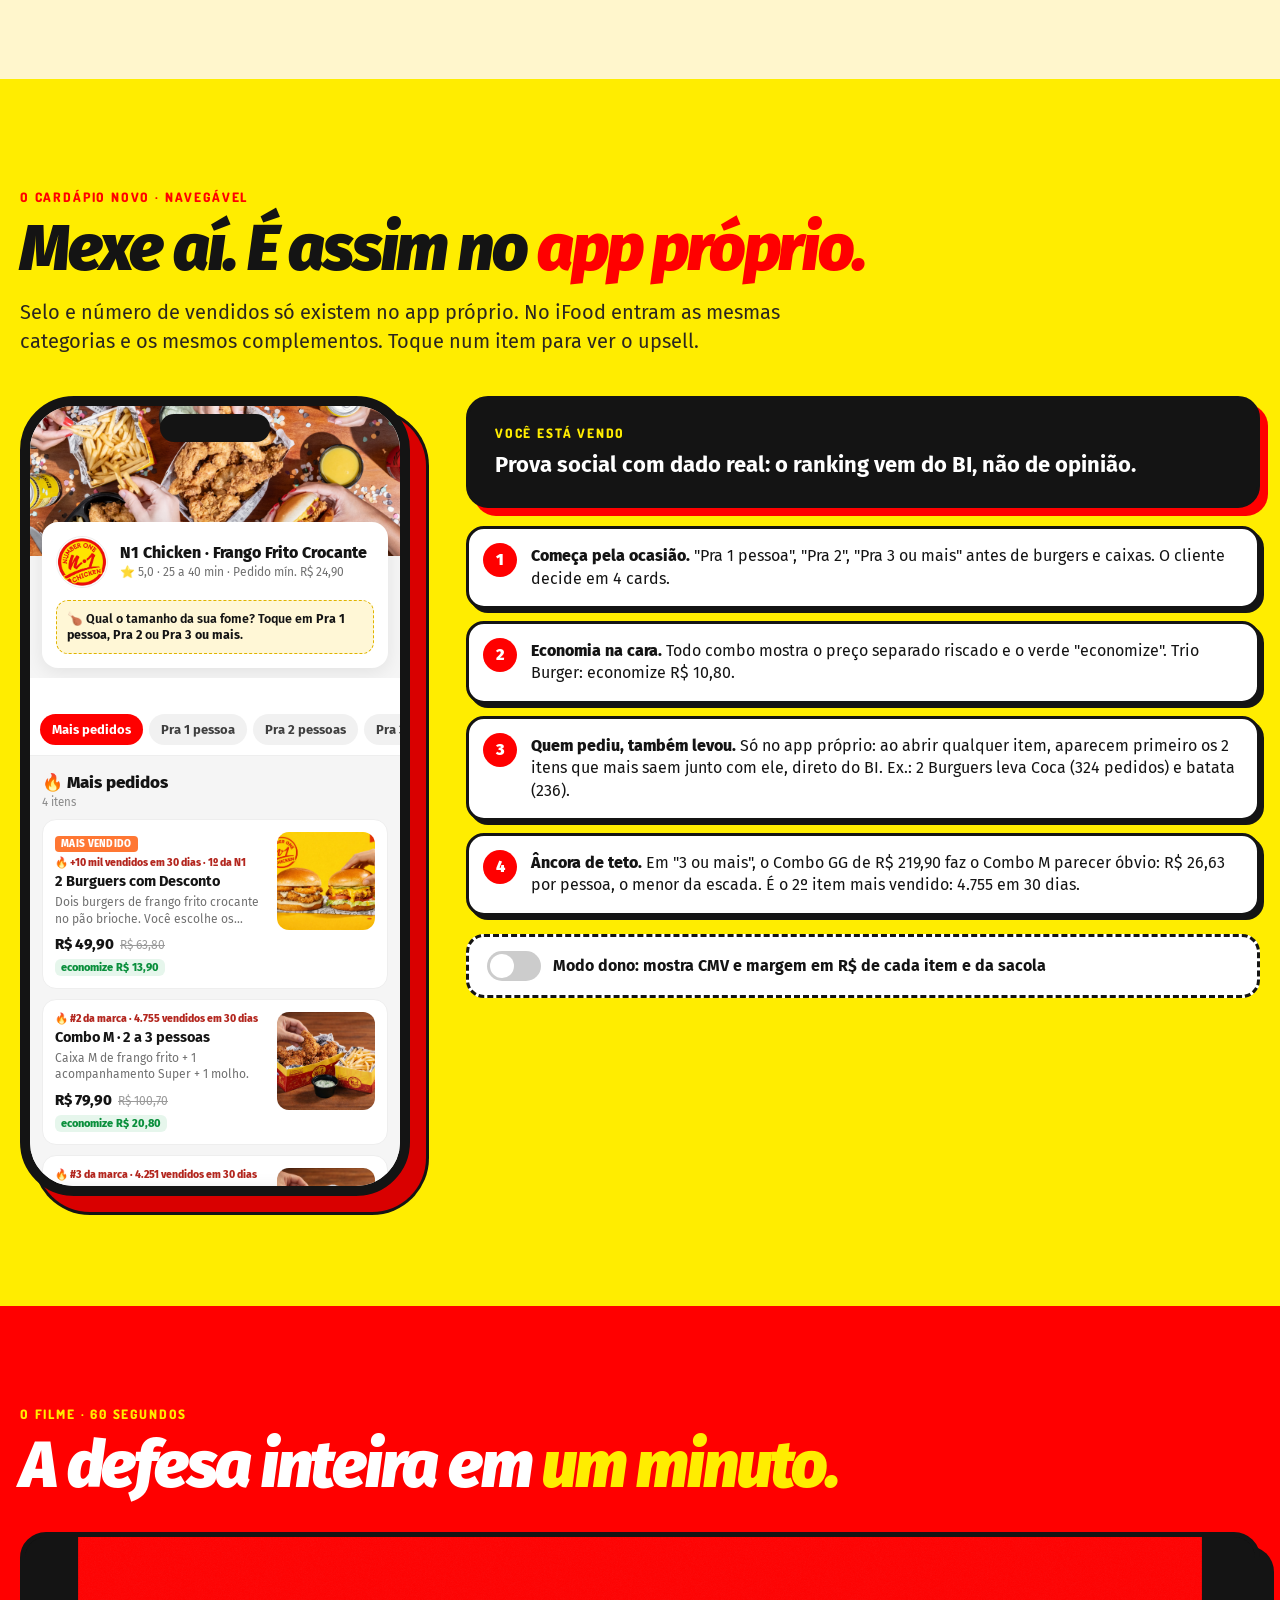
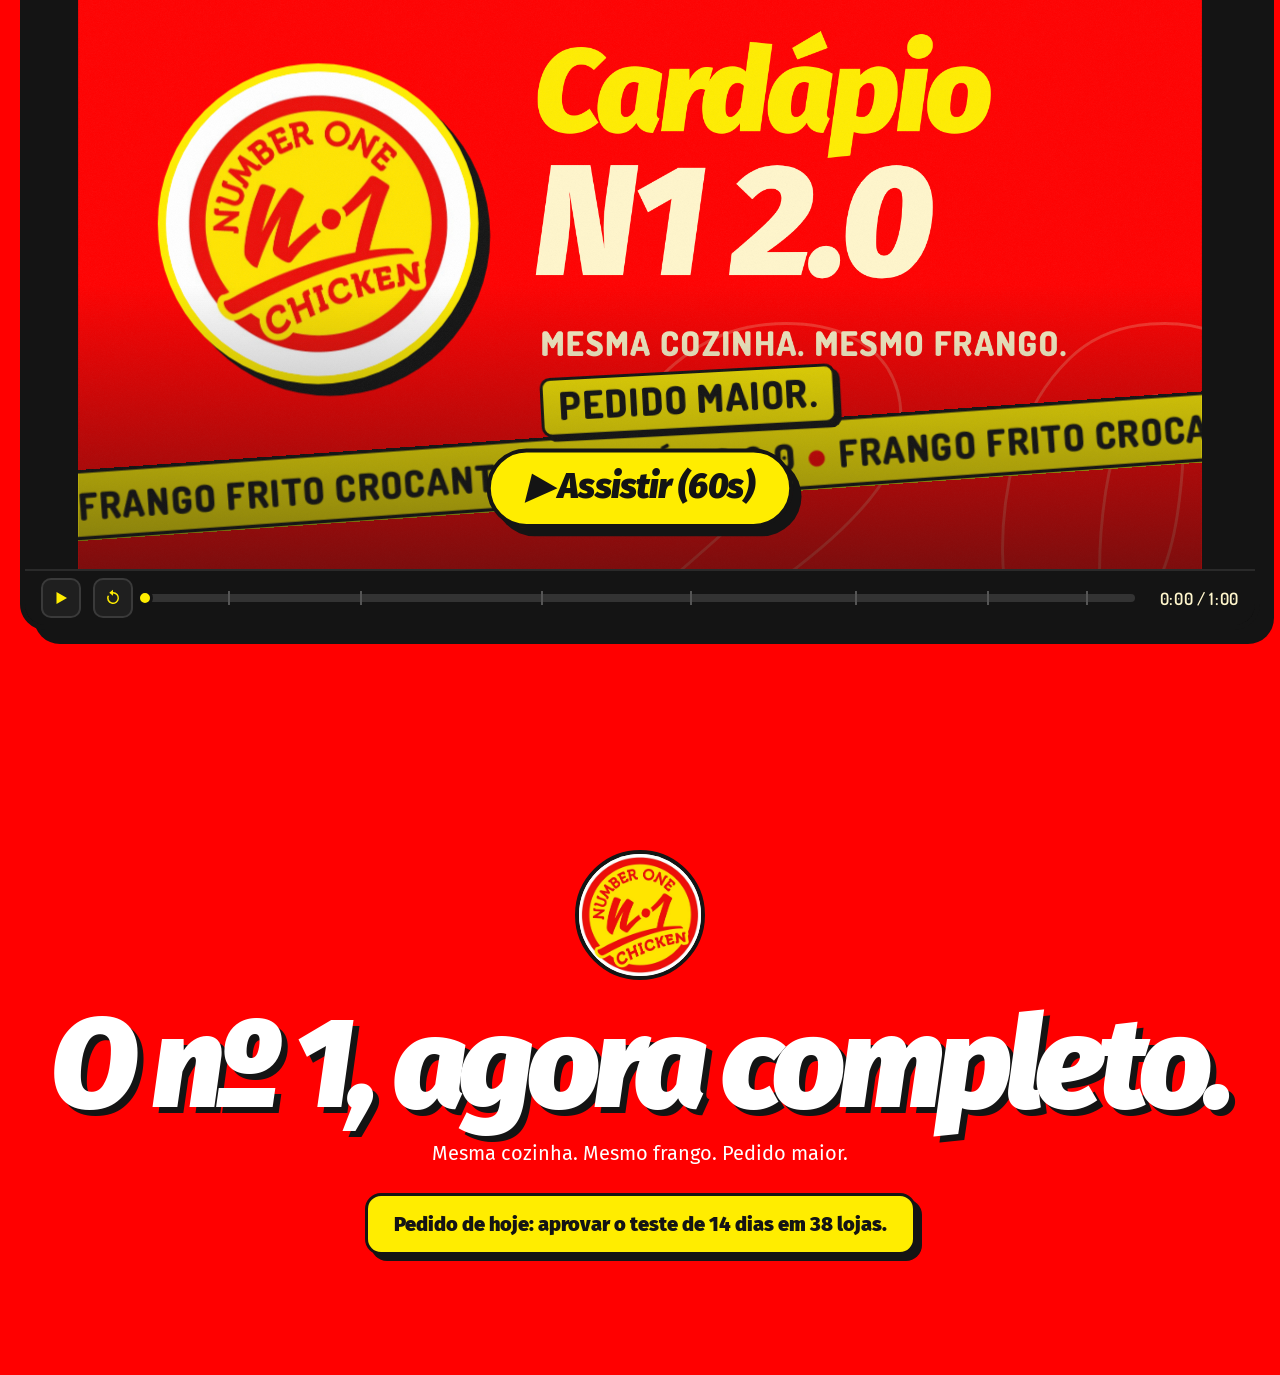
==== commit e11add8b: "Publica site n1-cardapio-2 Co-Authored-By: Claude Opus 5.5 <noreply@anthropic.com>" ====
--- a/index.html
+++ b/index.html
@@ -41,9 +41,17 @@
 <section class="sec stop" id="vazamentos"><div class="wrap">
   <div class="k" style="color:var(--vm)">Diagnóstico do cardápio atual no iFood</div>
   <h2 style="margin-top:14px">O upsell existe. <em>Só não está onde a venda está.</em></h2>
-  <div class="leaks two">
-    <div class="leak"><div class="n">1</div><h3>O #1 da marca não tem adicional</h3><p>"2 Burguers com Desconto" tem só 1 grupo de complemento: a escolha dos burgers. Nenhum adicional.</p></div>
-    <div class="leak"><div class="n">2</div><h3>O primeiro item não pode ser comprado</h3><p>A primeira categoria é "Receba Cupons Exclusivos", com um item de R$ 0,01 cuja descrição pede para o cliente não comprar.</p></div>
+  <div class="hero1 rv">
+    <div class="h1pic"><img src="assets/prod/dois-burgers.jpg" alt="2 Burguers com Desconto"><span class="h1tag">Item mais vendido da N1</span></div>
+    <div class="h1tx">
+      <div class="k" style="color:var(--vm)">O vazamento</div>
+      <h3>O nº 1 da marca não tem adicional.</h3>
+      <p>"2 Burguers com Desconto" tem só 1 grupo de complemento no iFood: a escolha dos burgers.</p>
+      <div class="h1mock">
+        <div class="r ok"><span>Escolha seus burgers</span><b>Obrigatório</b></div>
+        <div class="r no"><span>Adicionais</span><b>Nenhum</b></div>
+      </div>
+    </div>
   </div>
 </div></section>
 
@@ -104,12 +112,12 @@
 <section class="film stop" id="filme"><div class="wrap">
   <div class="k" style="color:var(--am)">O filme · 60 segundos</div>
   <h2 style="margin-top:14px">A defesa inteira em <em>um minuto.</em></h2>
-  <div class="frame"><iframe src="video.html" title="Filme Cardápio N1 2.0"></iframe></div>
+  <div class="frame"><iframe src="video.html?v=20261002120421" title="Filme Cardápio N1 2.0"></iframe></div>
 </div></section>
 
 <footer class="end stop" id="fim">
   <div class="seal2"><img src="assets/brand/logo.jpg" alt=""></div>
-  <h2>Pede o trio.</h2>
+  <h2>O nº 1, agora completo.</h2>
   <p>Mesma cozinha. Mesmo frango. Pedido maior.</p><p style="margin-top:28px;display:inline-block;background:var(--am);color:var(--pr);font-weight:900;padding:16px 26px;border:3px solid var(--pr);border-radius:16px;box-shadow:6px 6px 0 var(--pr)">Pedido de hoje: aprovar o teste de 14 dias em 38 lojas.</p>
 </footer>
 
--- a/css/site.css
+++ b/css/site.css
@@ -298,3 +298,19 @@
 
 .leaks.two{grid-template-columns:repeat(2,1fr)}
 @media (max-width:1100px){.leaks.two{grid-template-columns:1fr}}
+
+.hero1{display:grid;grid-template-columns:1.1fr 1fr;background:#fff;border:4px solid var(--pr);border-radius:28px;overflow:hidden;box-shadow:12px 12px 0 var(--pr);margin-top:40px}
+.h1pic{position:relative;min-height:420px;background:var(--am)}
+.h1pic img{position:absolute;inset:0;width:100%;height:100%;object-fit:cover}
+.h1tag{position:absolute;left:18px;top:18px;background:var(--vm);color:#fff;font-weight:800;padding:8px 14px;border-radius:10px;border:3px solid var(--pr);font-size:15px}
+.h1tx{padding:36px 38px;display:flex;flex-direction:column;justify-content:center}
+.h1tx h3{font-weight:900;font-style:italic;font-size:clamp(30px,3.2vw,48px);line-height:1;letter-spacing:-.02em;margin-top:10px}
+.h1tx p{font-size:19px;line-height:1.45;margin-top:14px;color:#3a342b}
+.h1mock{margin-top:22px;border:2px solid var(--line);border-radius:16px;overflow:hidden}
+.h1mock .r{display:flex;justify-content:space-between;align-items:center;padding:14px 16px;font-weight:700;font-size:16px}
+.h1mock .r+.r{border-top:2px solid var(--line)}
+.h1mock .r b{font-size:12px;padding:4px 10px;border-radius:999px}
+.h1mock .ok b{background:var(--pr);color:#fff}
+.h1mock .no{background:#fff1ef;color:#8a1a14}
+.h1mock .no b{background:var(--vm);color:#fff}
+@media (max-width:900px){.hero1{grid-template-columns:1fr}.h1pic{min-height:260px}}
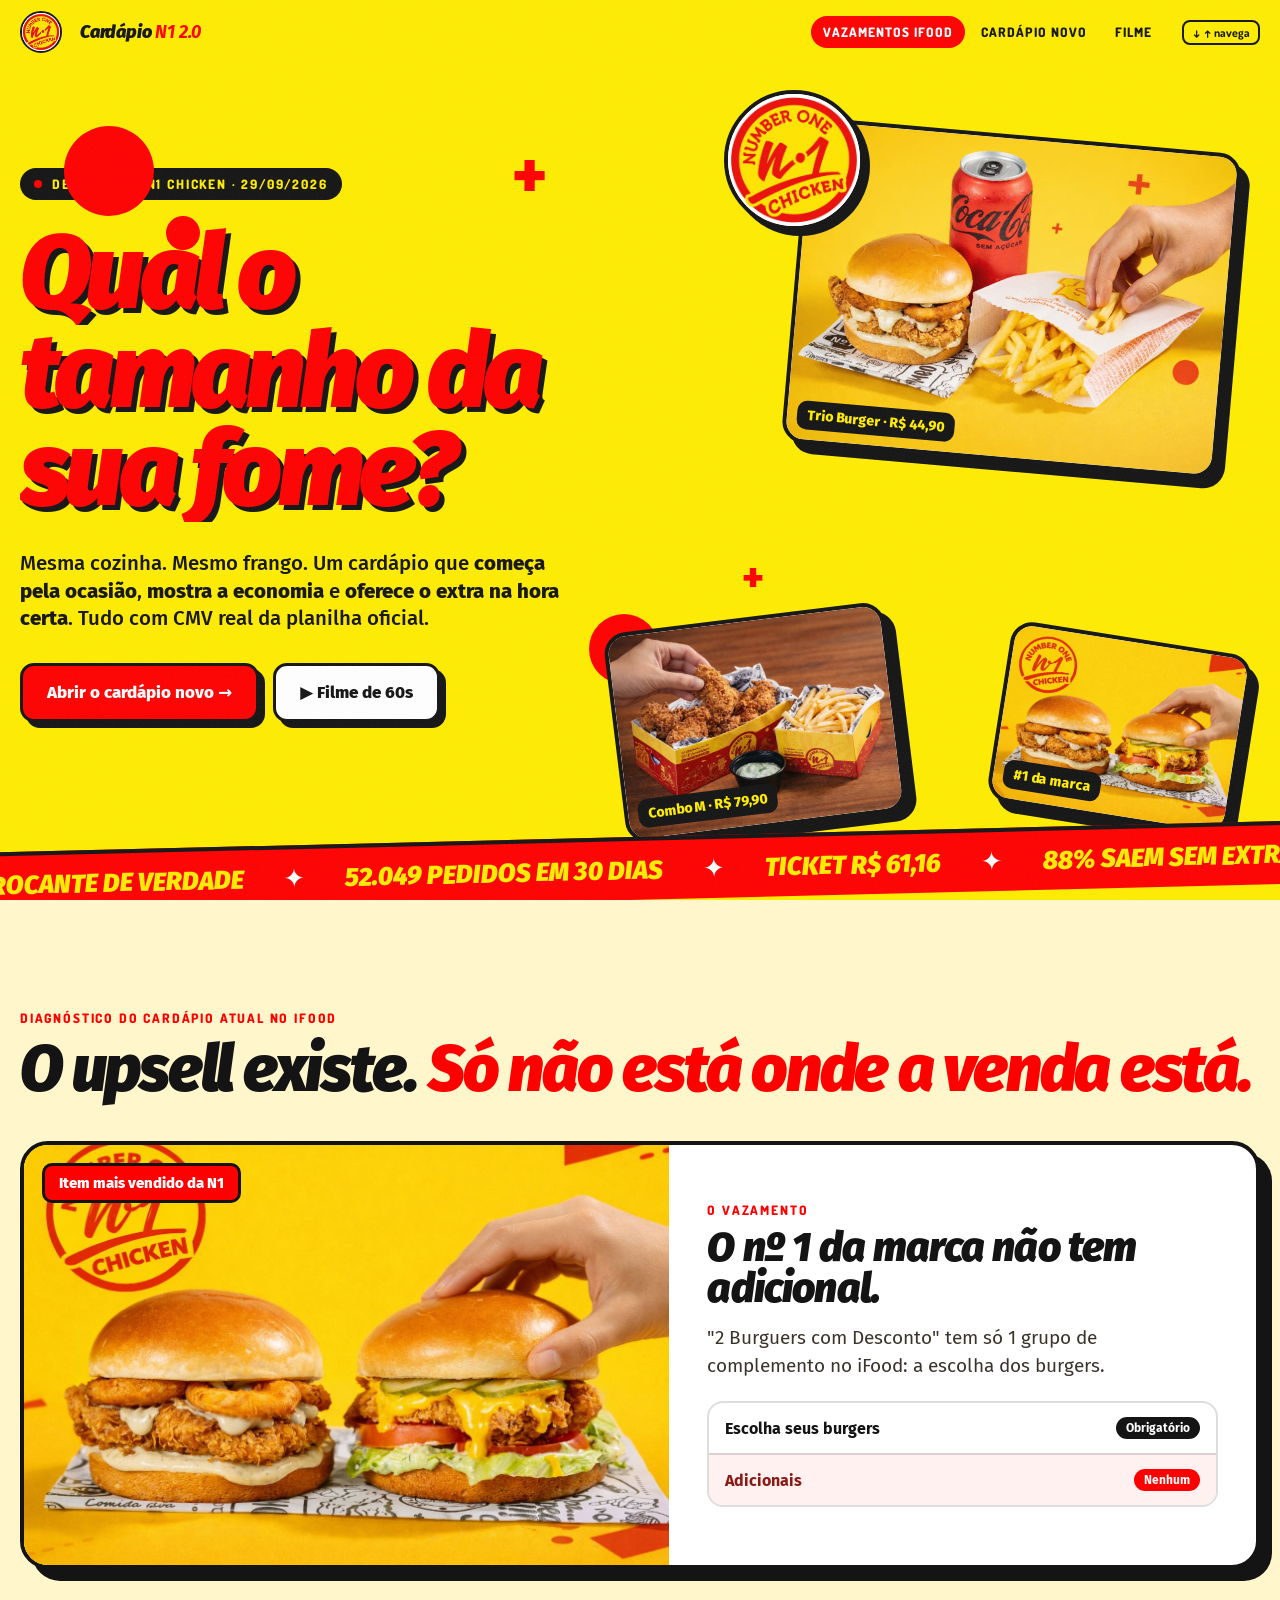
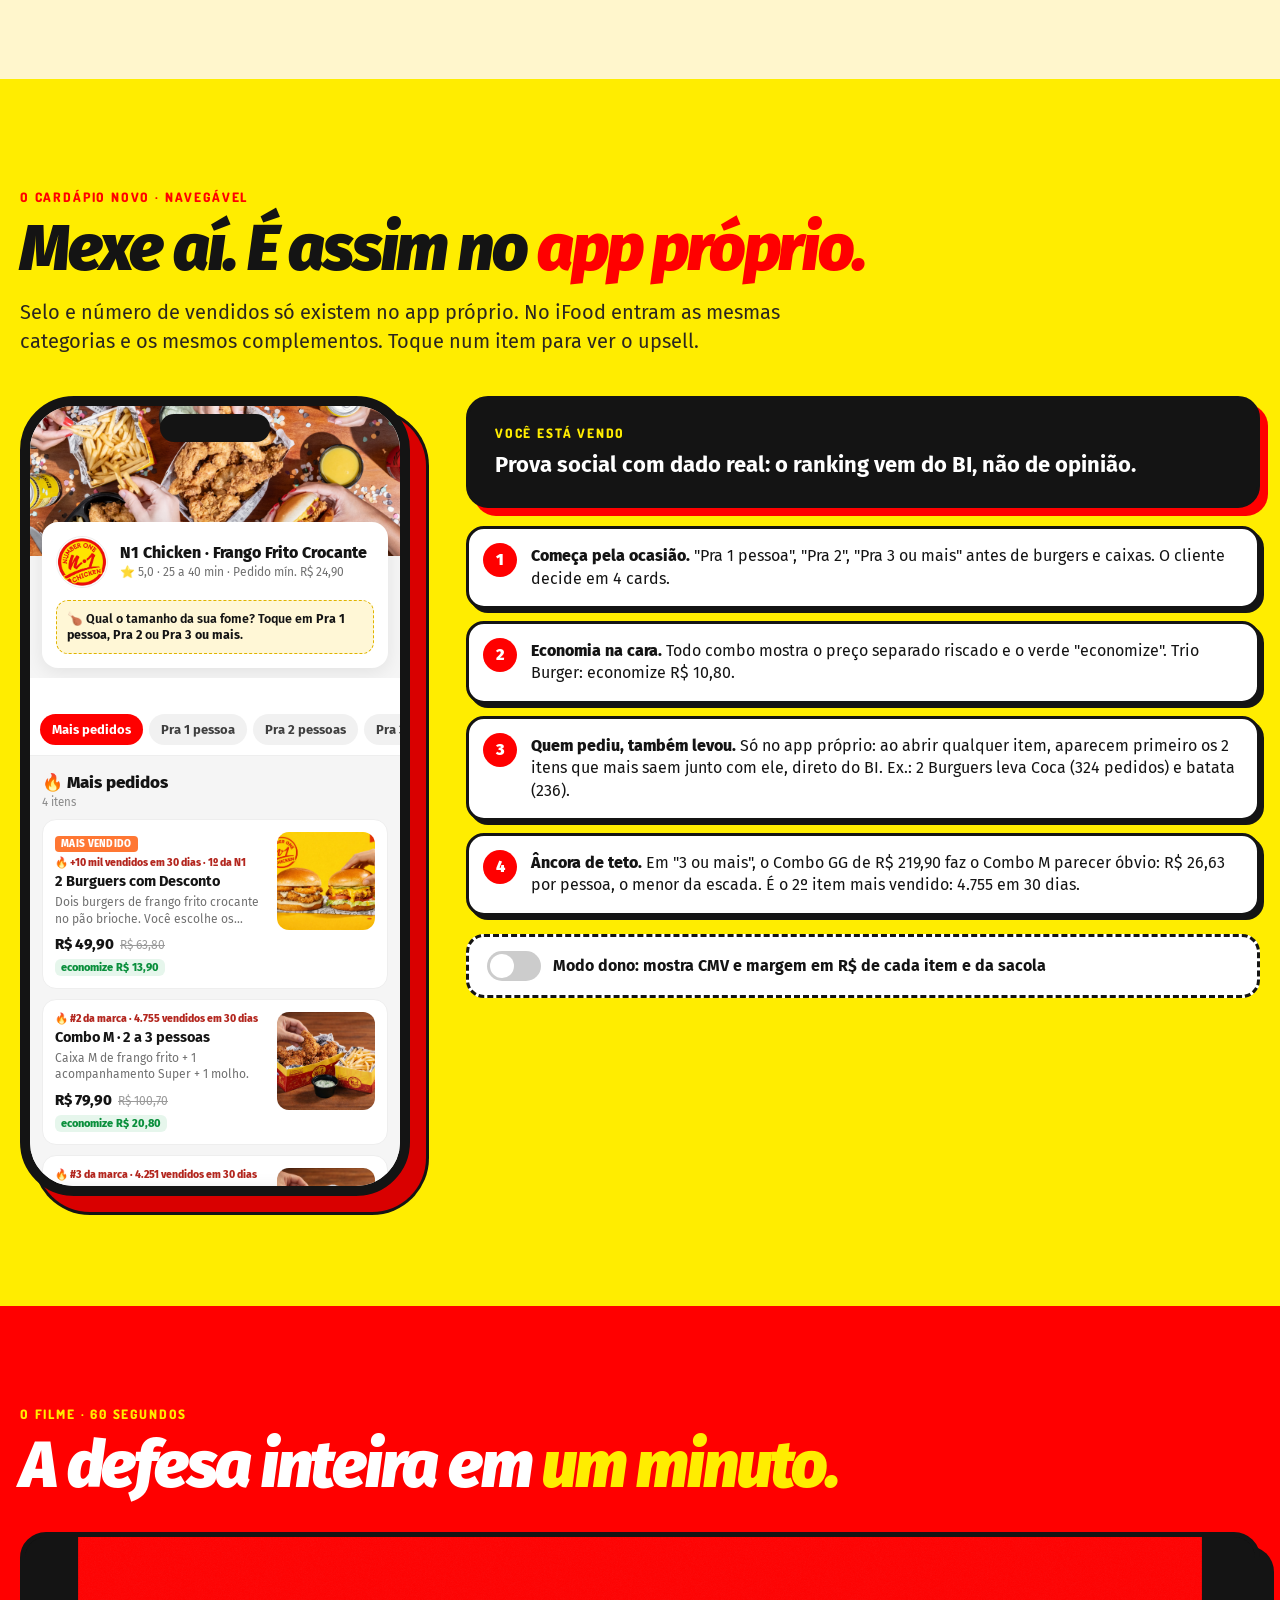
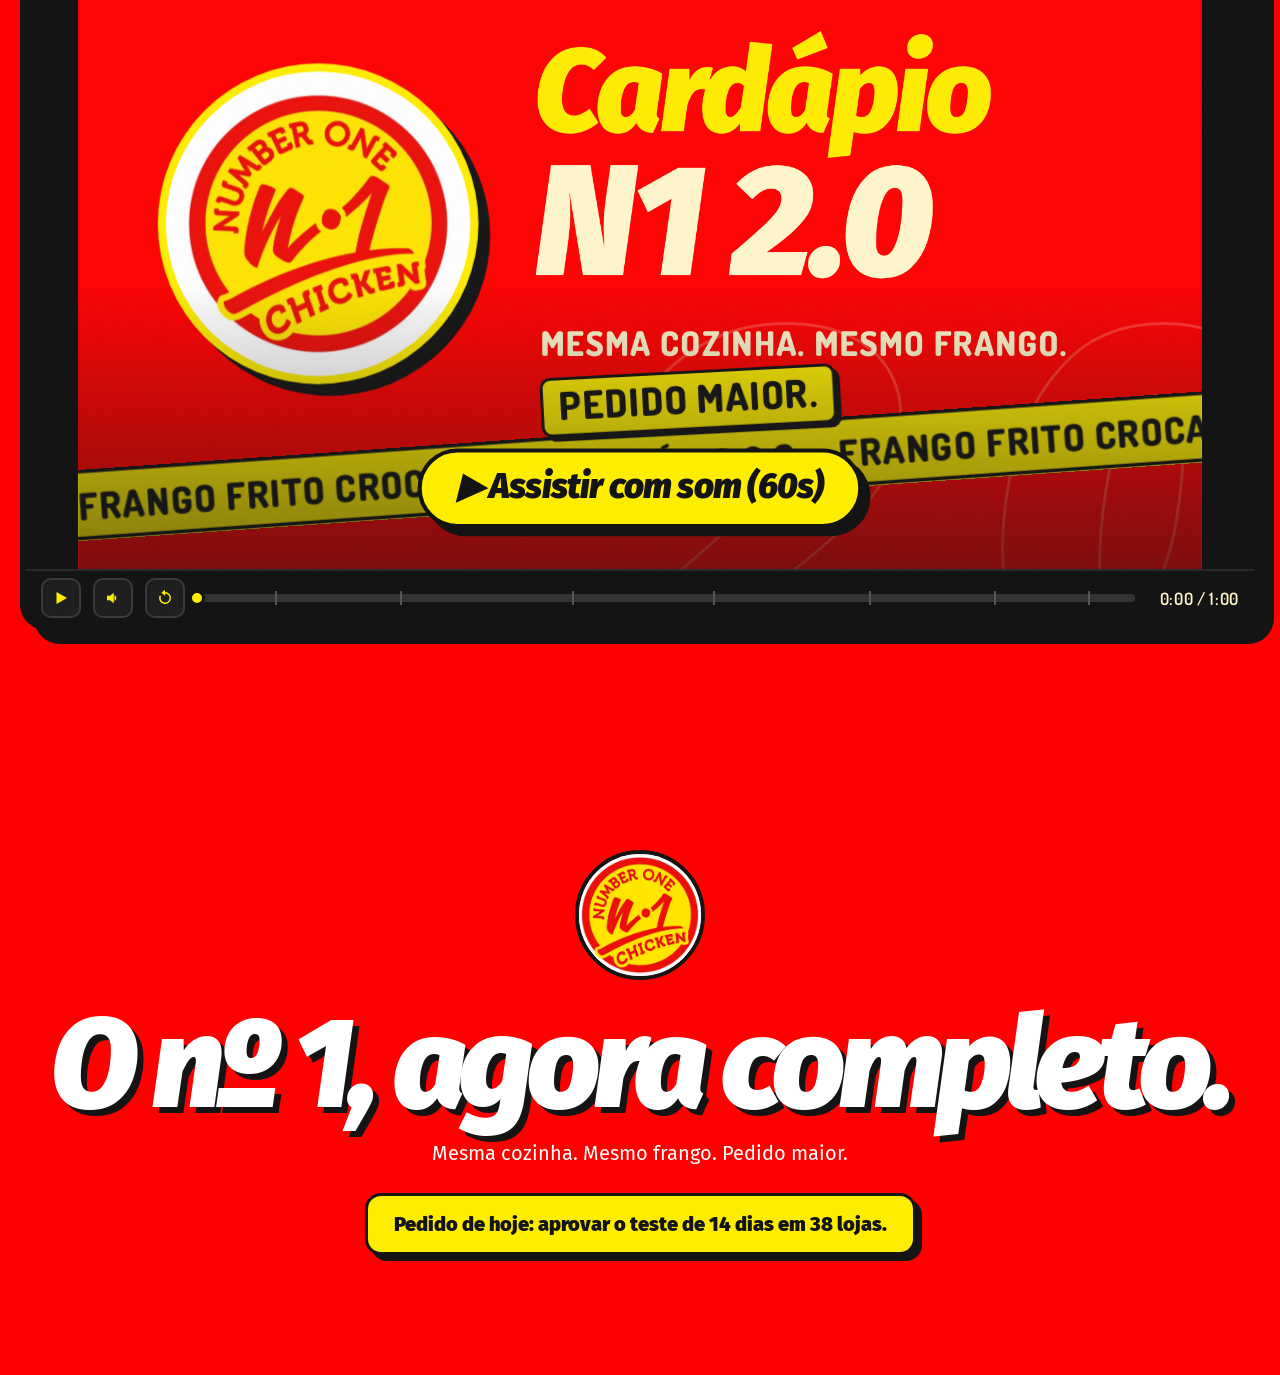
==== commit 07a48fa6: "Publica site n1-cardapio-2 Co-Authored-By: Claude Opus 5.5 <noreply@anthropic.com>" ====
--- a/index.html
+++ b/index.html
@@ -112,7 +112,7 @@
 <section class="film stop" id="filme"><div class="wrap">
   <div class="k" style="color:var(--am)">O filme · 60 segundos</div>
   <h2 style="margin-top:14px">A defesa inteira em <em>um minuto.</em></h2>
-  <div class="frame"><iframe src="video.html?v=20261002120421" title="Filme Cardápio N1 2.0"></iframe></div>
+  <div class="frame"><iframe src="video.html?v=20261002121623" title="Filme Cardápio N1 2.0"></iframe></div>
 </div></section>
 
 <footer class="end stop" id="fim">
